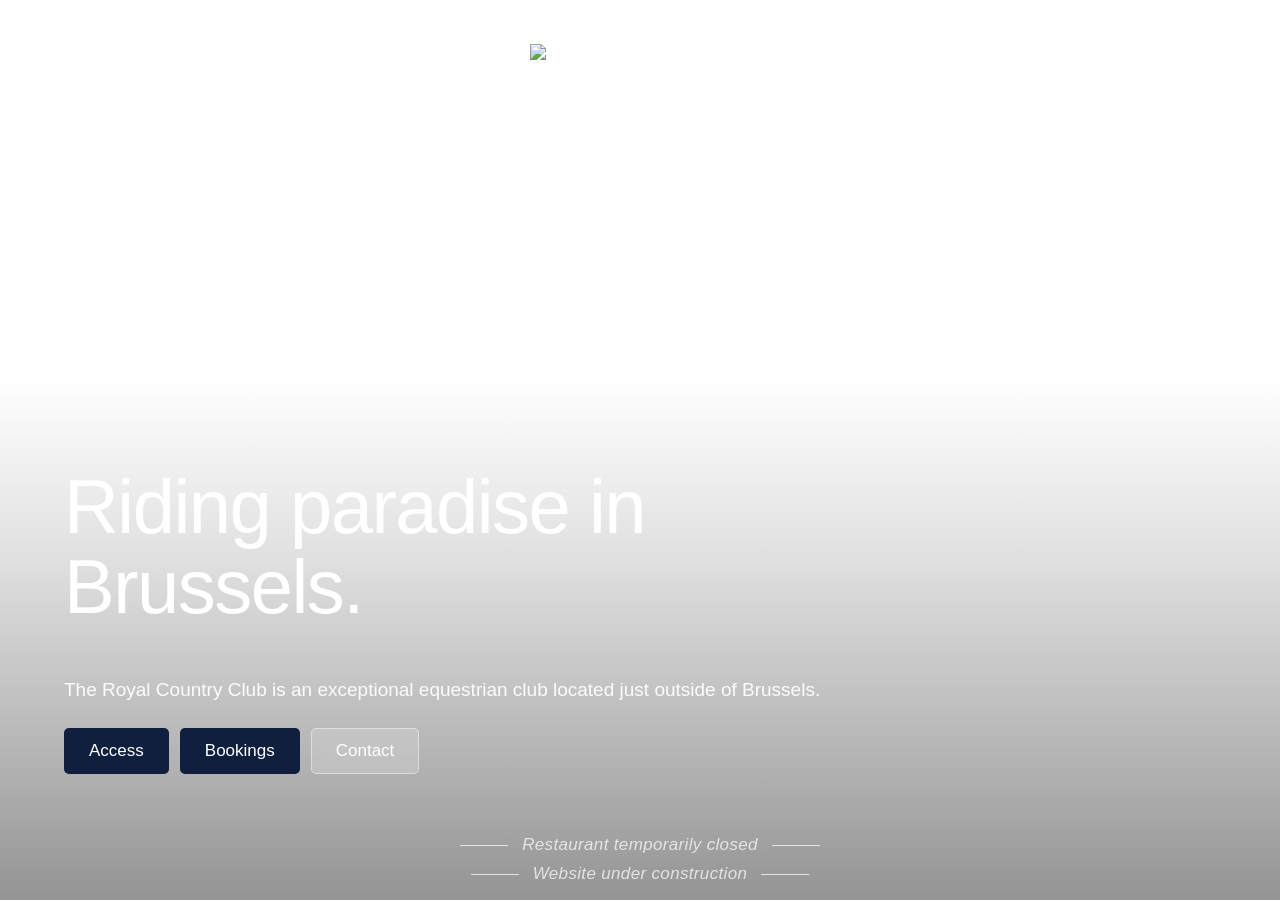
==== index.html @ 637230ac "Add link to bookings" ====
<!DOCTYPE html>
<html lang="en">
  <head>
    <meta charset="utf-8" />
    <meta name="viewport" content="width=device-width, initial-scale=1" />
    <title>Royal Country Riding Club | Equestrian Club in Brussels</title>
    <link rel="icon" href="favicon.png" type="image/png" />
    <link rel="stylesheet" href="styles.css?v=14" />
  </head>
  <body>
    <header class="hero">
      <div class="hero__overlay" aria-hidden="true"></div>
      <img
        class="hero__logo"
        src="logo_transparent.png"
        alt="Royal Country Riding Club"
        width="1284"
        height="816"
      />
      <div class="hero__inner">
        <h1 class="hero__title">
          Riding paradise in 
          Brussels.
        </h1>
        <div class="hero__aside">
          <p class="hero__lead">
            The Royal Country Club is an exceptional equestrian club located just
            outside of Brussels.
          </p>
          <div class="hero__actions">
            <a
              class="btn btn--primary"
              href="https://maps.app.goo.gl/N6uE9T91Db1KYwo18?g_st=iw"
              target="_blank"
              rel="noopener noreferrer"
              >Access</a>
            <a
              class="btn btn--primary"
              href="https://bookings.royalcountryclub.be"
              target="_blank"
              rel="noopener noreferrer"
              >Bookings</a>
            <a
              class="btn btn--secondary"
              href="mailto:info@royalcountryclub.be"
              >Contact</a>
          </div>
        </div>
      </div>
      <div class="hero__notices">
        <p class="hero__notice">Restaurant temporarily closed</p>
        <p class="hero__notice">Website under construction</p>
      </div>
    </header>
  </body>
</html>
---- styles.css ----
*,
*::before,
*::after {
  box-sizing: border-box;
}

html,
body {
  margin: 0;
  min-height: 100%;
}

body {
  color: #fff;
  background: #fff;
}

.hero {
  position: relative;
  container-type: inline-size;
  min-height: 100vh;
  min-height: 100dvh;
  display: flex;
  align-items: flex-end;
  padding: clamp(1.5rem, 4vw, 3rem) clamp(1.25rem, 5vw, 4rem)
    clamp(4rem, 14vh, 10rem);
  background-color: #fff;
  background-image: url("background.png");
  background-size: cover;
  background-position: center;
}

.hero__logo {
  position: absolute;
  top: clamp(1.25rem, 4vw, 2.75rem);
  left: 50%;
  z-index: 2;
  width: clamp(8.5rem, 22vw, 13.75rem);
  height: auto;
  display: block;
  transform: translateX(-50%);
  pointer-events: none;
}

.hero__overlay {
  position: absolute;
  inset: 0;
  z-index: 0;
  pointer-events: none;
  background: linear-gradient(
    to top,
    rgba(0, 0, 0, 0.42) 0%,
    rgba(0, 0, 0, 0.12) 38%,
    transparent 58%
  );
}

.hero__notices {
  position: absolute;
  bottom: clamp(0.65rem, 2vh, 1rem);
  left: 50%;
  z-index: 2;
  transform: translateX(-50%);
  display: flex;
  flex-direction: column;
  align-items: center;
  gap: clamp(0.35rem, 1vh, 0.625rem);
  max-width: calc(100% - 2rem);
  pointer-events: none;
}

.hero__notice {
  margin: 0;
  display: inline-flex;
  align-items: center;
  gap: clamp(0.4rem, 1.25cqi, 0.875rem);
  font-family: "Helvetica Neue", Helvetica, Arial, sans-serif;
  font-size: clamp(0.5rem, 0.38rem + 2.55cqi, 1.0625rem);
  font-weight: 400;
  font-style: italic;
  white-space: nowrap;
  letter-spacing: 0.02em;
  color: rgba(255, 255, 255, 0.72);
}

.hero__notice::before,
.hero__notice::after {
  content: "";
  flex: 0 0 auto;
  width: clamp(0.65rem, 4.5cqi, 3rem);
  height: 1px;
  background: currentColor;
}

.hero__inner {
  position: relative;
  z-index: 1;
  width: 100%;
  max-width: 1400px;
  margin: 0 auto;
  display: flex;
  flex-wrap: wrap;
  align-items: flex-end;
  justify-content: space-between;
  gap: clamp(1.5rem, 4vw, 3rem);
}

.hero__title {
  margin: 0 0 clamp(0.5rem, 1.5vh, 1.125rem) clamp(2rem, 10vw, 7rem);
  max-width: 14ch;
  font-family: "Helvetica Neue", Helvetica, Arial, sans-serif;
  font-weight: 500;
  font-size: clamp(2.5rem, 6.5vw, 4.75rem);
  line-height: 1.05;
  letter-spacing: -0.02em;
}

.hero__aside {
  display: flex;
  flex-direction: column;
  align-items: flex-start;
  gap: 1.5rem;
  max-width: min(100%, 420px);
  margin-left: auto;
  margin-right: 8rem;
}

.hero__lead {
  margin: 0;
  font-family: "Helvetica Neue", Helvetica, Arial, sans-serif;
  font-weight: 400;
  font-size: clamp(1.1rem, 2vw, 1.1875rem);
  line-height: 1.55;
  opacity: 0.95;
}

.hero__actions {
  display: flex;
  flex-wrap: wrap;
  gap: 0.6875rem;
}

.btn {
  display: inline-flex;
  align-items: center;
  justify-content: center;
  padding: 0.75rem 1.5rem;
  font-family: "Helvetica Neue", Helvetica, Arial, sans-serif;
  font-weight: 500;
  font-size: 1.0625rem;
  text-decoration: none;
  border-radius: 5px;
  border: 1px solid transparent;
  transition: transform 0.2s ease;
}

.btn:active {
  transform: scale(0.98);
}

.btn--primary {
  color: #fff;
  background-color: #0f1f3d;
}

.btn--secondary {
  color: #fff;
  background: rgba(255, 255, 255, 0.18);
  border-color: rgba(255, 255, 255, 0.45);
  -webkit-backdrop-filter: blur(12px);
  backdrop-filter: blur(12px);
}

@media (max-width: 768px) {
  .hero {
    padding-bottom: clamp(4rem, 18vh, 6rem);
    background-position: 62% center;
  }

  .hero__title {
    font-size: clamp(2.85rem, 9vw, 3.45rem);
  }

  .hero__lead {
    font-size: clamp(1.2rem, 4.5vw, 1.3rem);
  }

  .hero__logo {
    top: clamp(2.25rem, 8vw, 4.5rem);
    width: clamp(10.75rem, 58vw, 13.75rem);
  }
}

@media (max-width: 1400px) {
  .hero__inner {
    flex-direction: column;
    align-items: stretch;
  }

  .hero__title {
    margin-left: 0;
    margin-bottom: 0;
  }

  .hero__aside {
    margin-left: 0;
    margin-right: 0;
    max-width: none;
  }
}
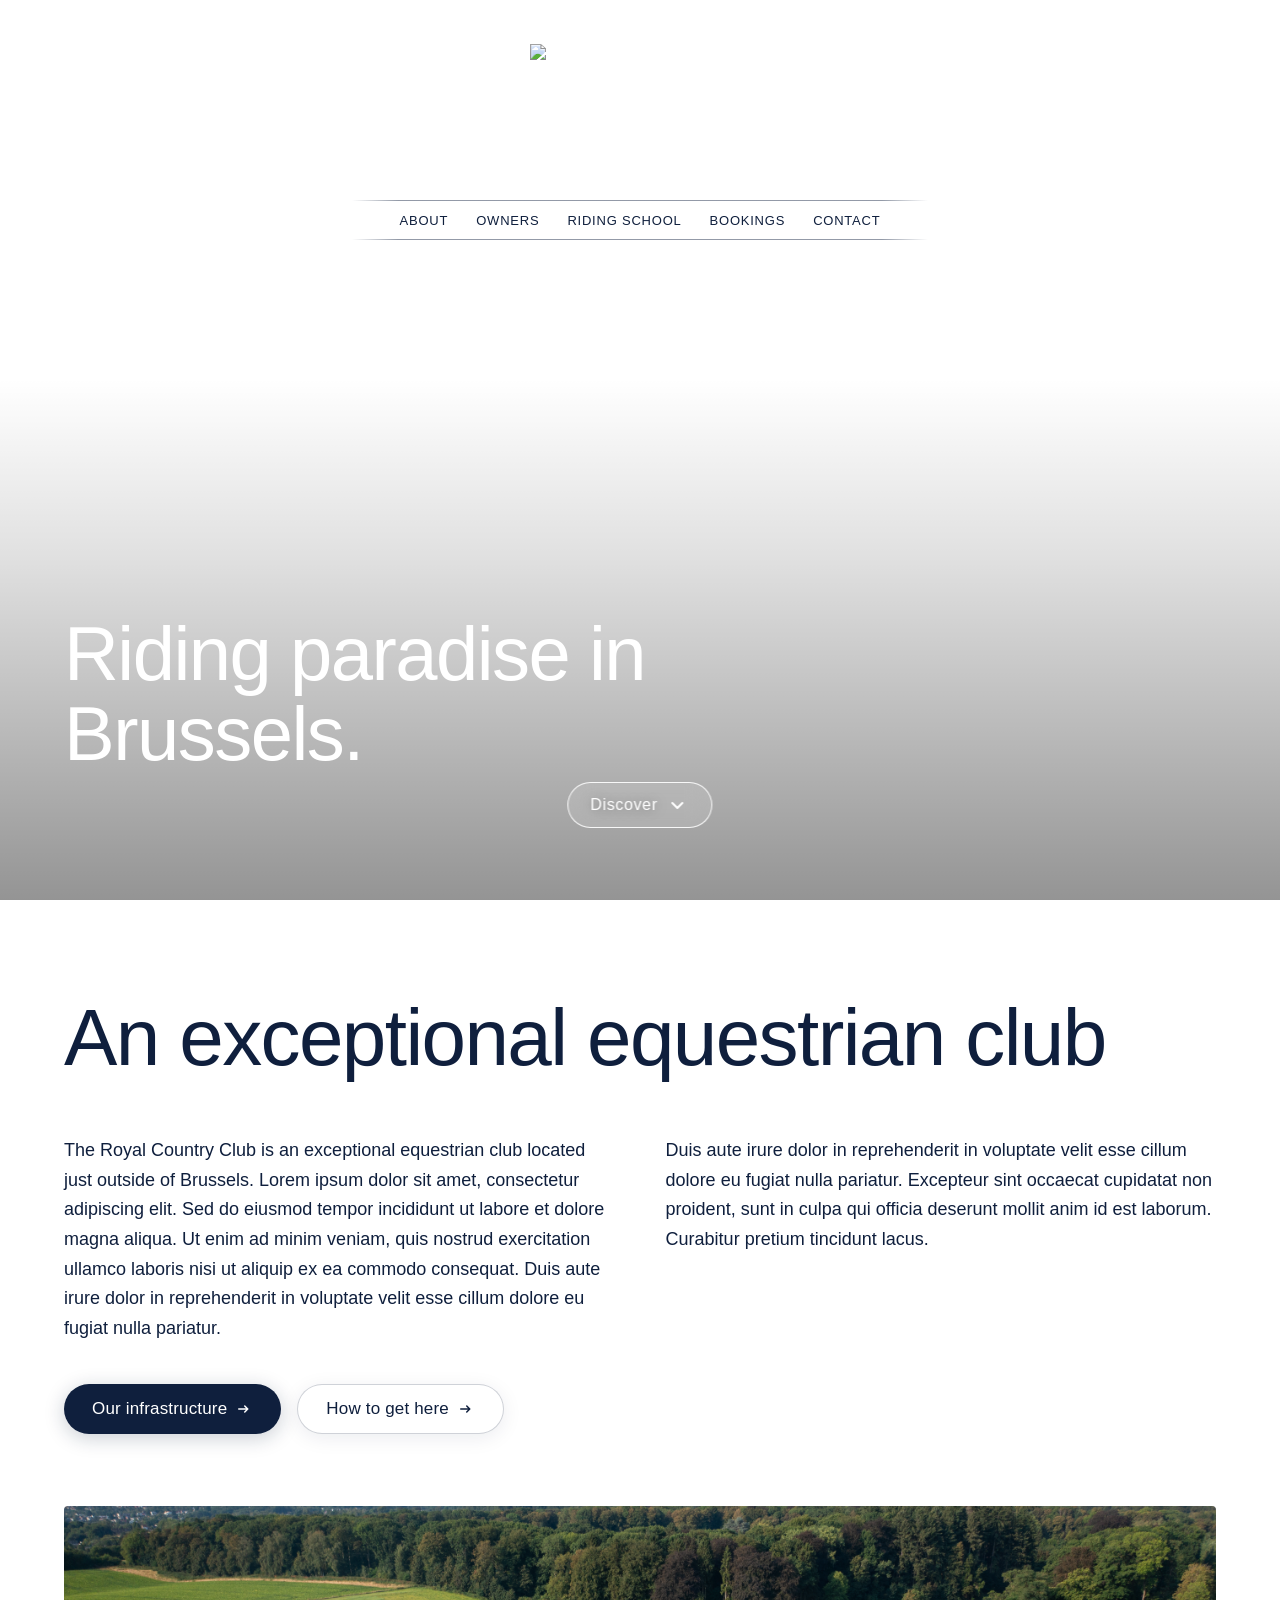
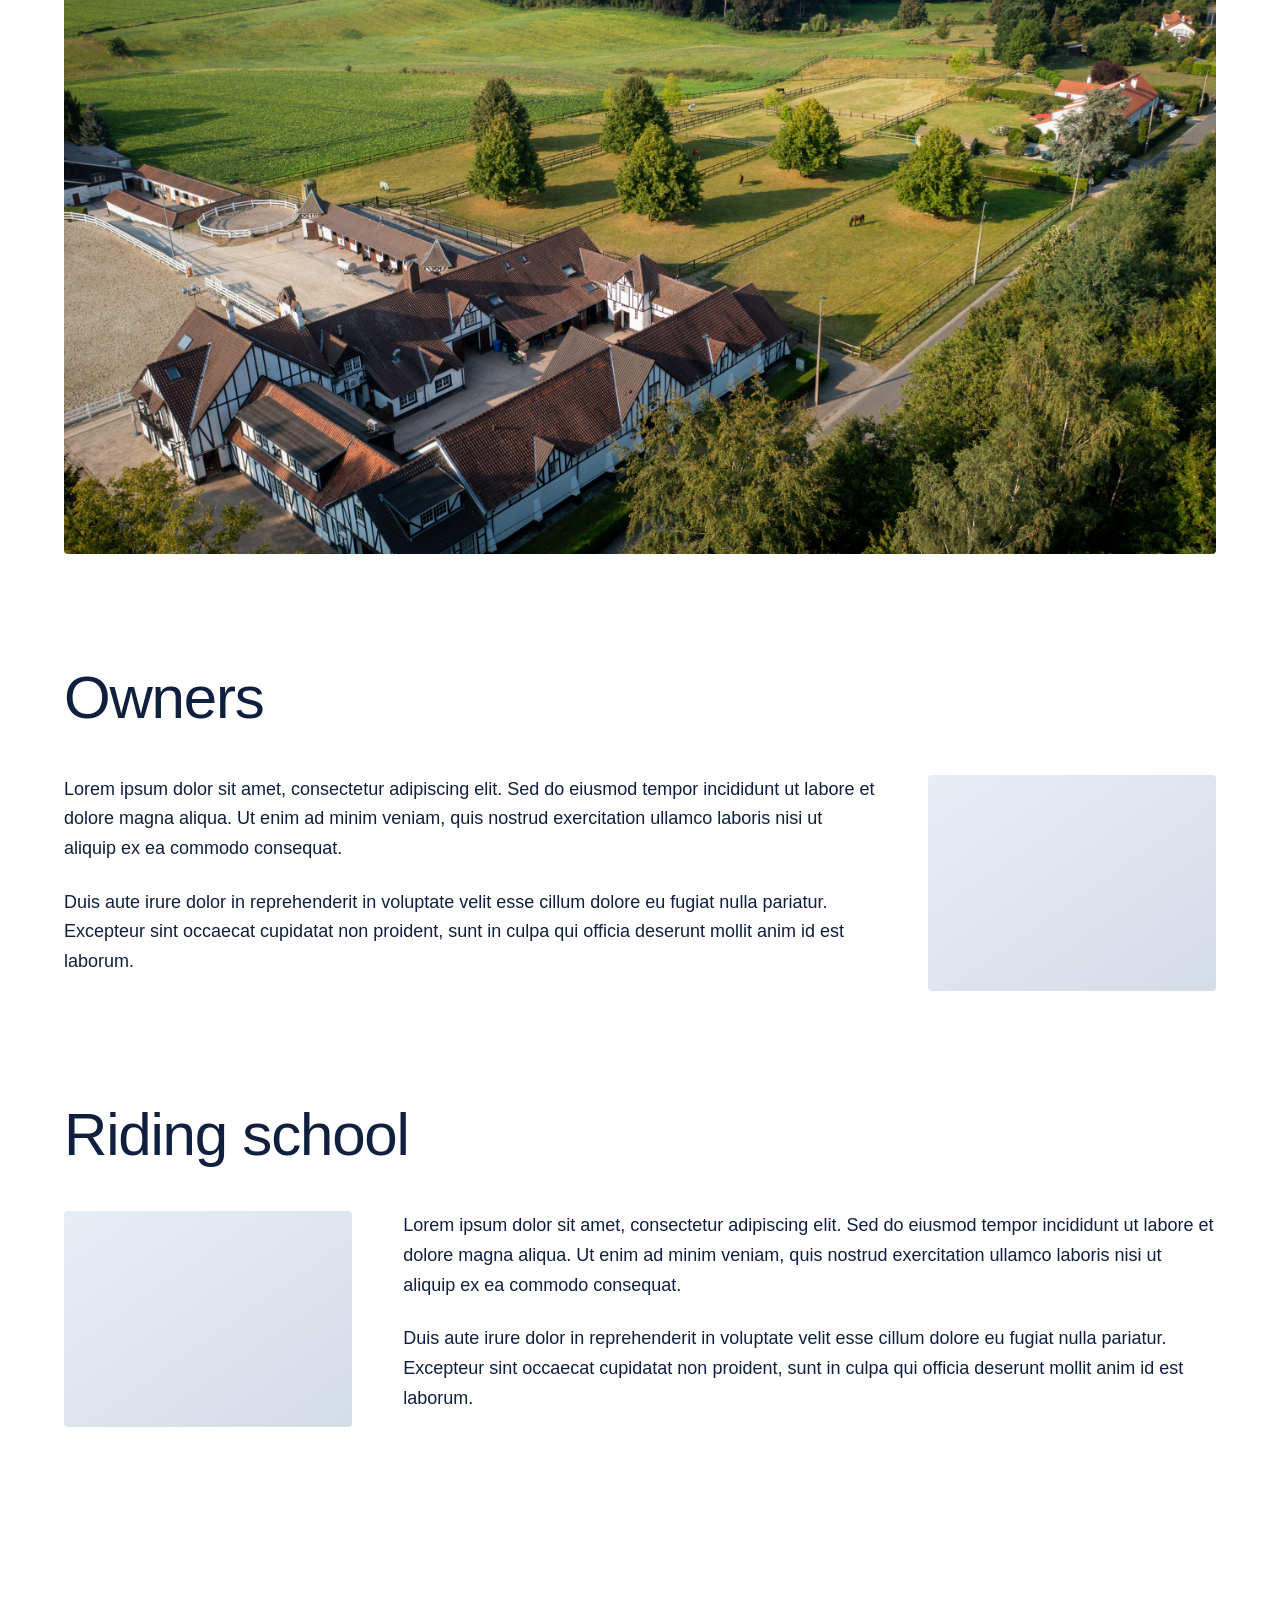
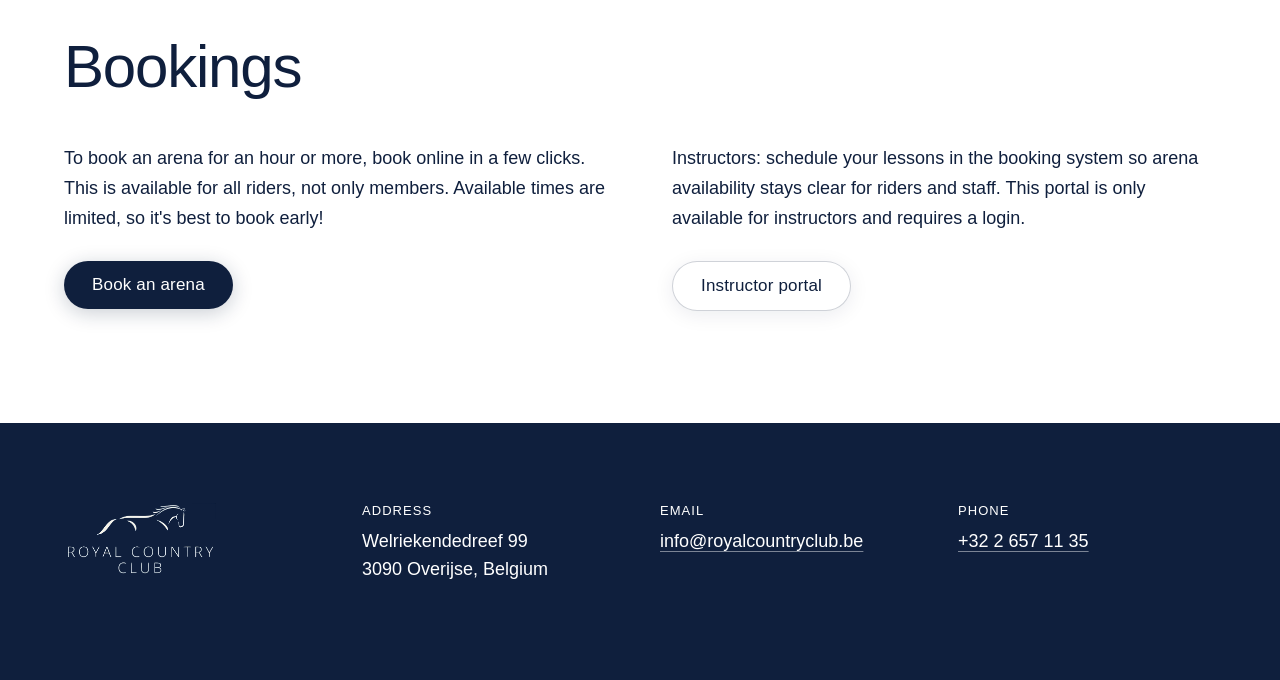
==== commit c407a767: "Work in progress" ====
--- a/index.html
+++ b/index.html
@@ -5,23 +5,37 @@
     <meta name="viewport" content="width=device-width, initial-scale=1" />
     <title>Royal Country Riding Club | Equestrian Club in Brussels</title>
     <link rel="icon" href="favicon.png" type="image/png" />
-    <link rel="stylesheet" href="styles.css?v=14" />
+    <link rel="stylesheet" href="styles.css?v=28" />
   </head>
   <body>
     <header class="hero">
       <div class="hero__overlay" aria-hidden="true"></div>
-      <img
-        class="hero__logo"
-        src="logo_transparent.png"
-        alt="Royal Country Riding Club"
-        width="1284"
-        height="816"
-      />
+      <div class="hero__brand">
+        <img
+          class="hero__logo"
+          src="logo_transparent.png"
+          alt="Royal Country Riding Club"
+          width="1284"
+          height="816"
+        />
+        <nav class="hero__nav" aria-label="Main">
+          <ul class="hero__nav-list">
+            <li><a href="#about">About</a></li>
+            <li><a href="#owners">Owners</a></li>
+            <li><a href="#riding-school">Riding school</a></li>
+            <li><a href="#bookings">Bookings</a></li>
+            <li>
+              <a href="#contact">Contact</a>
+            </li>
+          </ul>
+        </nav>
+      </div>
       <div class="hero__inner">
         <h1 class="hero__title">
           Riding paradise in 
           Brussels.
         </h1>
+        <!--
         <div class="hero__aside">
           <p class="hero__lead">
             The Royal Country Club is an exceptional equestrian club located just
@@ -34,23 +48,223 @@
               target="_blank"
               rel="noopener noreferrer"
               >Access</a>
-            <a
-              class="btn btn--primary"
-              href="https://bookings.royalcountryclub.be"
-              target="_blank"
-              rel="noopener noreferrer"
-              >Bookings</a>
-            <a
-              class="btn btn--secondary"
-              href="mailto:info@royalcountryclub.be"
-              >Contact</a>
-          </div>
-        </div>
+          </div>
+        </div>
+        -->
       </div>
-      <div class="hero__notices">
-        <p class="hero__notice">Restaurant temporarily closed</p>
-        <p class="hero__notice">Website under construction</p>
+      <a href="#about" class="hero__cta"
+        ><span class="hero__cta-label">Discover</span
+        ><span class="hero__cta-icon" aria-hidden="true"
+          ><svg
+            xmlns="http://www.w3.org/2000/svg"
+            viewBox="0 0 24 24"
+            fill="none"
+            aria-hidden="true"
+          >
+            <path
+              d="M7 10l5 5 5-5"
+              stroke="currentColor"
+              stroke-width="2"
+              stroke-linecap="round"
+              stroke-linejoin="round"
+            /></svg></span
+      ></a>
+    </header>
+    <main>
+      <section class="welcome" id="about">
+      <div class="welcome__inner">
+        <h2 class="welcome__title">An exceptional equestrian club</h2>
+        <div class="welcome__columns">
+          <p class="welcome__text">
+            The Royal Country Club is an exceptional equestrian club located just
+            outside of Brussels. Lorem ipsum dolor sit amet, consectetur
+            adipiscing elit. Sed do eiusmod tempor incididunt ut labore et dolore
+            magna aliqua. Ut enim ad minim veniam, quis nostrud exercitation
+            ullamco laboris nisi ut aliquip ex ea commodo consequat. Duis aute
+            irure dolor in reprehenderit in voluptate velit esse cillum dolore
+            eu fugiat nulla pariatur.
+          </p>
+          <p class="welcome__text">
+            Duis aute irure dolor in reprehenderit in voluptate velit esse
+            cillum dolore eu fugiat nulla pariatur. Excepteur sint occaecat
+            cupidatat non proident, sunt in culpa qui officia deserunt mollit
+            anim id est laborum. Curabitur pretium tincidunt lacus.
+          </p>
+        </div>
+        <div class="welcome__actions">
+          <a class="welcome__cta" href="#"
+            ><span class="welcome__cta-label">Our infrastructure</span
+            ><span class="welcome__cta-icon" aria-hidden="true"
+              ><svg
+                xmlns="http://www.w3.org/2000/svg"
+                viewBox="0 0 24 24"
+                fill="none"
+                aria-hidden="true"
+              >
+                <path
+                  d="M5 12h10M13 8l4 4-4 4"
+                  stroke="currentColor"
+                  stroke-width="2"
+                  stroke-linecap="round"
+                  stroke-linejoin="round"
+                /></svg></span
+            ></a>
+          <a
+            class="welcome__cta welcome__cta--outline"
+            href="https://maps.app.goo.gl/N6uE9T91Db1KYwo18?g_st=iw"
+            target="_blank"
+            rel="noopener noreferrer"
+            ><span class="welcome__cta-label">How to get here</span
+            ><span class="welcome__cta-icon" aria-hidden="true"
+              ><svg
+                xmlns="http://www.w3.org/2000/svg"
+                viewBox="0 0 24 24"
+                fill="none"
+                aria-hidden="true"
+              >
+                <path
+                  d="M5 12h10M13 8l4 4-4 4"
+                  stroke="currentColor"
+                  stroke-width="2"
+                  stroke-linecap="round"
+                  stroke-linejoin="round"
+                /></svg></span
+            ></a>
+        </div>
+        <img
+          class="welcome__photo"
+          src="photos/drone_ensemble.jpg"
+          alt="Aerial view of the Royal Country Riding Club facilities"
+          width="1920"
+          height="1080"
+        />
       </div>
-    </header>
+      </section>
+      <section class="content-section" id="owners">
+        <div class="content-section__inner">
+          <h2 class="content-section__title">Owners</h2>
+          <div class="content-section__split">
+            <div class="content-section__body">
+              <p class="content-section__text">
+                Lorem ipsum dolor sit amet, consectetur adipiscing elit. Sed do
+                eiusmod tempor incididunt ut labore et dolore magna aliqua. Ut
+                enim ad minim veniam, quis nostrud exercitation ullamco laboris
+                nisi ut aliquip ex ea commodo consequat.
+              </p>
+              <p class="content-section__text">
+                Duis aute irure dolor in reprehenderit in voluptate velit esse
+                cillum dolore eu fugiat nulla pariatur. Excepteur sint occaecat
+                cupidatat non proident, sunt in culpa qui officia deserunt mollit
+                anim id est laborum.
+              </p>
+            </div>
+            <div class="content-section__photo" aria-hidden="true"></div>
+          </div>
+        </div>
+      </section>
+      <section class="content-section" id="riding-school">
+        <div class="content-section__inner">
+          <h2 class="content-section__title">Riding school</h2>
+          <div class="content-section__split content-section__split--reverse">
+            <div class="content-section__photo" aria-hidden="true"></div>
+            <div class="content-section__body">
+              <p class="content-section__text">
+                Lorem ipsum dolor sit amet, consectetur adipiscing elit. Sed do
+                eiusmod tempor incididunt ut labore et dolore magna aliqua. Ut
+                enim ad minim veniam, quis nostrud exercitation ullamco laboris
+                nisi ut aliquip ex ea commodo consequat.
+              </p>
+              <p class="content-section__text">
+                Duis aute irure dolor in reprehenderit in voluptate velit esse
+                cillum dolore eu fugiat nulla pariatur. Excepteur sint occaecat
+                cupidatat non proident, sunt in culpa qui officia deserunt mollit
+                anim id est laborum.
+              </p>
+            </div>
+          </div>
+        </div>
+      </section>
+      <section class="bookings" id="bookings">
+        <div class="bookings__inner">
+          <h2 class="bookings__title">Bookings</h2>
+          <div class="bookings__columns">
+            <div class="bookings__column">
+              <p class="bookings__text">
+                To book an arena for an hour or more, book online in a few clicks. This is available for all riders, not only members. Available times are limited, so it's best to book early!
+              </p>
+              <a
+                class="bookings__cta"
+                href="https://bookings.royalcountryclub.be/arena.html"
+                target="_blank"
+                rel="noopener noreferrer"
+                >Book an arena</a>
+            </div>
+            <div class="bookings__column">
+              <p class="bookings__text">
+                Instructors: schedule your lessons in the booking system so
+                arena availability stays clear for riders and staff. This portal is only available for instructors and requires a login.
+              </p>
+              <a
+                class="bookings__cta bookings__cta--outline"
+                href="https://bookings.royalcountryclub.be/lessons.html"
+                target="_blank"
+                rel="noopener noreferrer"
+                >Instructor portal</a>
+            </div>
+          </div>
+        </div>
+      </section>
+      <section class="contact" id="contact">
+        <div class="contact__inner">
+          <div class="contact__grid">
+            <div class="contact__item contact__item--brand">
+              <img
+                class="contact__logo"
+                src="logo_transparent_white.png"
+                alt="Royal Country Riding Club"
+                width="1284"
+                height="816"
+              />
+            </div>
+            <div class="contact__item">
+              <h3 class="contact__label">Address</h3>
+              <p class="contact__value">
+                Welriekendedreef 99<br />
+                3090 Overijse, Belgium
+              </p>
+            </div>
+            <div class="contact__item">
+              <h3 class="contact__label">Email</h3>
+              <p class="contact__value">
+                <a href="mailto:info@royalcountryclub.be"
+                  >info@royalcountryclub.be</a>
+              </p>
+            </div>
+            <div class="contact__item">
+              <h3 class="contact__label">Phone</h3>
+              <p class="contact__value">
+                <a href="tel:+3226571135">+32 2 657 11 35</a>
+              </p>
+            </div>
+          </div>
+        </div>
+      </section>
+    </main>
+    <script>
+      document.querySelectorAll('a[href^="#"]').forEach((link) => {
+        link.addEventListener("click", (event) => {
+          const id = link.getAttribute("href");
+          if (!id || id === "#") return;
+          const target = document.querySelector(id);
+          if (!target) return;
+          event.preventDefault();
+          const smooth = !window.matchMedia(
+            "(prefers-reduced-motion: reduce)"
+          ).matches;
+          target.scrollIntoView({ behavior: smooth ? "smooth" : "auto" });
+          history.pushState(null, "", id);
+        });
+      });
+    </script>
   </body>
 </html>
--- a/styles.css
+++ b/styles.css
@@ -2,6 +2,12 @@
 *::before,
 *::after {
   box-sizing: border-box;
+}
+
+@media (prefers-reduced-motion: no-preference) {
+  html {
+    scroll-behavior: smooth;
+  }
 }
 
 html,
@@ -30,16 +36,73 @@
   background-position: center;
 }
 
-.hero__logo {
+.hero__brand {
   position: absolute;
   top: clamp(1.25rem, 4vw, 2.75rem);
   left: 50%;
   z-index: 2;
+  display: flex;
+  flex-direction: column;
+  align-items: center;
+  gap: clamp(0.65rem, 1.75vw, 1rem);
+  max-width: calc(100% - 2rem);
+  transform: translateX(-50%);
+}
+
+.hero__logo {
   width: clamp(8.5rem, 22vw, 13.75rem);
   height: auto;
   display: block;
-  transform: translateX(-50%);
   pointer-events: none;
+}
+
+.hero__nav {
+  display: flex;
+  flex-direction: column;
+  align-items: stretch;
+  gap: clamp(0.45rem, 1.25vw, 0.625rem);
+  width: max-content;
+  max-width: 100%;
+}
+
+.hero__nav::before,
+.hero__nav::after {
+  content: "";
+  align-self: center;
+  width: min(36rem, calc(100vw - 2.5rem));
+  height: 1px;
+  background: linear-gradient(
+    to right,
+    transparent 0%,
+    rgba(15, 31, 61, 0.45) 8%,
+    rgba(15, 31, 61, 0.45) 92%,
+    transparent 100%
+  );
+}
+
+.hero__nav-list {
+  margin: 0;
+  padding: 0;
+  list-style: none;
+  display: flex;
+  flex-wrap: wrap;
+  justify-content: center;
+  gap: clamp(0.75rem, 2.5vw, 1.75rem);
+}
+
+.hero__nav-list a {
+  font-family: "Helvetica Neue", Helvetica, Arial, sans-serif;
+  font-size: clamp(0.6875rem, 0.62rem + 0.35vw, 0.8125rem);
+  font-weight: 400;
+  letter-spacing: 0.06em;
+  text-transform: uppercase;
+  text-decoration: none;
+  color: #0f1f3d;
+  transition: opacity 0.2s ease;
+}
+
+.hero__nav-list a:hover {
+  opacity: 0.72;
 }
 
 .hero__overlay {
@@ -55,41 +118,45 @@
   );
 }
 
-.hero__notices {
+.hero__cta {
   position: absolute;
-  bottom: clamp(0.65rem, 2vh, 1rem);
+  z-index: 2;
   left: 50%;
-  z-index: 2;
+  bottom: clamp(2rem, 8vh, 4.5rem);
   transform: translateX(-50%);
-  display: flex;
-  flex-direction: column;
-  align-items: center;
-  gap: clamp(0.35rem, 1vh, 0.625rem);
-  max-width: calc(100% - 2rem);
-  pointer-events: none;
-}
-
-.hero__notice {
-  margin: 0;
   display: inline-flex;
   align-items: center;
-  gap: clamp(0.4rem, 1.25cqi, 0.875rem);
-  font-family: "Helvetica Neue", Helvetica, Arial, sans-serif;
-  font-size: clamp(0.5rem, 0.38rem + 2.55cqi, 1.0625rem);
-  font-weight: 400;
-  font-style: italic;
-  white-space: nowrap;
-  letter-spacing: 0.02em;
-  color: rgba(255, 255, 255, 0.72);
-}
-
-.hero__notice::before,
-.hero__notice::after {
-  content: "";
-  flex: 0 0 auto;
-  width: clamp(0.65rem, 4.5cqi, 3rem);
-  height: 1px;
-  background: currentColor;
+  gap: 0.5rem;
+  padding: 0.625rem 1.375rem;
+  font-family: "Helvetica Neue", Helvetica, Arial, sans-serif;
+  font-weight: 500;
+  font-size: clamp(0.9375rem, 1.4vw, 1rem);
+  letter-spacing: 0.04em;
+  text-decoration: none;
+  color: #fff;
+  background-color: rgba(255, 255, 255, 0.12);
+  border: 1px solid rgba(255, 255, 255, 0.9);
+  -webkit-backdrop-filter: blur(12px);
+  backdrop-filter: blur(12px);
+  border-radius: 999px;
+  box-shadow: none;
+  text-shadow: 0 1px 12px rgba(0, 0, 0, 0.35);
+}
+
+.hero__cta-label {
+  line-height: 1;
+}
+
+.hero__cta-icon {
+  display: flex;
+  align-items: center;
+  flex-shrink: 0;
+}
+
+.hero__cta-icon svg {
+  display: block;
+  width: 1.5rem;
+  height: 1.5rem;
 }
 
 .hero__inner {
@@ -185,9 +252,19 @@
     font-size: clamp(1.2rem, 4.5vw, 1.3rem);
   }
 
+  .hero__brand {
+    top: clamp(2.25rem, 8vw, 4.5rem);
+  }
+
   .hero__logo {
-    top: clamp(2.25rem, 8vw, 4.5rem);
     width: clamp(10.75rem, 58vw, 13.75rem);
+  }
+
+  .hero__nav-list {
+    flex-direction: column;
+    align-items: center;
+    flex-wrap: nowrap;
+    gap: clamp(0.5rem, 2vh, 0.75rem);
   }
 }
 
@@ -208,3 +285,292 @@
     max-width: none;
   }
 }
+
+.welcome {
+  color: #0f1f3d;
+  background: #fff;
+}
+
+.welcome__inner {
+  width: 100%;
+  max-width: 1400px;
+  margin: 0 auto;
+  padding: clamp(3rem, 8vw, 6rem) clamp(1.25rem, 5vw, 4rem)
+    clamp(3.5rem, 9vw, 7rem);
+}
+
+.welcome__title {
+  margin: 0 0 clamp(2rem, 5vw, 3.5rem);
+  font-family: "Helvetica Neue", Helvetica, Arial, sans-serif;
+  font-weight: 500;
+  font-size: clamp(2.75rem, 7vw, 5rem);
+  line-height: 1.05;
+  letter-spacing: -0.02em;
+}
+
+.welcome__columns {
+  display: grid;
+  grid-template-columns: repeat(2, minmax(0, 1fr));
+  gap: clamp(1.5rem, 4vw, 3.5rem);
+  margin-bottom: clamp(1.75rem, 4vw, 2.5rem);
+}
+
+.welcome__actions {
+  display: flex;
+  flex-wrap: wrap;
+  gap: clamp(0.75rem, 2vw, 1rem);
+  margin-bottom: clamp(2.5rem, 6vw, 4.5rem);
+}
+
+.welcome__cta {
+  display: inline-flex;
+  align-items: center;
+  gap: 0.5rem;
+  padding: 0.875rem 1.75rem;
+  font-family: "Helvetica Neue", Helvetica, Arial, sans-serif;
+  font-weight: 500;
+  font-size: clamp(1rem, 1.5vw, 1.0625rem);
+  letter-spacing: 0.01em;
+  text-decoration: none;
+  color: #fff;
+  background-color: #0f1f3d;
+  border-radius: 999px;
+  box-shadow: 0 4px 20px rgba(15, 31, 61, 0.22);
+}
+
+.welcome__cta-icon {
+  display: flex;
+  align-items: center;
+  flex-shrink: 0;
+}
+
+.welcome__cta-icon svg {
+  width: 1.125rem;
+  height: 1.125rem;
+}
+
+.welcome__cta--outline {
+  color: #0f1f3d;
+  background-color: #fff;
+  border: 1px solid rgba(15, 31, 61, 0.2);
+  box-shadow: 0 4px 20px rgba(15, 31, 61, 0.08);
+}
+
+.welcome__text {
+  margin: 0;
+  font-family: "Helvetica Neue", Helvetica, Arial, sans-serif;
+  font-weight: 400;
+  font-size: clamp(1rem, 1.6vw, 1.125rem);
+  line-height: 1.65;
+}
+
+.welcome__photo {
+  display: block;
+  width: 100%;
+  height: auto;
+  aspect-ratio: 16 / 9;
+  object-fit: cover;
+  border-radius: 4px;
+}
+
+@media (max-width: 768px) {
+  .welcome__columns {
+    grid-template-columns: 1fr;
+  }
+}
+
+.content-section {
+  color: #0f1f3d;
+  background: #fff;
+}
+
+.content-section__inner {
+  width: 100%;
+  max-width: 1400px;
+  margin: 0 auto;
+  padding: 0 clamp(1.25rem, 5vw, 4rem) clamp(3.5rem, 9vw, 7rem);
+}
+
+.content-section__title {
+  margin: 0 0 clamp(1.75rem, 4vw, 2.75rem);
+  font-family: "Helvetica Neue", Helvetica, Arial, sans-serif;
+  font-weight: 500;
+  font-size: clamp(2.25rem, 5.5vw, 3.75rem);
+  line-height: 1.08;
+  letter-spacing: -0.02em;
+}
+
+.content-section__split {
+  display: grid;
+  grid-template-columns: minmax(0, 1fr) clamp(11rem, 26vw, 18rem);
+  gap: clamp(1.75rem, 4vw, 3.5rem);
+  align-items: start;
+}
+
+.content-section__split--reverse {
+  grid-template-columns: clamp(11rem, 26vw, 18rem) minmax(0, 1fr);
+}
+
+.content-section__body {
+  display: flex;
+  flex-direction: column;
+  gap: clamp(1rem, 2.5vw, 1.5rem);
+}
+
+.content-section__text {
+  margin: 0;
+  font-family: "Helvetica Neue", Helvetica, Arial, sans-serif;
+  font-weight: 400;
+  font-size: clamp(1rem, 1.6vw, 1.125rem);
+  line-height: 1.65;
+}
+
+.content-section__photo {
+  width: 100%;
+  aspect-ratio: 4 / 3;
+  border-radius: 4px;
+  background: linear-gradient(145deg, #e8edf4 0%, #d4dce8 100%);
+}
+
+@media (max-width: 768px) {
+  .content-section__split,
+  .content-section__split--reverse {
+    grid-template-columns: 1fr;
+  }
+}
+
+.bookings {
+  color: #0f1f3d;
+  background: #fff;
+}
+
+.bookings__inner {
+  width: 100%;
+  max-width: 1400px;
+  margin: 0 auto;
+  padding: clamp(3rem, 8vw, 6rem) clamp(1.25rem, 5vw, 4rem)
+    clamp(3.5rem, 9vw, 7rem);
+}
+
+.bookings__title {
+  margin: 0 0 clamp(1.75rem, 4vw, 2.75rem);
+  font-family: "Helvetica Neue", Helvetica, Arial, sans-serif;
+  font-weight: 500;
+  font-size: clamp(2.25rem, 5.5vw, 3.75rem);
+  line-height: 1.08;
+  letter-spacing: -0.02em;
+}
+
+.bookings__columns {
+  display: grid;
+  grid-template-columns: repeat(2, minmax(0, 1fr));
+  gap: clamp(2rem, 5vw, 4rem);
+  align-items: start;
+}
+
+.bookings__column {
+  display: flex;
+  flex-direction: column;
+  align-items: flex-start;
+  gap: clamp(1.25rem, 3vw, 1.75rem);
+}
+
+.bookings__text {
+  margin: 0;
+  font-family: "Helvetica Neue", Helvetica, Arial, sans-serif;
+  font-weight: 400;
+  font-size: clamp(1rem, 1.6vw, 1.125rem);
+  line-height: 1.65;
+}
+
+.bookings__cta {
+  display: inline-flex;
+  align-items: center;
+  justify-content: center;
+  padding: 0.875rem 1.75rem;
+  font-family: "Helvetica Neue", Helvetica, Arial, sans-serif;
+  font-weight: 500;
+  font-size: clamp(1rem, 1.5vw, 1.0625rem);
+  letter-spacing: 0.01em;
+  text-decoration: none;
+  color: #fff;
+  background-color: #0f1f3d;
+  border-radius: 999px;
+  box-shadow: 0 4px 20px rgba(15, 31, 61, 0.22);
+}
+
+.bookings__cta--outline {
+  color: #0f1f3d;
+  background-color: #fff;
+  border: 1px solid rgba(15, 31, 61, 0.2);
+  box-shadow: 0 4px 20px rgba(15, 31, 61, 0.08);
+}
+
+@media (max-width: 768px) {
+  .bookings__columns {
+    grid-template-columns: 1fr;
+  }
+}
+
+.contact {
+  color: #fff;
+  background: #0f1f3d;
+  border-top: none;
+}
+
+.contact__inner {
+  width: 100%;
+  max-width: 1400px;
+  margin: 0 auto;
+  padding: clamp(3rem, 8vw, 5rem) clamp(1.25rem, 5vw, 4rem)
+    clamp(3.5rem, 9vw, 6rem);
+}
+
+.contact__grid {
+  display: grid;
+  grid-template-columns: repeat(4, minmax(0, 1fr));
+  gap: clamp(1.5rem, 4vw, 2.5rem);
+  align-items: start;
+}
+
+.contact__item--brand {
+  display: flex;
+  align-items: flex-start;
+  justify-content: flex-start;
+}
+
+.contact__logo {
+  width: min(100%, clamp(6.5rem, 12vw, 9.5rem));
+  height: auto;
+  display: block;
+}
+
+.contact__label {
+  margin: 0 0 0.625rem;
+  font-family: "Helvetica Neue", Helvetica, Arial, sans-serif;
+  font-weight: 500;
+  font-size: clamp(0.6875rem, 0.62rem + 0.35vw, 0.8125rem);
+  letter-spacing: 0.08em;
+  text-transform: uppercase;
+}
+
+.contact__value {
+  margin: 0;
+  font-family: "Helvetica Neue", Helvetica, Arial, sans-serif;
+  font-weight: 400;
+  font-size: clamp(1rem, 1.6vw, 1.125rem);
+  line-height: 1.55;
+}
+
+.contact__value a {
+  color: inherit;
+  text-decoration: underline;
+  text-decoration-color: rgba(255, 255, 255, 0.45);
+  text-underline-offset: 0.2em;
+}
+
+@media (max-width: 900px) {
+  .contact__grid {
+    grid-template-columns: 1fr;
+  }
+}
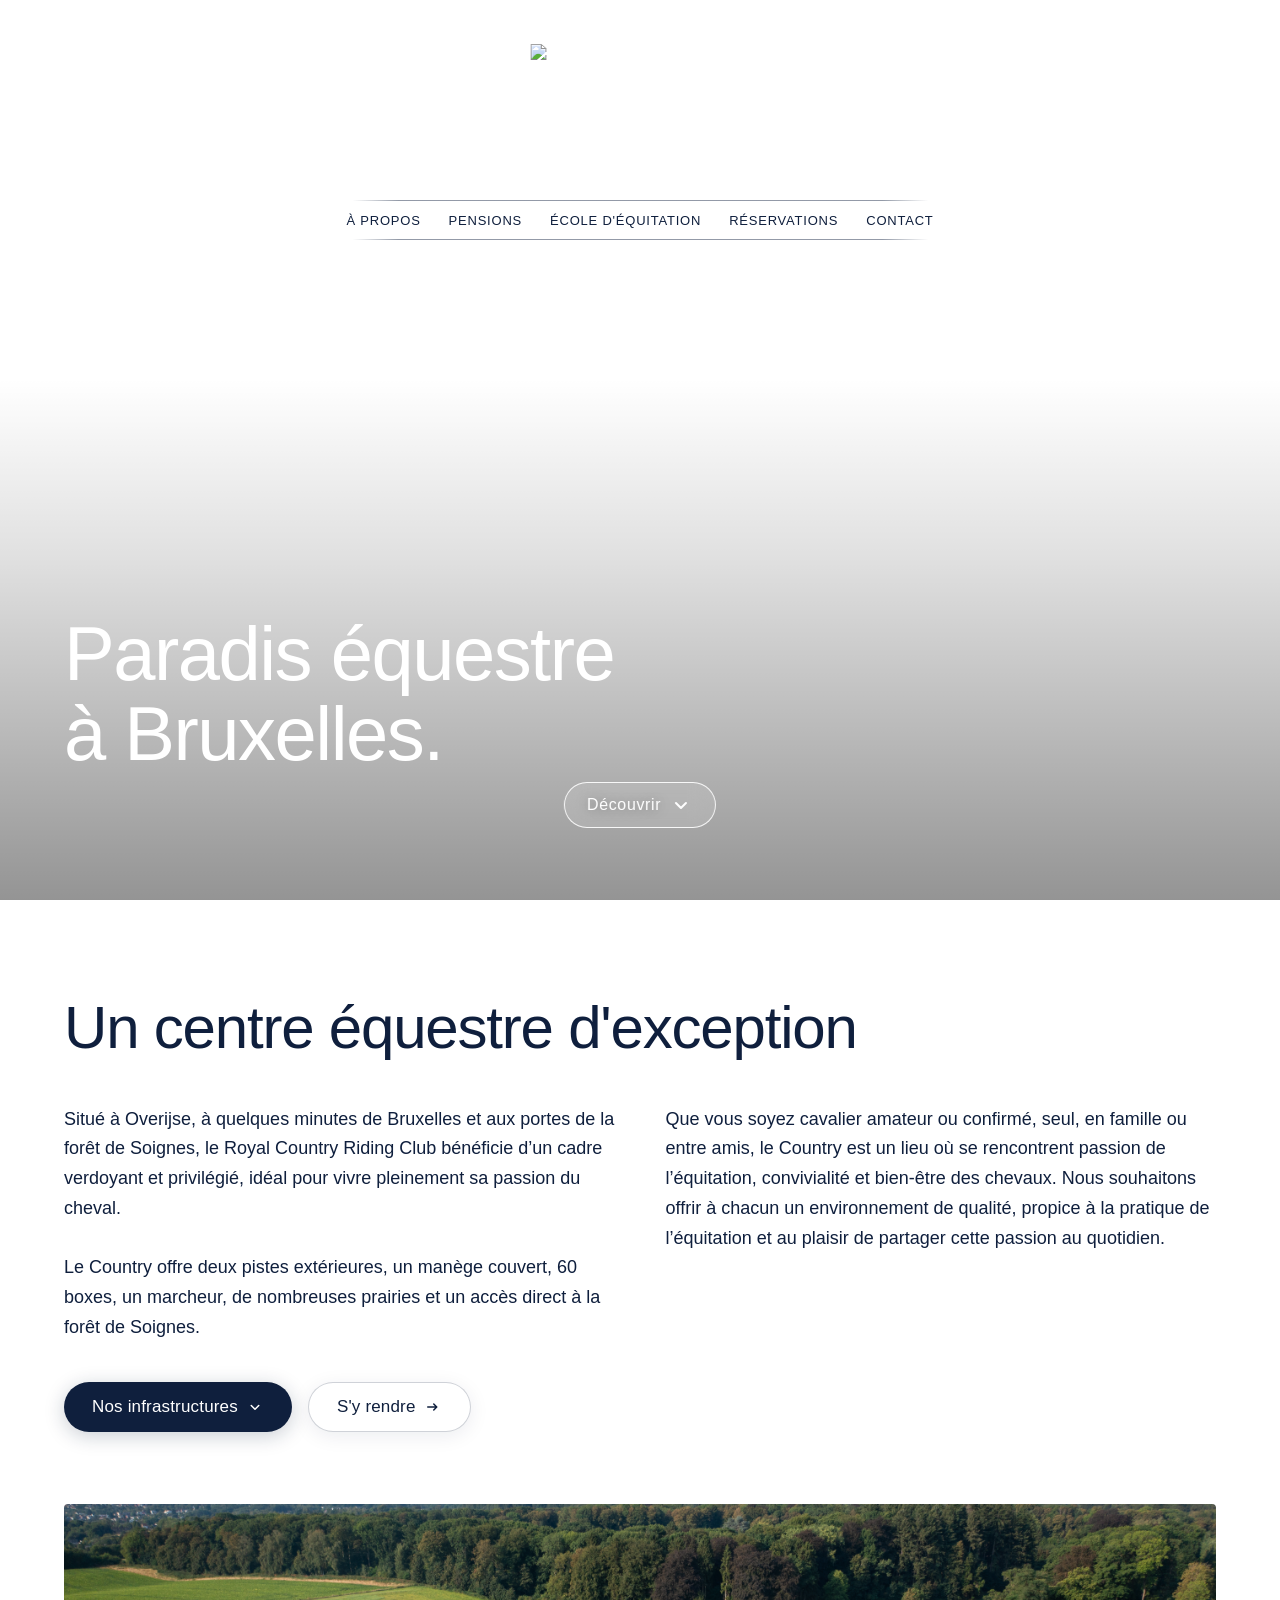
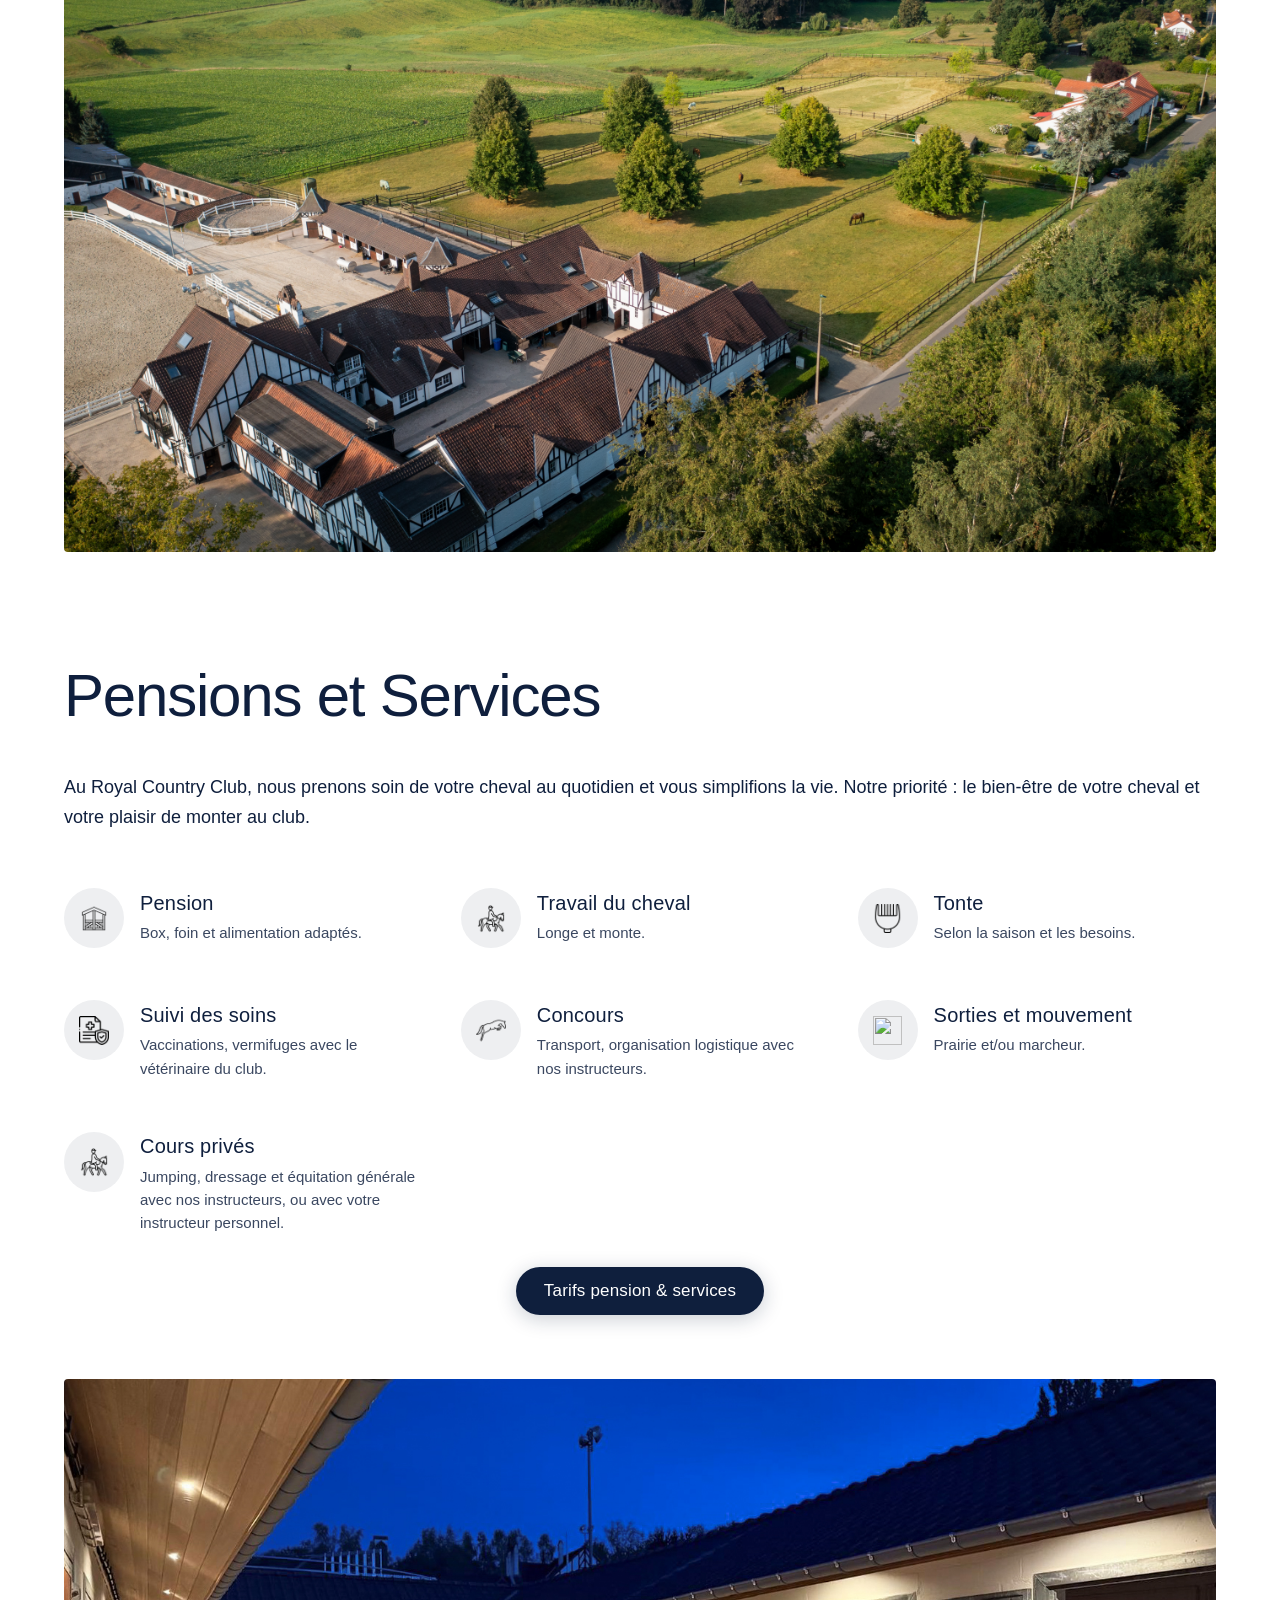
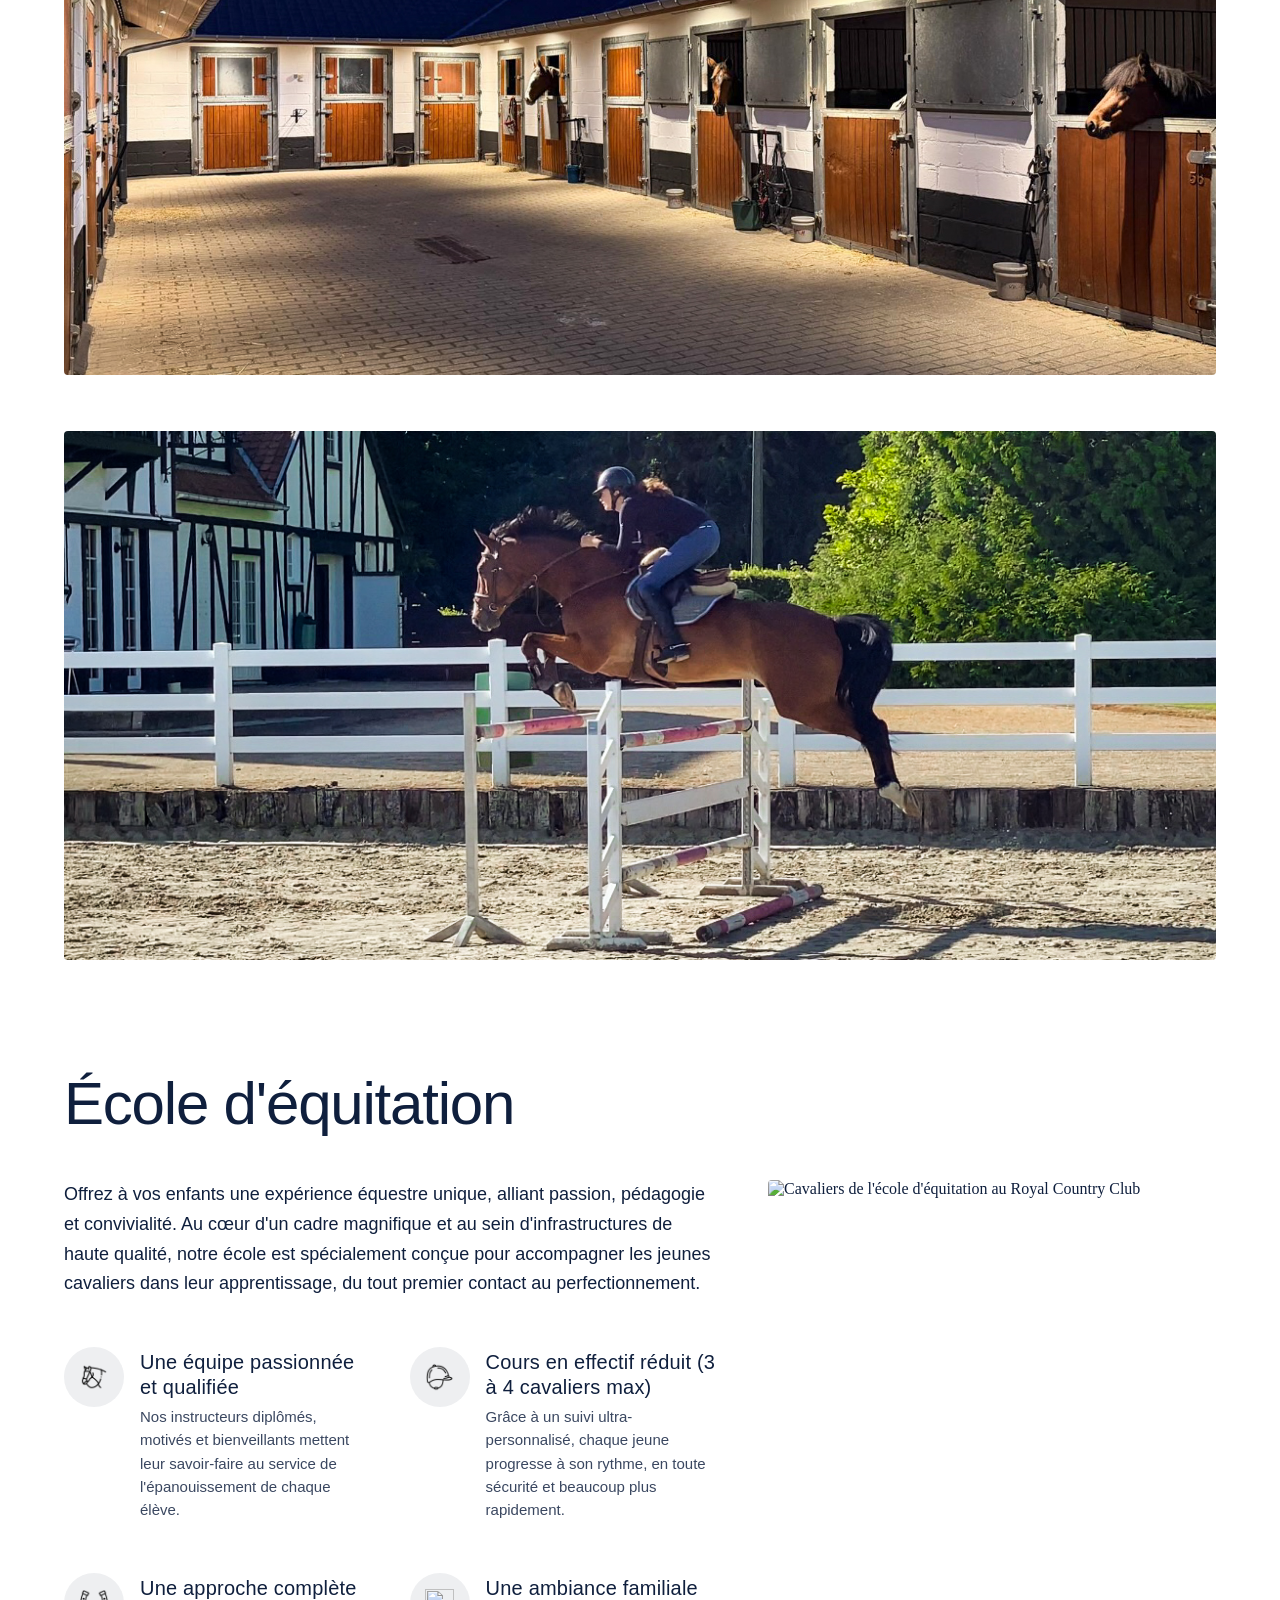
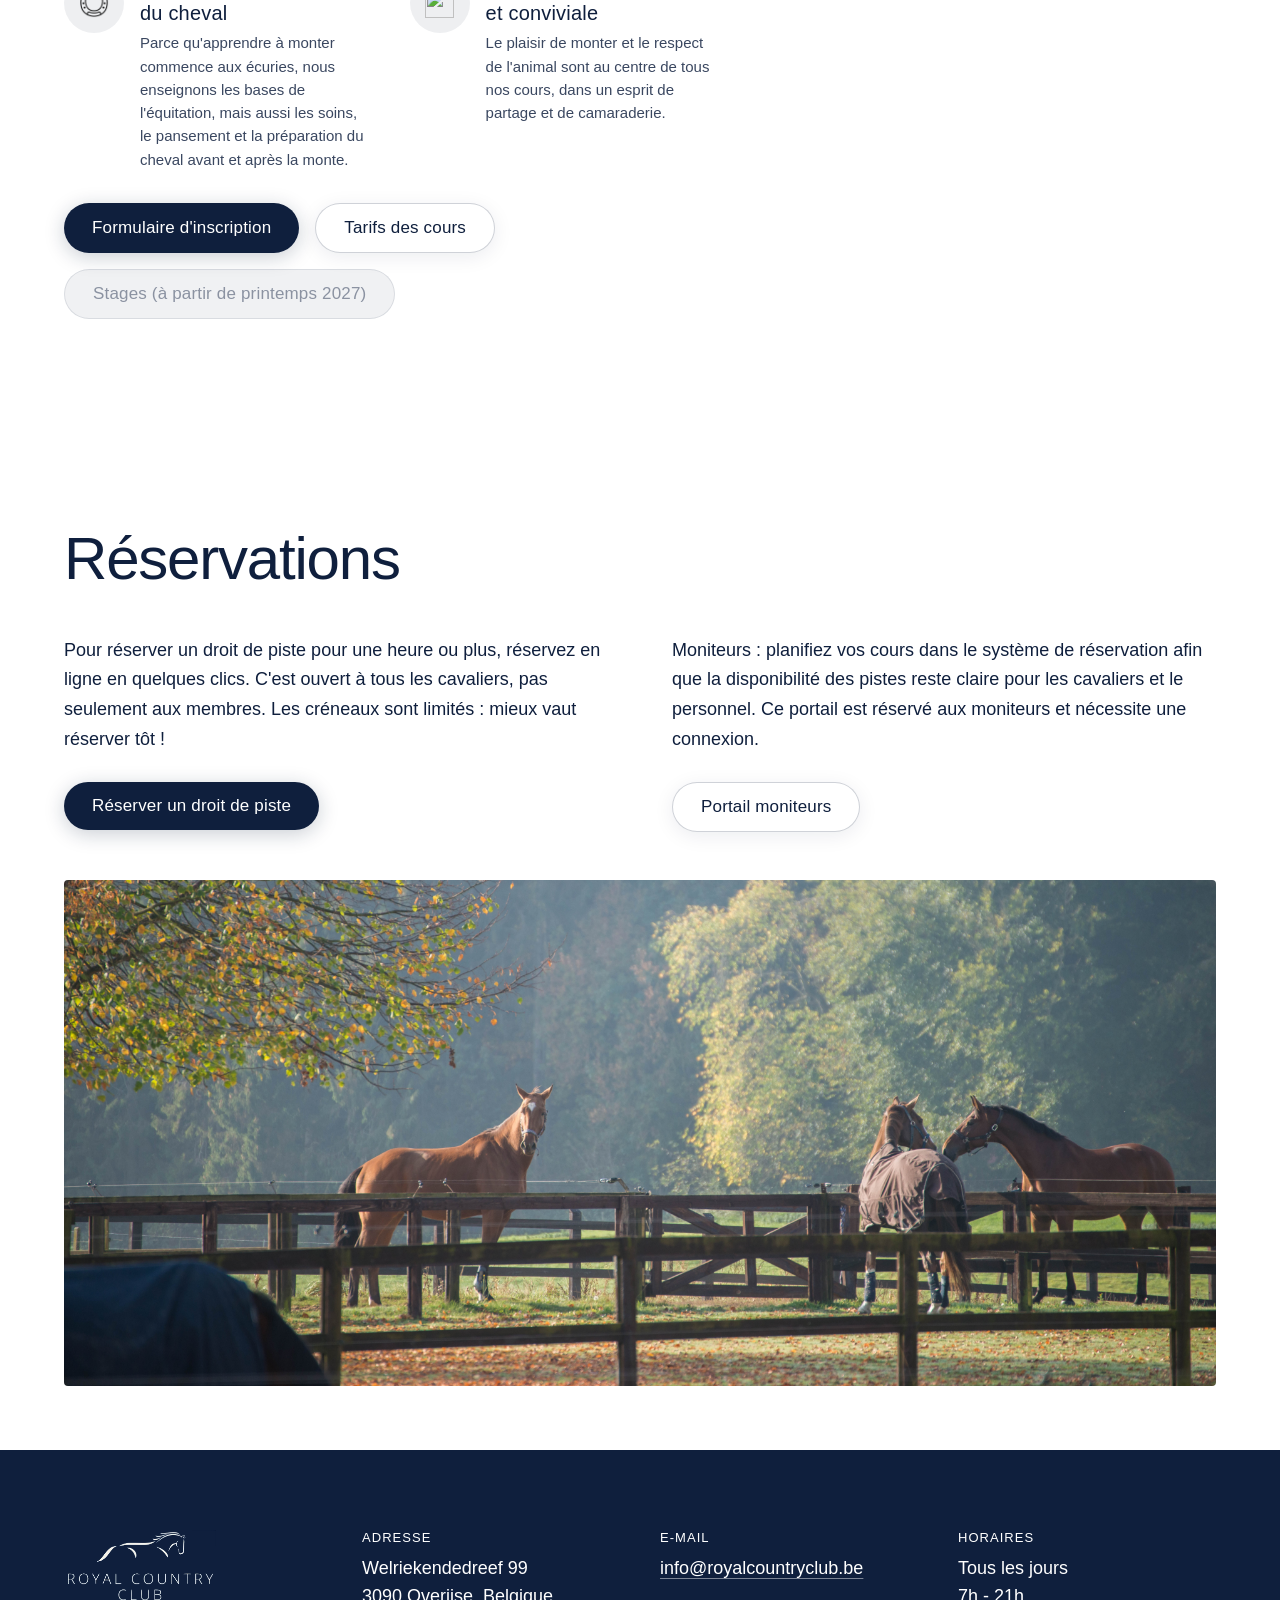
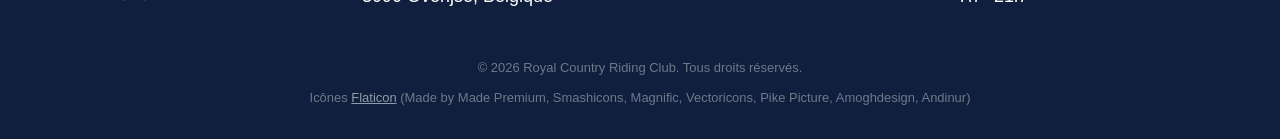
==== commit 5dfa8694: "ready to go FR" ====
--- a/index.html
+++ b/index.html
@@ -1,11 +1,11 @@
 <!DOCTYPE html>
-<html lang="en">
+<html lang="fr">
   <head>
     <meta charset="utf-8" />
     <meta name="viewport" content="width=device-width, initial-scale=1" />
-    <title>Royal Country Riding Club | Equestrian Club in Brussels</title>
+    <title>Royal Country Riding Club | Club équestre à Bruxelles</title>
     <link rel="icon" href="favicon.png" type="image/png" />
-    <link rel="stylesheet" href="styles.css?v=28" />
+    <link rel="stylesheet" href="styles.css?v=72" />
   </head>
   <body>
     <header class="hero">
@@ -18,12 +18,12 @@
           width="1284"
           height="816"
         />
-        <nav class="hero__nav" aria-label="Main">
+        <nav class="hero__nav" aria-label="Navigation principale">
           <ul class="hero__nav-list">
-            <li><a href="#about">About</a></li>
-            <li><a href="#owners">Owners</a></li>
-            <li><a href="#riding-school">Riding school</a></li>
-            <li><a href="#bookings">Bookings</a></li>
+            <li><a href="#about">À propos</a></li>
+            <li><a href="#pensions">Pensions</a></li>
+            <li><a href="#riding-school">École d'équitation</a></li>
+            <li><a href="#bookings">Réservations</a></li>
             <li>
               <a href="#contact">Contact</a>
             </li>
@@ -32,14 +32,14 @@
       </div>
       <div class="hero__inner">
         <h1 class="hero__title">
-          Riding paradise in 
-          Brussels.
+          Paradis équestre à 
+          Bruxelles.
         </h1>
         <!--
         <div class="hero__aside">
           <p class="hero__lead">
-            The Royal Country Club is an exceptional equestrian club located just
-            outside of Brussels.
+            Le Royal Country Club est un club équestre exceptionnel situé juste
+            à l'extérieur de Bruxelles.
           </p>
           <div class="hero__actions">
             <a
@@ -47,13 +47,13 @@
               href="https://maps.app.goo.gl/N6uE9T91Db1KYwo18?g_st=iw"
               target="_blank"
               rel="noopener noreferrer"
-              >Access</a>
+              >Accès</a>
           </div>
         </div>
         -->
       </div>
       <a href="#about" class="hero__cta"
-        ><span class="hero__cta-label">Discover</span
+        ><span class="hero__cta-label">Découvrir</span
         ><span class="hero__cta-icon" aria-hidden="true"
           ><svg
             xmlns="http://www.w3.org/2000/svg"
@@ -73,27 +73,54 @@
     <main>
       <section class="welcome" id="about">
       <div class="welcome__inner">
-        <h2 class="welcome__title">An exceptional equestrian club</h2>
+        <h2 class="welcome__title">Un centre équestre d'exception</h2>
         <div class="welcome__columns">
+          <div class="welcome__column">
+            <p class="welcome__text">
+              Situé à Overijse, à quelques minutes de Bruxelles et aux portes de la forêt de Soignes, le Royal Country
+              Riding Club bénéficie d’un cadre verdoyant et privilégié, idéal pour vivre pleinement sa passion du cheval. 
+              
+              <br><br>Le Country offre deux pistes extérieures, un manège couvert, 60 boxes, un marcheur, de nombreuses prairies et un accès direct à la forêt de Soignes.
+              
+              
+            </p>
+          </div>
           <p class="welcome__text">
-            The Royal Country Club is an exceptional equestrian club located just
-            outside of Brussels. Lorem ipsum dolor sit amet, consectetur
-            adipiscing elit. Sed do eiusmod tempor incididunt ut labore et dolore
-            magna aliqua. Ut enim ad minim veniam, quis nostrud exercitation
-            ullamco laboris nisi ut aliquip ex ea commodo consequat. Duis aute
-            irure dolor in reprehenderit in voluptate velit esse cillum dolore
-            eu fugiat nulla pariatur.
+            Que vous soyez cavalier amateur ou confirmé, seul, en famille ou entre amis, le Country est un lieu où se rencontrent passion de l’équitation, convivialité et bien-être des chevaux. Nous souhaitons offrir à chacun un environnement de qualité, propice
+            à la pratique de l’équitation et au plaisir de partager cette passion
+            au quotidien.
           </p>
-          <p class="welcome__text">
-            Duis aute irure dolor in reprehenderit in voluptate velit esse
-            cillum dolore eu fugiat nulla pariatur. Excepteur sint occaecat
-            cupidatat non proident, sunt in culpa qui officia deserunt mollit
-            anim id est laborum. Curabitur pretium tincidunt lacus.
-          </p>
         </div>
         <div class="welcome__actions">
-          <a class="welcome__cta" href="#"
-            ><span class="welcome__cta-label">Our infrastructure</span
+          <button
+            type="button"
+            class="welcome__cta welcome__infrastructures-trigger"
+            aria-expanded="false"
+            aria-controls="welcome-infrastructures-panel"
+          >
+            <span class="welcome__cta-label">Nos infrastructures</span
+            ><span class="welcome__cta-icon" aria-hidden="true"
+              ><svg
+                xmlns="http://www.w3.org/2000/svg"
+                viewBox="0 0 24 24"
+                fill="none"
+                aria-hidden="true"
+              >
+                <path
+                  d="M7 10l5 5 5-5"
+                  stroke="currentColor"
+                  stroke-width="2"
+                  stroke-linecap="round"
+                  stroke-linejoin="round"
+                /></svg
+            ></span>
+          </button>
+          <a
+            class="welcome__cta welcome__cta--outline"
+            href="https://maps.app.goo.gl/N6uE9T91Db1KYwo18?g_st=iw"
+            target="_blank"
+            rel="noopener noreferrer"
+            ><span class="welcome__cta-label">S'y rendre</span
             ><span class="welcome__cta-icon" aria-hidden="true"
               ><svg
                 xmlns="http://www.w3.org/2000/svg"
@@ -109,111 +136,388 @@
                   stroke-linejoin="round"
                 /></svg></span
             ></a>
-          <a
-            class="welcome__cta welcome__cta--outline"
-            href="https://maps.app.goo.gl/N6uE9T91Db1KYwo18?g_st=iw"
-            target="_blank"
-            rel="noopener noreferrer"
-            ><span class="welcome__cta-label">How to get here</span
-            ><span class="welcome__cta-icon" aria-hidden="true"
-              ><svg
-                xmlns="http://www.w3.org/2000/svg"
-                viewBox="0 0 24 24"
-                fill="none"
-                aria-hidden="true"
-              >
-                <path
-                  d="M5 12h10M13 8l4 4-4 4"
-                  stroke="currentColor"
-                  stroke-width="2"
-                  stroke-linecap="round"
-                  stroke-linejoin="round"
-                /></svg></span
-            ></a>
+        </div>
+        <div
+          class="welcome__infrastructures-panel"
+          id="welcome-infrastructures-panel"
+          aria-hidden="true"
+        >
+          <div class="welcome__infrastructures-panel-inner">
+            <h3 class="welcome__infrastructures-heading">
+              Un club qui se renouvelle, une passion qui nous rassemble
+            </h3>
+            <p class="welcome__text">
+              Aujourd’hui, le club dispose de belles infrastructures récemment
+              rénovées pour accueillir chevaux et cavaliers dans les meilleures
+              conditions&nbsp;:
+            </p>
+            <ul class="welcome__infrastructures-list">
+              <li>
+                <strong>Un manège couvert</strong> entièrement rénové de 22 ×
+                45 mètres
+              </li>
+              <li>
+                <strong>Deux pistes extérieures</strong> de 65 × 75 mètres et
+                de 25 × 45 mètres
+              </li>
+              <li>
+                <strong>60 boxes</strong> confortables, dont une partie a été
+                totalement refaite
+              </li>
+              <li>
+                <strong>Un marcheur</strong> neuf, pour favoriser le mouvement
+                et le bien-être des chevaux
+              </li>
+              <li>
+                <strong>Des paddocks d’hiver</strong>, pour permettre aux
+                chevaux de profiter de sorties pendant la saison froide
+              </li>
+              <li>
+                <strong>De nombreuses prairies</strong>, pour offrir aux
+                chevaux des espaces de détente en plein air
+              </li>
+              <li>
+                <strong>Des espaces de détente et des équipements adaptés</strong>
+                à la vie quotidienne du club
+              </li>
+              <li>
+                <strong>Un accès direct à la forêt de Soignes</strong>, avec
+                des dizaines de kilomètres de chemins de promenade réservés aux
+                chevaux et aux cavaliers
+              </li>
+            </ul>
+          </div>
         </div>
         <img
           class="welcome__photo"
           src="photos/drone_ensemble.jpg"
-          alt="Aerial view of the Royal Country Riding Club facilities"
+          alt="Vue aérienne des installations du Royal Country Riding Club"
           width="1920"
           height="1080"
         />
       </div>
       </section>
-      <section class="content-section" id="owners">
+      <section class="content-section" id="pensions">
         <div class="content-section__inner">
-          <h2 class="content-section__title">Owners</h2>
-          <div class="content-section__split">
-            <div class="content-section__body">
-              <p class="content-section__text">
-                Lorem ipsum dolor sit amet, consectetur adipiscing elit. Sed do
-                eiusmod tempor incididunt ut labore et dolore magna aliqua. Ut
-                enim ad minim veniam, quis nostrud exercitation ullamco laboris
-                nisi ut aliquip ex ea commodo consequat.
-              </p>
-              <p class="content-section__text">
-                Duis aute irure dolor in reprehenderit in voluptate velit esse
-                cillum dolore eu fugiat nulla pariatur. Excepteur sint occaecat
-                cupidatat non proident, sunt in culpa qui officia deserunt mollit
-                anim id est laborum.
-              </p>
-            </div>
-            <div class="content-section__photo" aria-hidden="true"></div>
+          <h2 class="content-section__title">Pensions et Services</h2>
+          <div class="content-section__body">
+            <p class="content-section__text">
+              Au Royal Country Club, nous prenons soin de votre cheval au
+              quotidien et vous simplifions la vie. Notre priorité : le bien-être de votre cheval et votre plaisir de
+              monter au club.
+            </p>
+            <ul class="feature-grid feature-grid--three">
+              <li class="feature-grid__item">
+                <div class="feature-grid__icon" aria-hidden="true">
+                  <img
+                    src="icons/pension-stable.png"
+                    alt=""
+                    width="26"
+                    height="26"
+                  />
+                </div>
+                <div class="feature-grid__body">
+                  <h3 class="feature-grid__title">Pension</h3>
+                  <p class="feature-grid__text">
+                    Box, foin et alimentation adaptés.
+                  </p>
+                </div>
+              </li>
+              <li class="feature-grid__item">
+                <div class="feature-grid__icon" aria-hidden="true">
+                  <img
+                    src="icons/cours-prives-horse-rider.png"
+                    alt=""
+                    width="26"
+                    height="26"
+                  />
+                </div>
+                <div class="feature-grid__body">
+                  <h3 class="feature-grid__title">Travail du cheval</h3>
+                  <p class="feature-grid__text">Longe et monte.</p>
+                </div>
+              </li>
+              <li class="feature-grid__item">
+                <div class="feature-grid__icon" aria-hidden="true">
+                  <img
+                    src="icons/tonte-clippers.png"
+                    alt=""
+                    width="26"
+                    height="26"
+                  />
+                </div>
+                <div class="feature-grid__body">
+                  <h3 class="feature-grid__title">Tonte</h3>
+                  <p class="feature-grid__text">
+                    Selon la saison et les besoins.
+                  </p>
+                </div>
+              </li>
+              <li class="feature-grid__item">
+                <div class="feature-grid__icon" aria-hidden="true">
+                  <img
+                    src="icons/soins-health-insurance.png"
+                    alt=""
+                    width="26"
+                    height="26"
+                  />
+                </div>
+                <div class="feature-grid__body">
+                  <h3 class="feature-grid__title">Suivi des soins</h3>
+                  <p class="feature-grid__text">
+                    Vaccinations, vermifuges avec le vétérinaire du club.
+                  </p>
+                </div>
+              </li>
+              <li class="feature-grid__item">
+                <div class="feature-grid__icon" aria-hidden="true">
+                  <img
+                    src="icons/concours-jumping-horse.png"
+                    alt=""
+                    width="26"
+                    height="26"
+                  />
+                </div>
+                <div class="feature-grid__body">
+                  <h3 class="feature-grid__title">Concours</h3>
+                  <p class="feature-grid__text">
+                    Transport, organisation logistique avec nos instructeurs.
+                  </p>
+                </div>
+              </li>
+              <li class="feature-grid__item">
+                <div class="feature-grid__icon" aria-hidden="true">
+                  <img
+                    src="icons/sorties-tree.png"
+                    alt=""
+                    width="26"
+                    height="26"
+                  />
+                </div>
+                <div class="feature-grid__body">
+                  <h3 class="feature-grid__title">Sorties et mouvement</h3>
+                  <p class="feature-grid__text">Prairie et/ou marcheur.</p>
+                </div>
+              </li>
+              <li class="feature-grid__item">
+                <div class="feature-grid__icon" aria-hidden="true">
+                  <img
+                    src="icons/cours-prives-horse-rider.png"
+                    alt=""
+                    width="26"
+                    height="26"
+                  />
+                </div>
+                <div class="feature-grid__body">
+                  <h3 class="feature-grid__title">Cours privés</h3>
+                  <p class="feature-grid__text">
+                    Jumping, dressage et équitation générale avec nos
+                    instructeurs, ou avec votre instructeur personnel.
+                  </p>
+                </div>
+              </li>
+            </ul>
+            <div class="content-section__actions">
+              <a
+                class="welcome__cta"
+                href="tarifs.pdf"
+                target="_blank"
+                rel="noopener noreferrer"
+                >Tarifs pension &amp; services</a>
+            </div>
+            <img
+              class="welcome__photo pensions__lead-photo"
+              src="photos/boxes.jpg"
+              alt="Boxes du Royal Country Riding Club"
+              width="1561"
+              height="808"
+              loading="lazy"
+            />
+          </div>
+          <div class="pensions__photos">
+            <img
+              class="welcome__photo pensions__photo"
+              src="photos/jump.jpg"
+              alt="Cavalier lors d'un concours au Royal Country Club"
+              width="1179"
+              height="541"
+              loading="lazy"
+            />
           </div>
         </div>
       </section>
       <section class="content-section" id="riding-school">
         <div class="content-section__inner">
-          <h2 class="content-section__title">Riding school</h2>
-          <div class="content-section__split content-section__split--reverse">
-            <div class="content-section__photo" aria-hidden="true"></div>
-            <div class="content-section__body">
-              <p class="content-section__text">
-                Lorem ipsum dolor sit amet, consectetur adipiscing elit. Sed do
-                eiusmod tempor incididunt ut labore et dolore magna aliqua. Ut
-                enim ad minim veniam, quis nostrud exercitation ullamco laboris
-                nisi ut aliquip ex ea commodo consequat.
-              </p>
-              <p class="content-section__text">
-                Duis aute irure dolor in reprehenderit in voluptate velit esse
-                cillum dolore eu fugiat nulla pariatur. Excepteur sint occaecat
-                cupidatat non proident, sunt in culpa qui officia deserunt mollit
-                anim id est laborum.
-              </p>
-            </div>
+          <h2 class="content-section__title">École d'équitation</h2>
+          <div class="riding-school__layout">
+            <div class="riding-school__content" lang="fr">
+              <div class="content-section__body">
+                <p class="content-section__text">
+                  Offrez à vos enfants une expérience équestre unique, alliant
+                  passion, pédagogie et convivialité. Au cœur d'un cadre
+                  magnifique et au sein d'infrastructures de haute qualité, notre
+                  école est spécialement conçue pour accompagner les jeunes
+                  cavaliers dans leur apprentissage, du tout premier contact au
+                  perfectionnement.
+                </p>
+              </div>
+              <div class="content-section__detail">
+            <ul class="feature-grid feature-grid--two">
+              <li class="feature-grid__item">
+                <div class="feature-grid__icon" aria-hidden="true">
+                  <img
+                    src="icons/ecole-animal.png"
+                    alt=""
+                    width="26"
+                    height="26"
+                  />
+                </div>
+                <div class="feature-grid__body">
+                  <h3 class="feature-grid__title">
+                    Une équipe passionnée et qualifiée
+                  </h3>
+                  <p class="feature-grid__text">
+                    Nos instructeurs diplômés, motivés et bienveillants mettent
+                    leur savoir-faire au service de l'épanouissement de chaque
+                    élève.
+                  </p>
+                </div>
+              </li>
+              <li class="feature-grid__item">
+                <div class="feature-grid__icon" aria-hidden="true">
+                  <img
+                    src="icons/ecole-helmet.png"
+                    alt=""
+                    width="26"
+                    height="26"
+                  />
+                </div>
+                <div class="feature-grid__body">
+                  <h3 class="feature-grid__title">
+                    Cours en effectif réduit (3 à 4 cavaliers max)
+                  </h3>
+                  <p class="feature-grid__text">
+                    Grâce à un suivi ultra-personnalisé, chaque jeune progresse à
+                    son rythme, en toute sécurité et beaucoup plus rapidement.
+                  </p>
+                </div>
+              </li>
+              <li class="feature-grid__item">
+                <div class="feature-grid__icon" aria-hidden="true">
+                  <img
+                    src="icons/ecole-horseshoe.png"
+                    alt=""
+                    width="26"
+                    height="26"
+                  />
+                </div>
+                <div class="feature-grid__body">
+                  <h3 class="feature-grid__title">
+                    Une approche complète du cheval
+                  </h3>
+                  <p class="feature-grid__text">
+                    Parce qu'apprendre à monter commence aux écuries, nous
+                    enseignons les bases de l'équitation, mais aussi les soins, le
+                    pansement et la préparation du cheval avant et après la monte.
+                  </p>
+                </div>
+              </li>
+              <li class="feature-grid__item">
+                <div class="feature-grid__icon" aria-hidden="true">
+                  <img
+                    src="icons/ecole-happiness.png"
+                    alt=""
+                    width="26"
+                    height="26"
+                  />
+                </div>
+                <div class="feature-grid__body">
+                  <h3 class="feature-grid__title">
+                    Une ambiance familiale et conviviale
+                  </h3>
+                  <p class="feature-grid__text">
+                    Le plaisir de monter et le respect de l'animal sont au centre
+                    de tous nos cours, dans un esprit de partage et de camaraderie.
+                  </p>
+                </div>
+              </li>
+            </ul>
+            <div class="content-section__actions">
+              <a
+                class="welcome__cta"
+                href="inscriptions_cours.pdf"
+                target="_blank"
+                rel="noopener noreferrer"
+                >Formulaire d'inscription</a>
+              <a
+                class="welcome__cta welcome__cta--outline"
+                href="tarifs_cours.pdf"
+                target="_blank"
+                rel="noopener noreferrer"
+                >Tarifs des cours</a>
+              <span class="welcome__cta welcome__cta--disabled"
+                >Stages (à partir de printemps 2027)</span>
+            </div>
+              </div>
+            </div>
+            <img
+              class="riding-school__photo"
+              src="photos/riding.jpg"
+              alt="Cavaliers de l'école d'équitation au Royal Country Club"
+              width="2099"
+              height="3191"
+              loading="lazy"
+            />
           </div>
         </div>
       </section>
       <section class="bookings" id="bookings">
         <div class="bookings__inner">
-          <h2 class="bookings__title">Bookings</h2>
+          <h2 class="bookings__title">Réservations</h2>
           <div class="bookings__columns">
             <div class="bookings__column">
               <p class="bookings__text">
-                To book an arena for an hour or more, book online in a few clicks. This is available for all riders, not only members. Available times are limited, so it's best to book early!
+                Pour réserver un droit de piste pour une heure ou plus,
+                réservez en ligne en quelques clics. C'est ouvert à tous les
+                cavaliers, pas seulement aux membres. Les créneaux sont limités
+                : mieux vaut réserver tôt !
               </p>
               <a
                 class="bookings__cta"
                 href="https://bookings.royalcountryclub.be/arena.html"
                 target="_blank"
                 rel="noopener noreferrer"
-                >Book an arena</a>
+                >Réserver un droit de piste</a>
             </div>
             <div class="bookings__column">
               <p class="bookings__text">
-                Instructors: schedule your lessons in the booking system so
-                arena availability stays clear for riders and staff. This portal is only available for instructors and requires a login.
+                Moniteurs : planifiez vos cours dans le système de réservation
+                afin que la disponibilité des pistes reste claire pour les
+                cavaliers et le personnel. Ce portail est réservé aux moniteurs
+                et nécessite une connexion.
               </p>
               <a
                 class="bookings__cta bookings__cta--outline"
                 href="https://bookings.royalcountryclub.be/lessons.html"
                 target="_blank"
                 rel="noopener noreferrer"
-                >Instructor portal</a>
+                >Portail moniteurs</a>
             </div>
           </div>
         </div>
       </section>
+      <div class="page-end-photo">
+        <div class="page-end-photo__inner">
+          <img
+            class="welcome__photo pensions__photo"
+            src="photos/prairies.jpeg"
+            alt="Chevaux aux prairies du Royal Country Club"
+            width="7360"
+            height="4912"
+            loading="lazy"
+          />
+        </div>
+      </div>
       <section class="contact" id="contact">
         <div class="contact__inner">
           <div class="contact__grid">
@@ -227,26 +531,41 @@
               />
             </div>
             <div class="contact__item">
-              <h3 class="contact__label">Address</h3>
+              <h3 class="contact__label">Adresse</h3>
               <p class="contact__value">
                 Welriekendedreef 99<br />
-                3090 Overijse, Belgium
+                3090 Overijse, Belgique
               </p>
             </div>
             <div class="contact__item">
-              <h3 class="contact__label">Email</h3>
+              <h3 class="contact__label">E-mail</h3>
               <p class="contact__value">
                 <a href="mailto:info@royalcountryclub.be"
                   >info@royalcountryclub.be</a>
               </p>
             </div>
             <div class="contact__item">
-              <h3 class="contact__label">Phone</h3>
+              <h3 class="contact__label">Horaires</h3>
               <p class="contact__value">
-                <a href="tel:+3226571135">+32 2 657 11 35</a>
+                Tous les jours<br />
+                7h - 21h
               </p>
             </div>
           </div>
+          <p class="contact__copyright">
+            © 2026 Royal Country Riding Club. Tous droits réservés.
+          </p>
+          <p class="contact__attribution">
+            Icônes
+            <a
+              href="https://www.flaticon.com/"
+              target="_blank"
+              rel="noopener noreferrer"
+              >Flaticon</a
+            >
+            (Made by Made Premium, Smashicons, Magnific, Vectoricons, Pike
+            Picture, Amoghdesign, Andinur)
+          </p>
         </div>
       </section>
     </main>
@@ -265,6 +584,19 @@
           history.pushState(null, "", id);
         });
       });
+
+      const infraTrigger = document.querySelector(
+        ".welcome__infrastructures-trigger"
+      );
+      const infraPanel = document.getElementById("welcome-infrastructures-panel");
+      if (infraTrigger && infraPanel) {
+        infraTrigger.addEventListener("click", () => {
+          const open = infraPanel.classList.toggle("is-open");
+          infraTrigger.setAttribute("aria-expanded", String(open));
+          infraPanel.setAttribute("aria-hidden", String(!open));
+          infraTrigger.classList.toggle("is-open", open);
+        });
+      }
     </script>
   </body>
 </html>
--- a/styles.css
+++ b/styles.css
@@ -240,8 +240,21 @@
 
 @media (max-width: 768px) {
   .hero {
-    padding-bottom: clamp(4rem, 18vh, 6rem);
+    flex-direction: column;
+    justify-content: flex-end;
+    align-items: stretch;
+    gap: clamp(1.25rem, 4vh, 1.75rem);
+    padding-bottom: clamp(2rem, 6vh, 3rem);
     background-position: 62% center;
+  }
+
+  .hero__cta {
+    position: relative;
+    left: auto;
+    bottom: auto;
+    transform: none;
+    align-self: center;
+    flex-shrink: 0;
   }
 
   .hero__title {
@@ -300,11 +313,11 @@
 }
 
 .welcome__title {
-  margin: 0 0 clamp(2rem, 5vw, 3.5rem);
-  font-family: "Helvetica Neue", Helvetica, Arial, sans-serif;
-  font-weight: 500;
-  font-size: clamp(2.75rem, 7vw, 5rem);
-  line-height: 1.05;
+  margin: 0 0 clamp(1.75rem, 4vw, 2.75rem);
+  font-family: "Helvetica Neue", Helvetica, Arial, sans-serif;
+  font-weight: 500;
+  font-size: clamp(2.25rem, 5.5vw, 3.75rem);
+  line-height: 1.08;
   letter-spacing: -0.02em;
 }
 
@@ -315,6 +328,12 @@
   margin-bottom: clamp(1.75rem, 4vw, 2.5rem);
 }
 
+.welcome__column {
+  display: flex;
+  flex-direction: column;
+  gap: clamp(1rem, 2.5vw, 1.35rem);
+}
+
 .welcome__actions {
   display: flex;
   flex-wrap: wrap;
@@ -326,6 +345,476 @@
   display: inline-flex;
   align-items: center;
   gap: 0.5rem;
+  padding: 0.875rem 1.75rem;
+  font-family: "Helvetica Neue", Helvetica, Arial, sans-serif;
+  font-weight: 500;
+  font-size: clamp(1rem, 1.5vw, 1.0625rem);
+  letter-spacing: 0.01em;
+  text-decoration: none;
+  color: #fff;
+  background-color: #0f1f3d;
+  border: none;
+  border-radius: 999px;
+  box-shadow: 0 4px 20px rgba(15, 31, 61, 0.22);
+  cursor: pointer;
+}
+
+button.welcome__cta {
+  appearance: none;
+}
+
+.welcome__cta-icon {
+  display: flex;
+  align-items: center;
+  flex-shrink: 0;
+  transition: transform 0.35s ease;
+}
+
+.welcome__infrastructures-trigger.is-open .welcome__cta-icon {
+  transform: rotate(180deg);
+}
+
+.welcome__infrastructures-panel {
+  display: grid;
+  grid-template-rows: 0fr;
+  opacity: 0;
+  margin-top: 0;
+  margin-bottom: 0;
+  transition:
+    grid-template-rows 0.55s ease,
+    opacity 0.45s ease,
+    margin 0.55s ease;
+}
+
+.welcome__infrastructures-panel.is-open {
+  grid-template-rows: 1fr;
+  opacity: 1;
+  margin-top: clamp(0.25rem, 1vw, 0.5rem);
+  margin-bottom: clamp(2.5rem, 6vw, 4.5rem);
+}
+
+.welcome__infrastructures-panel-inner {
+  overflow: hidden;
+  min-height: 0;
+}
+
+.welcome__infrastructures-heading {
+  margin: 0 0 clamp(1rem, 2.5vw, 1.35rem);
+  font-family: "Helvetica Neue", Helvetica, Arial, sans-serif;
+  font-weight: 500;
+  font-size: clamp(1.25rem, 2.2vw, 1.5rem);
+  line-height: 1.3;
+  letter-spacing: -0.01em;
+}
+
+.welcome__infrastructures-list {
+  margin: clamp(1rem, 2.5vw, 1.35rem) 0 0;
+  padding-left: 1.25rem;
+  font-family: "Helvetica Neue", Helvetica, Arial, sans-serif;
+  font-weight: 400;
+  font-size: clamp(1rem, 1.6vw, 1.125rem);
+  line-height: 1.65;
+}
+
+.welcome__infrastructures-list li + li {
+  margin-top: 0.5rem;
+}
+
+.welcome__infrastructures-list strong {
+  font-weight: 500;
+}
+
+@media (prefers-reduced-motion: reduce) {
+  .welcome__infrastructures-panel {
+    transition: none;
+  }
+
+  .welcome__infrastructures-panel:not(.is-open) {
+    display: none;
+  }
+
+  .welcome__cta-icon {
+    transition: none;
+  }
+}
+
+.welcome__cta-icon svg {
+  width: 1.125rem;
+  height: 1.125rem;
+}
+
+.welcome__cta--outline {
+  color: #0f1f3d;
+  background-color: #fff;
+  border: 1px solid rgba(15, 31, 61, 0.2);
+  box-shadow: 0 4px 20px rgba(15, 31, 61, 0.08);
+}
+
+.welcome__cta--disabled {
+  color: rgba(15, 31, 61, 0.45);
+  background-color: rgba(15, 31, 61, 0.06);
+  border: 1px solid rgba(15, 31, 61, 0.1);
+  box-shadow: none;
+  cursor: default;
+  pointer-events: none;
+}
+
+.welcome__text {
+  margin: 0;
+  font-family: "Helvetica Neue", Helvetica, Arial, sans-serif;
+  font-weight: 400;
+  font-size: clamp(1rem, 1.6vw, 1.125rem);
+  line-height: 1.65;
+}
+
+.welcome__photo {
+  display: block;
+  width: 100%;
+  height: auto;
+  aspect-ratio: 16 / 9;
+  object-fit: cover;
+  border-radius: 4px;
+}
+
+@media (max-width: 768px) {
+  .welcome__columns {
+    grid-template-columns: 1fr;
+  }
+}
+
+.content-section {
+  color: #0f1f3d;
+  background: #fff;
+}
+
+.content-section__inner {
+  width: 100%;
+  max-width: 1400px;
+  margin: 0 auto;
+  padding: 0 clamp(1.25rem, 5vw, 4rem) clamp(3.5rem, 9vw, 7rem);
+}
+
+.content-section__title {
+  margin: 0 0 clamp(1.75rem, 4vw, 2.75rem);
+  font-family: "Helvetica Neue", Helvetica, Arial, sans-serif;
+  font-weight: 500;
+  font-size: clamp(2.25rem, 5.5vw, 3.75rem);
+  line-height: 1.08;
+  letter-spacing: -0.02em;
+}
+
+.content-section__split {
+  display: grid;
+  grid-template-columns: minmax(0, 1fr) clamp(11rem, 26vw, 18rem);
+  gap: clamp(1.75rem, 4vw, 3.5rem);
+  align-items: start;
+}
+
+.content-section__split--reverse {
+  grid-template-columns: clamp(11rem, 26vw, 18rem) minmax(0, 1fr);
+}
+
+.content-section__body {
+  display: flex;
+  flex-direction: column;
+  gap: clamp(1rem, 2.5vw, 1.5rem);
+}
+
+.content-section__text {
+  margin: 0;
+  font-family: "Helvetica Neue", Helvetica, Arial, sans-serif;
+  font-weight: 400;
+  font-size: clamp(1rem, 1.6vw, 1.125rem);
+  line-height: 1.65;
+}
+
+.content-section__list {
+  margin: 0;
+  padding-left: 1.25rem;
+  font-family: "Helvetica Neue", Helvetica, Arial, sans-serif;
+  font-weight: 400;
+  font-size: clamp(1rem, 1.6vw, 1.125rem);
+  line-height: 1.65;
+}
+
+.content-section__list li + li {
+  margin-top: 0.5rem;
+}
+
+.content-section__photo {
+  width: 100%;
+  aspect-ratio: 4 / 3;
+  border-radius: 4px;
+  background: linear-gradient(145deg, #e8edf4 0%, #d4dce8 100%);
+}
+
+img.content-section__photo {
+  display: block;
+  height: auto;
+  aspect-ratio: auto;
+  object-fit: cover;
+  background: none;
+}
+
+.feature-grid {
+  list-style: none;
+  margin: clamp(1.25rem, 3vw, 2rem) 0 0;
+  padding: 0;
+  display: grid;
+  gap: clamp(2rem, 4.5vw, 3.25rem) clamp(1.25rem, 3vw, 2.5rem);
+}
+
+.feature-grid--three {
+  grid-template-columns: repeat(3, minmax(0, 1fr));
+}
+
+.feature-grid--two {
+  grid-template-columns: repeat(2, minmax(0, 1fr));
+}
+
+.feature-grid__item {
+  display: flex;
+  align-items: flex-start;
+  gap: clamp(0.75rem, 2vw, 1rem);
+  min-width: 0;
+}
+
+.feature-grid__icon {
+  flex-shrink: 0;
+  display: flex;
+  align-items: center;
+  justify-content: center;
+  width: clamp(3rem, 7vw, 3.75rem);
+  height: clamp(3rem, 7vw, 3.75rem);
+  border-radius: 50%;
+  color: #0f1f3d;
+  background: rgba(15, 31, 61, 0.07);
+}
+
+.feature-grid__icon svg,
+.feature-grid__icon img {
+  width: clamp(1.5rem, 3.35vw, 1.85rem);
+  height: clamp(1.5rem, 3.35vw, 1.85rem);
+  object-fit: contain;
+}
+
+.feature-grid__body {
+  min-width: 0;
+  padding-top: 0.15rem;
+}
+
+.feature-grid__title {
+  margin: 0;
+  font-family: "Helvetica Neue", Helvetica, Arial, sans-serif;
+  font-weight: 500;
+  font-size: clamp(1.0625rem, 1.8vw, 1.25rem);
+  line-height: 1.25;
+  color: #0f1f3d;
+  letter-spacing: 0.01em;
+}
+
+.feature-grid__text {
+  margin: 0.35rem 0 0;
+  font-family: "Helvetica Neue", Helvetica, Arial, sans-serif;
+  font-weight: 400;
+  font-size: clamp(0.8125rem, 1.35vw, 0.9375rem);
+  line-height: 1.55;
+  color: rgba(15, 31, 61, 0.82);
+}
+
+@media (max-width: 960px) {
+  .feature-grid--three {
+    grid-template-columns: repeat(2, minmax(0, 1fr));
+  }
+
+  .feature-grid__title {
+    font-size: clamp(1.125rem, 2.4vw, 1.3125rem);
+  }
+
+  .feature-grid__text {
+    font-size: clamp(0.9375rem, 2vw, 1.0625rem);
+  }
+}
+
+@media (max-width: 560px) {
+  .feature-grid--three,
+  .feature-grid--two {
+    grid-template-columns: 1fr;
+  }
+
+  .feature-grid__title {
+    font-size: 1.1875rem;
+  }
+
+  .feature-grid__text {
+    font-size: 1rem;
+  }
+}
+
+#pensions .content-section__actions {
+  justify-content: center;
+  margin-bottom: clamp(1.5rem, 4vw, 2.5rem);
+}
+
+.pensions__lead-photo {
+  display: block;
+  width: 100%;
+  max-width: 100%;
+  margin: 0;
+  aspect-ratio: auto;
+  height: auto;
+  object-fit: cover;
+  object-position: center;
+}
+
+.pensions__photos {
+  display: flex;
+  flex-direction: column;
+  gap: clamp(1rem, 2.5vw, 1.5rem);
+  margin-top: clamp(2rem, 5vw, 3.5rem);
+}
+
+.pensions__photo {
+  aspect-ratio: auto;
+  height: auto;
+  object-fit: unset;
+}
+
+.page-end-photo {
+  color: #0f1f3d;
+  background: #fff;
+}
+
+.page-end-photo__inner {
+  width: 100%;
+  max-width: 1400px;
+  margin: 0 auto;
+  padding: 0 clamp(1.25rem, 5vw, 4rem) clamp(2.5rem, 6vw, 4rem);
+}
+
+.riding-school__layout {
+  display: grid;
+  grid-template-columns: minmax(0, 1fr) clamp(16rem, 38vw, 28rem);
+  gap: clamp(1.75rem, 4vw, 3.5rem);
+  align-items: start;
+}
+
+.riding-school__content {
+  display: flex;
+  flex-direction: column;
+  min-width: 0;
+}
+
+#riding-school .content-section__detail {
+  margin-top: clamp(0.75rem, 2vw, 1rem);
+}
+
+.riding-school__photo {
+  display: block;
+  width: 100%;
+  height: auto;
+  border-radius: 4px;
+}
+
+@media (max-width: 900px) {
+  .riding-school__layout {
+    grid-template-columns: 1fr;
+  }
+
+  .riding-school__photo {
+    order: -1;
+  }
+}
+
+.content-section__detail {
+  display: flex;
+  flex-direction: column;
+  gap: clamp(1rem, 2.5vw, 1.5rem);
+  margin-top: clamp(1.75rem, 4vw, 2.5rem);
+}
+
+.content-section__subheading {
+  margin: 0;
+  font-family: "Helvetica Neue", Helvetica, Arial, sans-serif;
+  font-weight: 500;
+  font-size: clamp(1.25rem, 2.2vw, 1.5rem);
+  line-height: 1.3;
+  letter-spacing: -0.01em;
+}
+
+.content-section__text a {
+  color: inherit;
+  text-decoration: underline;
+  text-decoration-color: rgba(15, 31, 61, 0.35);
+  text-underline-offset: 0.2em;
+}
+
+.content-section__actions {
+  display: flex;
+  flex-wrap: wrap;
+  gap: clamp(0.75rem, 2vw, 1rem);
+  margin-top: clamp(0.25rem, 1vw, 0.5rem);
+}
+
+@media (max-width: 768px) {
+  .content-section__split,
+  .content-section__split--reverse {
+    grid-template-columns: 1fr;
+  }
+}
+
+.bookings {
+  color: #0f1f3d;
+  background: #fff;
+}
+
+.bookings__inner {
+  width: 100%;
+  max-width: 1400px;
+  margin: 0 auto;
+  padding: clamp(3rem, 8vw, 6rem) clamp(1.25rem, 5vw, 4rem)
+    clamp(3.5rem, 9vw, 7rem);
+}
+
+#bookings .bookings__inner {
+  padding-bottom: clamp(2rem, 4.5vw, 3rem);
+}
+
+.bookings__title {
+  margin: 0 0 clamp(1.75rem, 4vw, 2.75rem);
+  font-family: "Helvetica Neue", Helvetica, Arial, sans-serif;
+  font-weight: 500;
+  font-size: clamp(2.25rem, 5.5vw, 3.75rem);
+  line-height: 1.08;
+  letter-spacing: -0.02em;
+}
+
+.bookings__columns {
+  display: grid;
+  grid-template-columns: repeat(2, minmax(0, 1fr));
+  gap: clamp(2rem, 5vw, 4rem);
+  align-items: start;
+}
+
+.bookings__column {
+  display: flex;
+  flex-direction: column;
+  align-items: flex-start;
+  gap: clamp(1.25rem, 3vw, 1.75rem);
+}
+
+.bookings__text {
+  margin: 0;
+  font-family: "Helvetica Neue", Helvetica, Arial, sans-serif;
+  font-weight: 400;
+  font-size: clamp(1rem, 1.6vw, 1.125rem);
+  line-height: 1.65;
+}
+
+.bookings__cta {
+  display: inline-flex;
+  align-items: center;
+  justify-content: center;
   padding: 0.875rem 1.75rem;
   font-family: "Helvetica Neue", Helvetica, Arial, sans-serif;
   font-weight: 500;
@@ -338,167 +827,6 @@
   box-shadow: 0 4px 20px rgba(15, 31, 61, 0.22);
 }
 
-.welcome__cta-icon {
-  display: flex;
-  align-items: center;
-  flex-shrink: 0;
-}
-
-.welcome__cta-icon svg {
-  width: 1.125rem;
-  height: 1.125rem;
-}
-
-.welcome__cta--outline {
-  color: #0f1f3d;
-  background-color: #fff;
-  border: 1px solid rgba(15, 31, 61, 0.2);
-  box-shadow: 0 4px 20px rgba(15, 31, 61, 0.08);
-}
-
-.welcome__text {
-  margin: 0;
-  font-family: "Helvetica Neue", Helvetica, Arial, sans-serif;
-  font-weight: 400;
-  font-size: clamp(1rem, 1.6vw, 1.125rem);
-  line-height: 1.65;
-}
-
-.welcome__photo {
-  display: block;
-  width: 100%;
-  height: auto;
-  aspect-ratio: 16 / 9;
-  object-fit: cover;
-  border-radius: 4px;
-}
-
-@media (max-width: 768px) {
-  .welcome__columns {
-    grid-template-columns: 1fr;
-  }
-}
-
-.content-section {
-  color: #0f1f3d;
-  background: #fff;
-}
-
-.content-section__inner {
-  width: 100%;
-  max-width: 1400px;
-  margin: 0 auto;
-  padding: 0 clamp(1.25rem, 5vw, 4rem) clamp(3.5rem, 9vw, 7rem);
-}
-
-.content-section__title {
-  margin: 0 0 clamp(1.75rem, 4vw, 2.75rem);
-  font-family: "Helvetica Neue", Helvetica, Arial, sans-serif;
-  font-weight: 500;
-  font-size: clamp(2.25rem, 5.5vw, 3.75rem);
-  line-height: 1.08;
-  letter-spacing: -0.02em;
-}
-
-.content-section__split {
-  display: grid;
-  grid-template-columns: minmax(0, 1fr) clamp(11rem, 26vw, 18rem);
-  gap: clamp(1.75rem, 4vw, 3.5rem);
-  align-items: start;
-}
-
-.content-section__split--reverse {
-  grid-template-columns: clamp(11rem, 26vw, 18rem) minmax(0, 1fr);
-}
-
-.content-section__body {
-  display: flex;
-  flex-direction: column;
-  gap: clamp(1rem, 2.5vw, 1.5rem);
-}
-
-.content-section__text {
-  margin: 0;
-  font-family: "Helvetica Neue", Helvetica, Arial, sans-serif;
-  font-weight: 400;
-  font-size: clamp(1rem, 1.6vw, 1.125rem);
-  line-height: 1.65;
-}
-
-.content-section__photo {
-  width: 100%;
-  aspect-ratio: 4 / 3;
-  border-radius: 4px;
-  background: linear-gradient(145deg, #e8edf4 0%, #d4dce8 100%);
-}
-
-@media (max-width: 768px) {
-  .content-section__split,
-  .content-section__split--reverse {
-    grid-template-columns: 1fr;
-  }
-}
-
-.bookings {
-  color: #0f1f3d;
-  background: #fff;
-}
-
-.bookings__inner {
-  width: 100%;
-  max-width: 1400px;
-  margin: 0 auto;
-  padding: clamp(3rem, 8vw, 6rem) clamp(1.25rem, 5vw, 4rem)
-    clamp(3.5rem, 9vw, 7rem);
-}
-
-.bookings__title {
-  margin: 0 0 clamp(1.75rem, 4vw, 2.75rem);
-  font-family: "Helvetica Neue", Helvetica, Arial, sans-serif;
-  font-weight: 500;
-  font-size: clamp(2.25rem, 5.5vw, 3.75rem);
-  line-height: 1.08;
-  letter-spacing: -0.02em;
-}
-
-.bookings__columns {
-  display: grid;
-  grid-template-columns: repeat(2, minmax(0, 1fr));
-  gap: clamp(2rem, 5vw, 4rem);
-  align-items: start;
-}
-
-.bookings__column {
-  display: flex;
-  flex-direction: column;
-  align-items: flex-start;
-  gap: clamp(1.25rem, 3vw, 1.75rem);
-}
-
-.bookings__text {
-  margin: 0;
-  font-family: "Helvetica Neue", Helvetica, Arial, sans-serif;
-  font-weight: 400;
-  font-size: clamp(1rem, 1.6vw, 1.125rem);
-  line-height: 1.65;
-}
-
-.bookings__cta {
-  display: inline-flex;
-  align-items: center;
-  justify-content: center;
-  padding: 0.875rem 1.75rem;
-  font-family: "Helvetica Neue", Helvetica, Arial, sans-serif;
-  font-weight: 500;
-  font-size: clamp(1rem, 1.5vw, 1.0625rem);
-  letter-spacing: 0.01em;
-  text-decoration: none;
-  color: #fff;
-  background-color: #0f1f3d;
-  border-radius: 999px;
-  box-shadow: 0 4px 20px rgba(15, 31, 61, 0.22);
-}
-
 .bookings__cta--outline {
   color: #0f1f3d;
   background-color: #fff;
@@ -523,7 +851,7 @@
   max-width: 1400px;
   margin: 0 auto;
   padding: clamp(3rem, 8vw, 5rem) clamp(1.25rem, 5vw, 4rem)
-    clamp(3.5rem, 9vw, 6rem);
+    clamp(1.25rem, 3vw, 2rem);
 }
 
 .contact__grid {
@@ -569,6 +897,32 @@
   text-underline-offset: 0.2em;
 }
 
+.contact__attribution {
+  margin: 0.75rem 0 0;
+  font-family: "Helvetica Neue", Helvetica, Arial, sans-serif;
+  font-size: clamp(0.6875rem, 0.65rem + 0.2vw, 0.8125rem);
+  line-height: 1.4;
+  color: rgba(255, 255, 255, 0.4);
+  text-align: center;
+}
+
+.contact__attribution a {
+  color: rgba(255, 255, 255, 0.55);
+}
+
+.contact__attribution a:hover {
+  color: rgba(255, 255, 255, 0.75);
+}
+
+.contact__copyright {
+  margin: clamp(2rem, 5vw, 3rem) 0 0;
+  font-family: "Helvetica Neue", Helvetica, Arial, sans-serif;
+  font-size: clamp(0.6875rem, 0.65rem + 0.2vw, 0.8125rem);
+  line-height: 1.4;
+  color: rgba(255, 255, 255, 0.4);
+  text-align: center;
+}
+
 @media (max-width: 900px) {
   .contact__grid {
     grid-template-columns: 1fr;
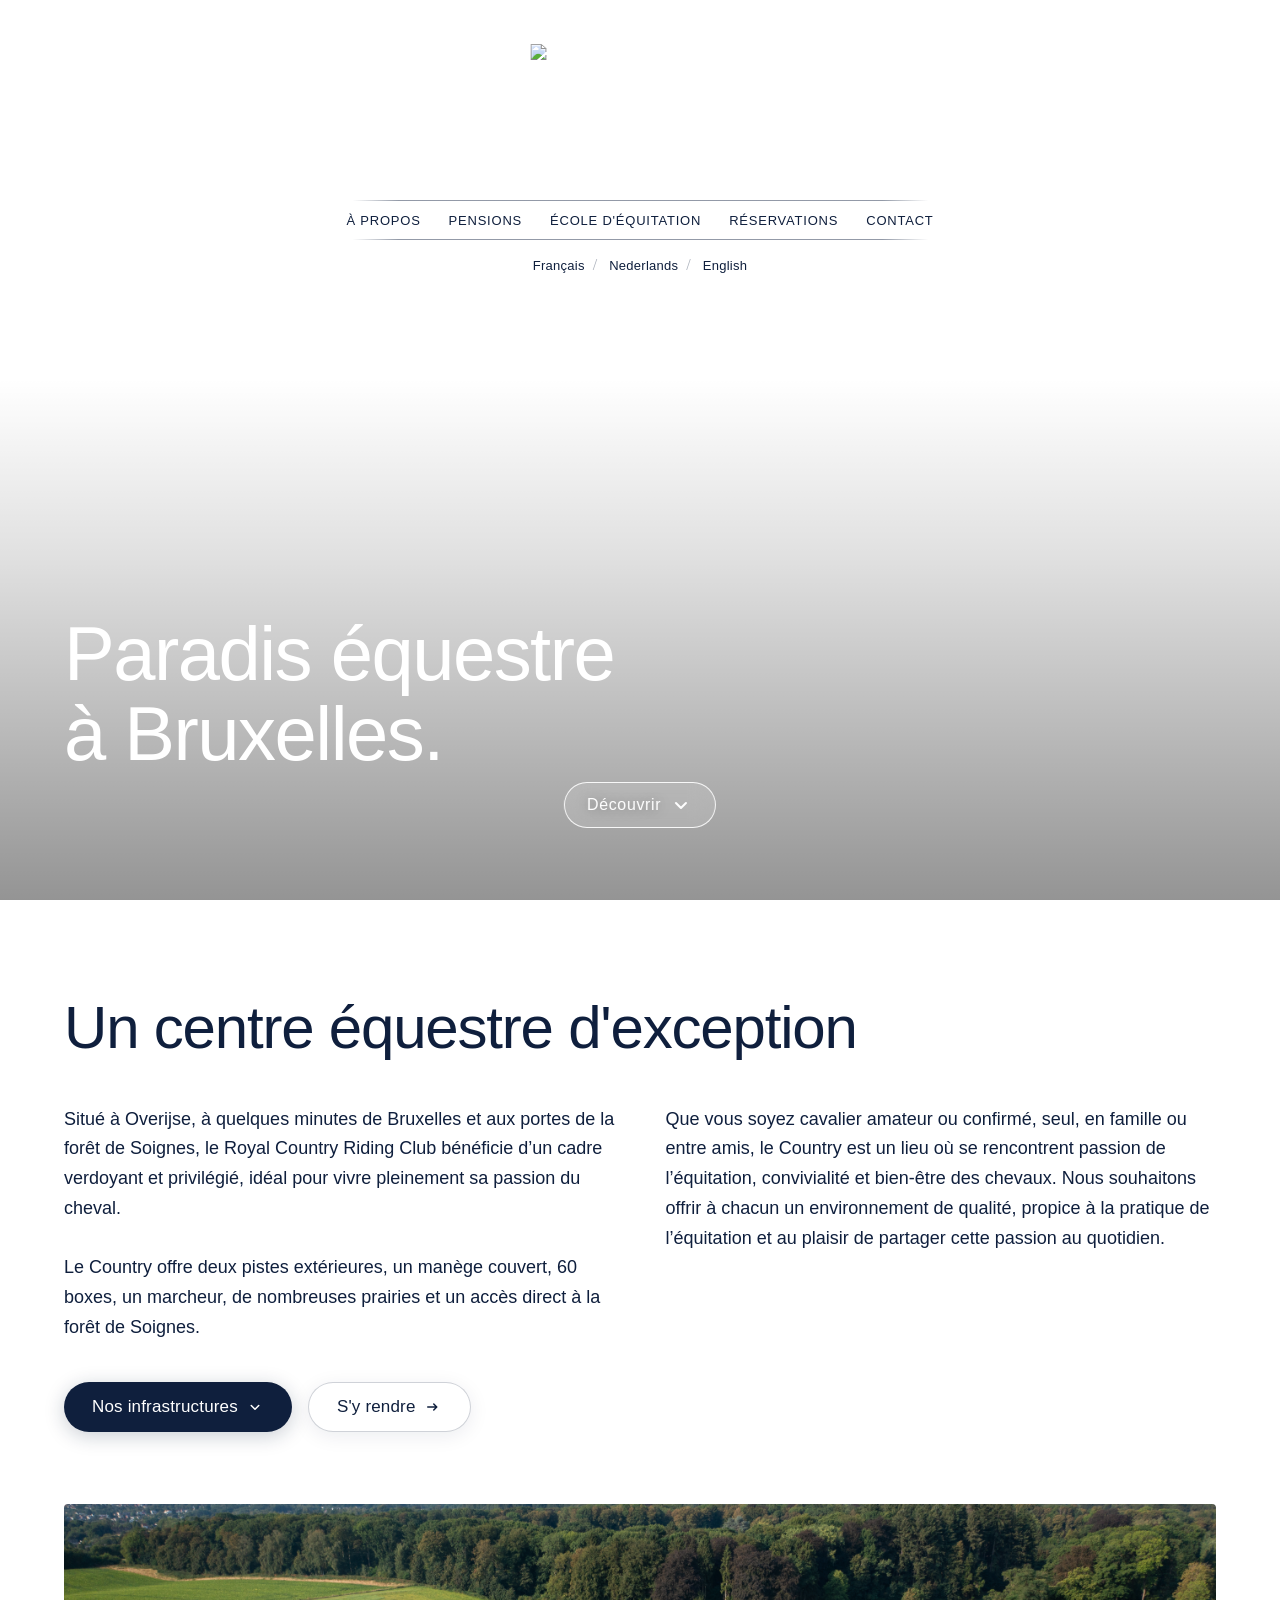
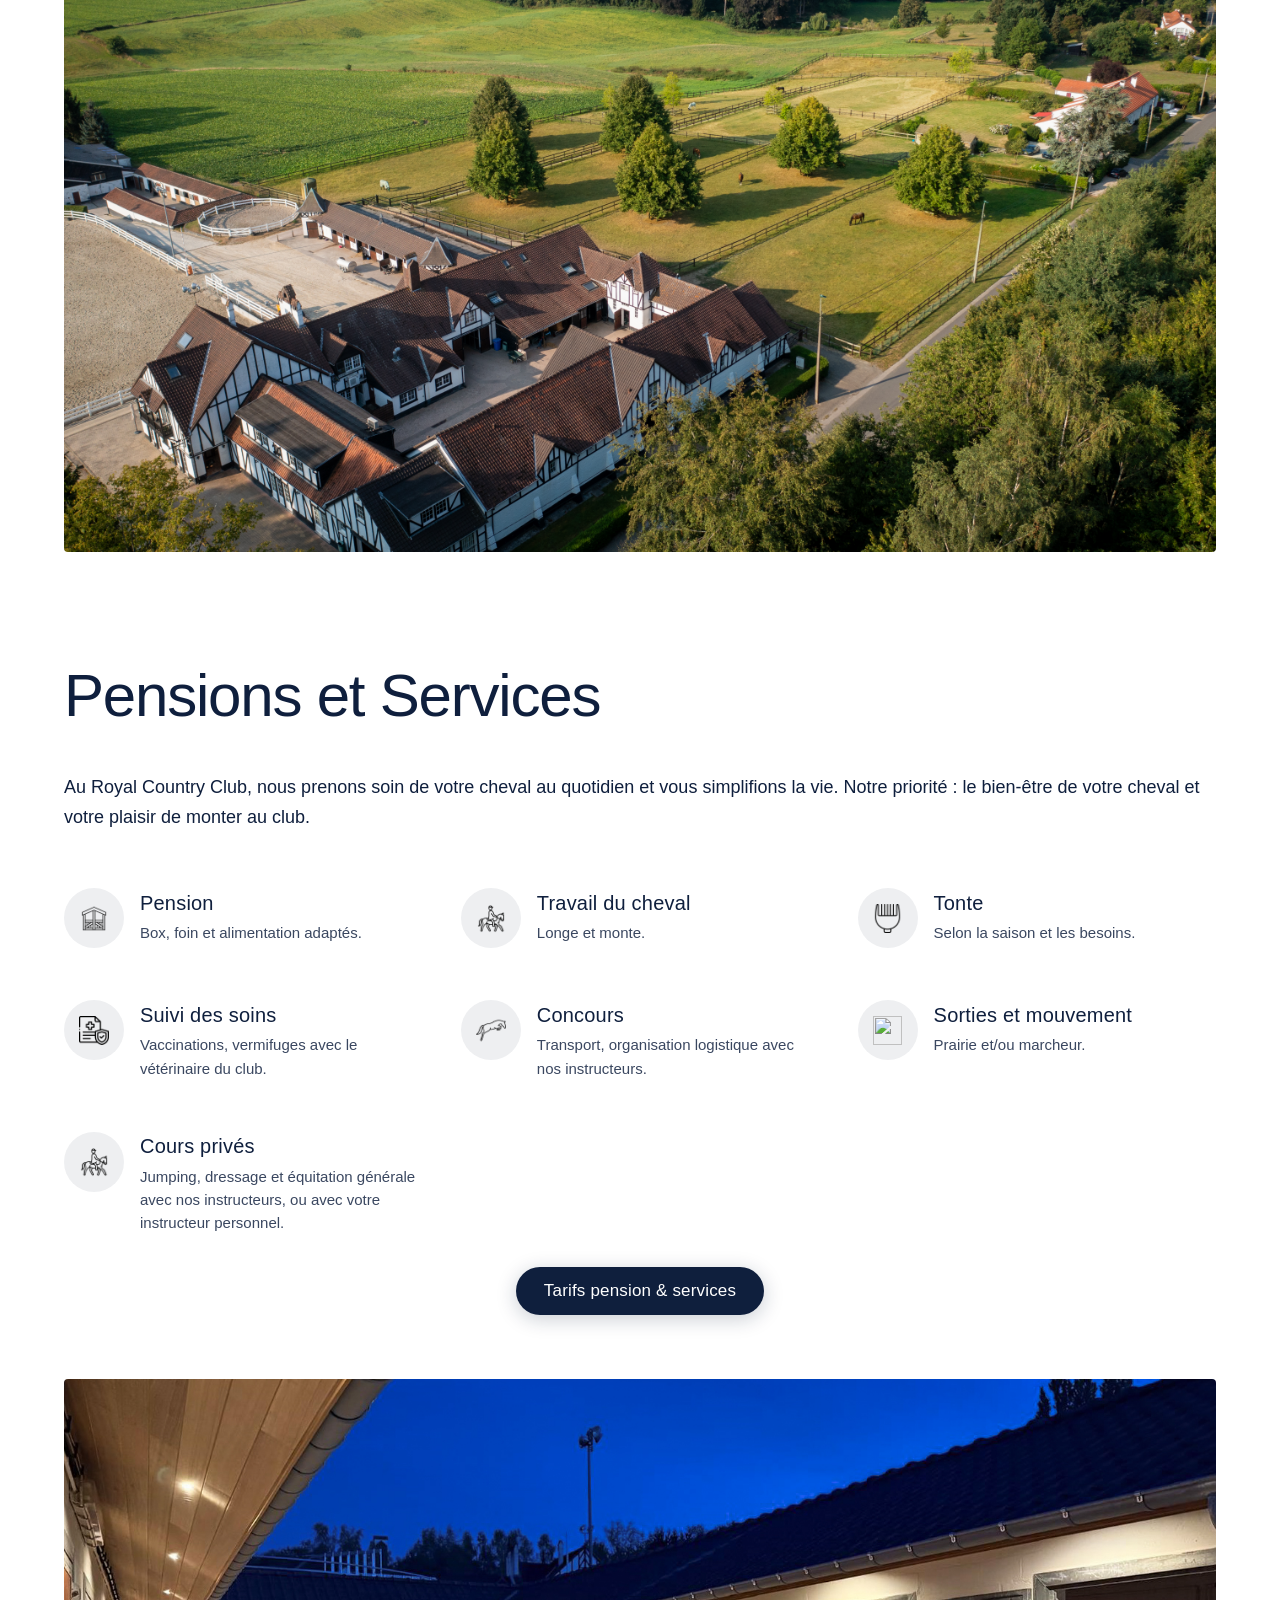
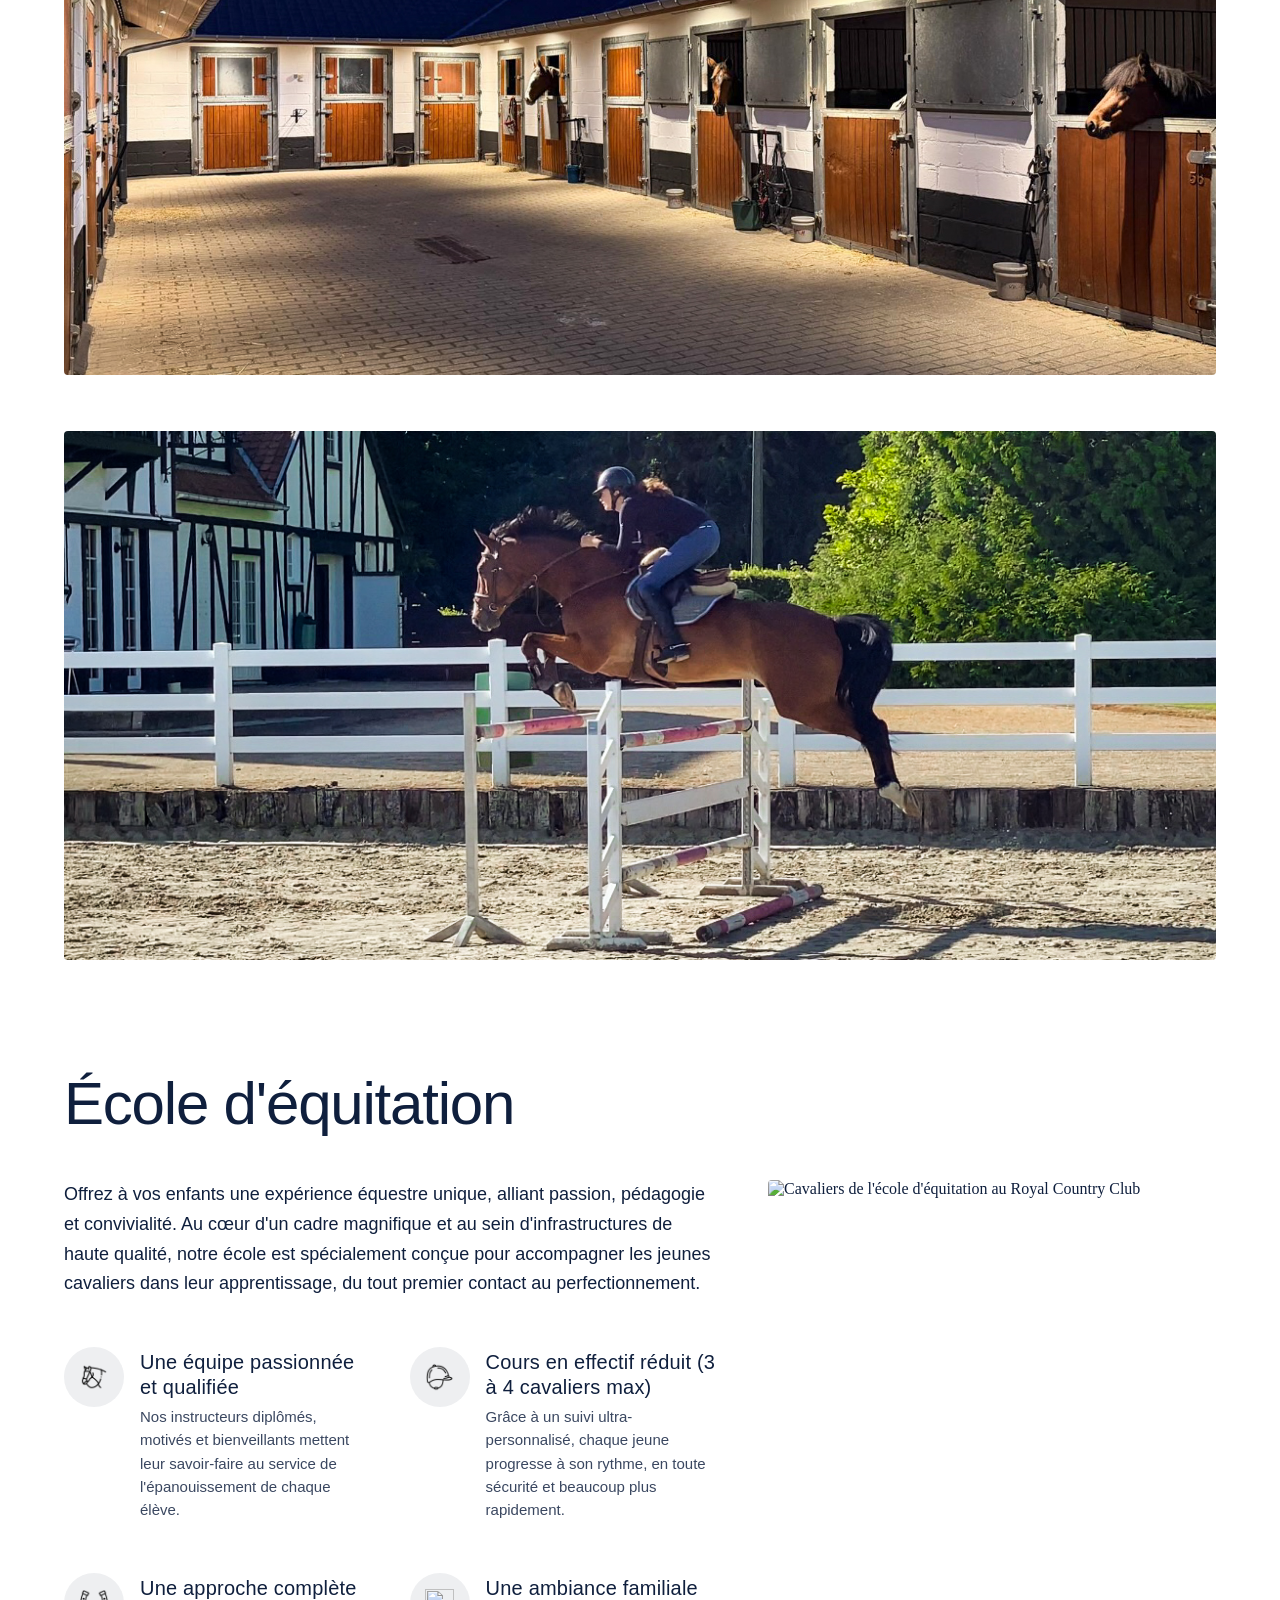
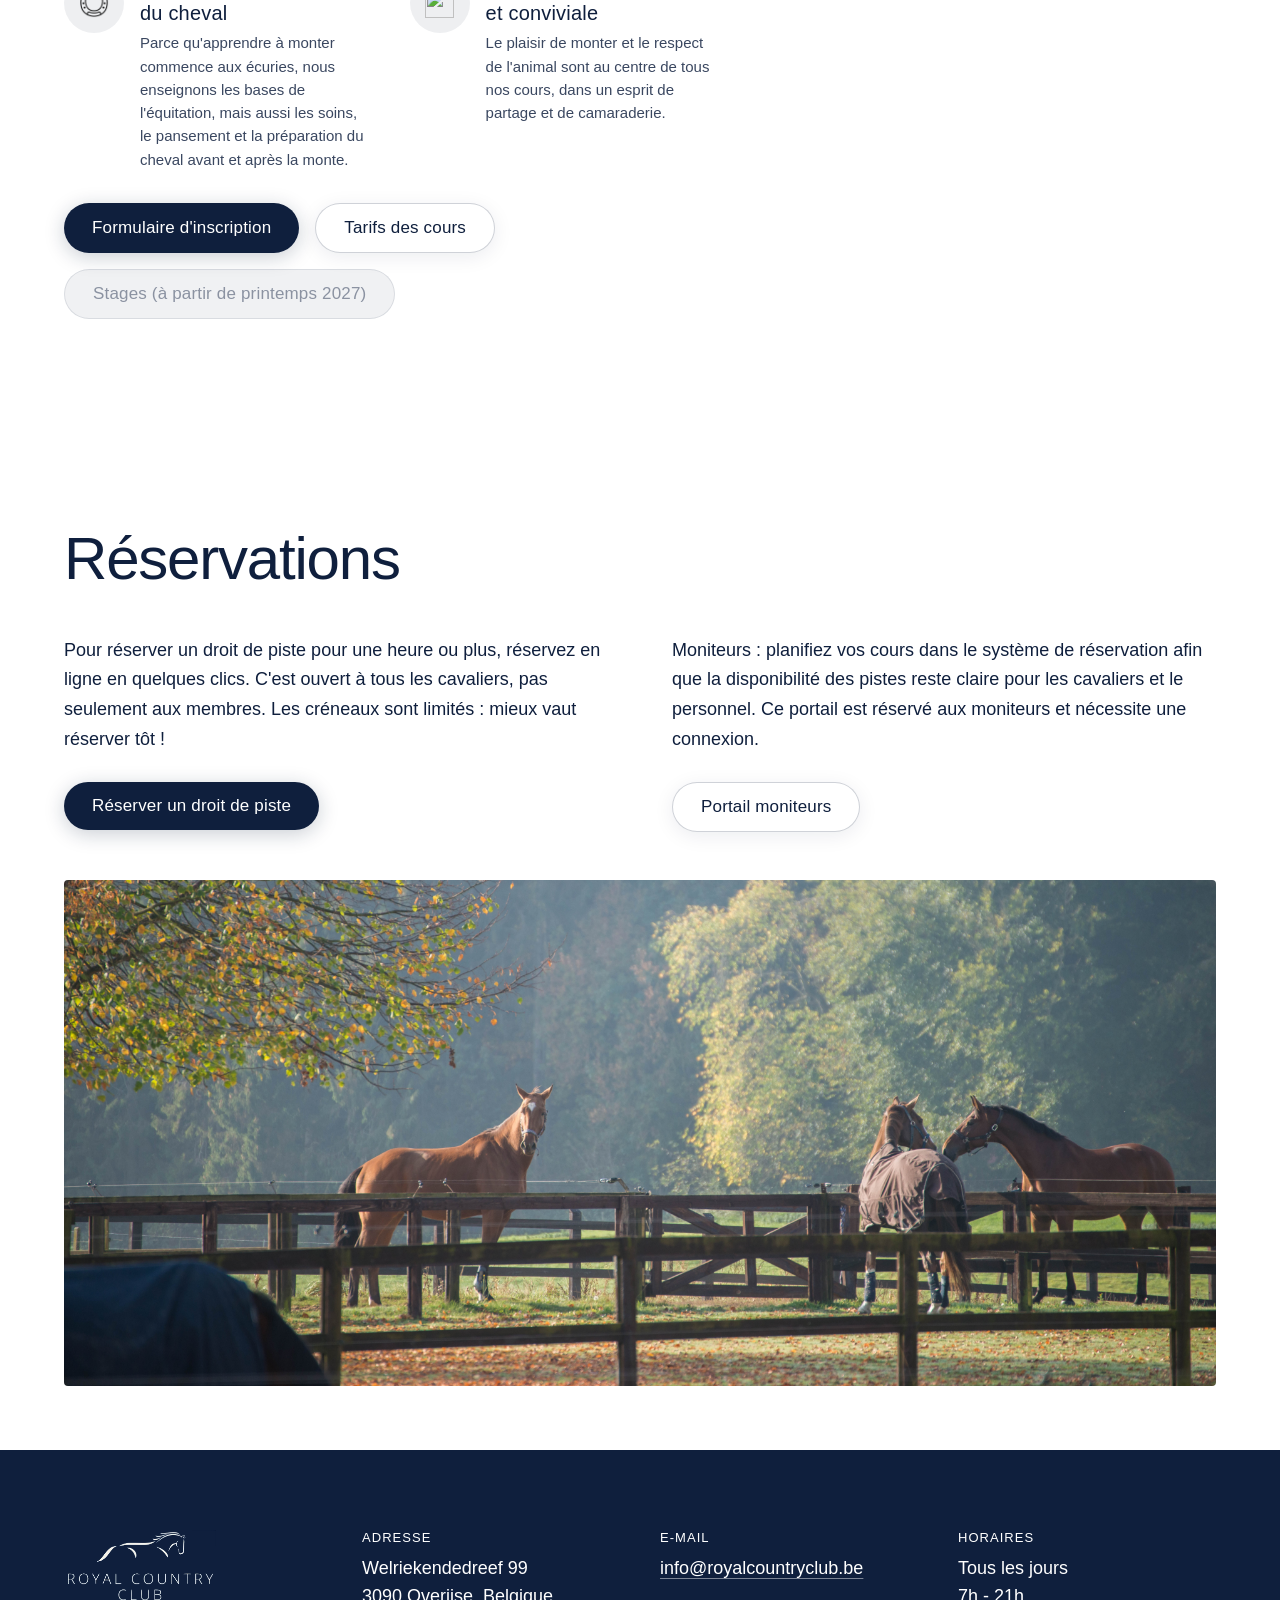
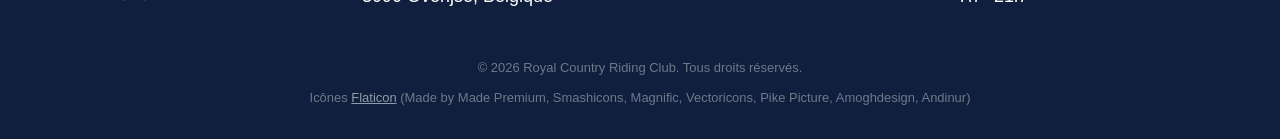
==== commit 9048306b: "Adding languages" ====
--- a/index.html
+++ b/index.html
@@ -5,7 +5,7 @@
     <meta name="viewport" content="width=device-width, initial-scale=1" />
     <title>Royal Country Riding Club | Club équestre à Bruxelles</title>
     <link rel="icon" href="favicon.png" type="image/png" />
-    <link rel="stylesheet" href="styles.css?v=72" />
+    <link rel="stylesheet" href="styles.css?v=77" />
   </head>
   <body>
     <header class="hero">
@@ -26,6 +26,36 @@
             <li><a href="#bookings">Réservations</a></li>
             <li>
               <a href="#contact">Contact</a>
+            </li>
+          </ul>
+        </nav>
+        <nav class="hero__lang" aria-label="Choix de la langue">
+          <ul class="hero__lang-list">
+            <li>
+              <span
+                class="hero__lang-link hero__lang-link--current"
+                lang="fr"
+                aria-current="page"
+                >Français</span
+              >
+            </li>
+            <li>
+              <a
+                class="hero__lang-link"
+                href="index_nl.html"
+                hreflang="nl-BE"
+                lang="nl-BE"
+                >Nederlands</a
+              >
+            </li>
+            <li>
+              <a
+                class="hero__lang-link"
+                href="index_en.html"
+                hreflang="en"
+                lang="en"
+                >English</a
+              >
             </li>
           </ul>
         </nav>
--- a/styles.css
+++ b/styles.css
@@ -105,6 +105,48 @@
   opacity: 0.72;
 }
 
+.hero__lang {
+  width: max-content;
+  max-width: 100%;
+}
+
+.hero__lang-list {
+  margin: 0;
+  padding: 0;
+  list-style: none;
+  display: flex;
+  flex-wrap: wrap;
+  justify-content: center;
+  align-items: center;
+  gap: 0.125rem 0.5rem;
+}
+
+.hero__lang-list li:not(:first-child)::before {
+  content: "/";
+  margin-right: 0.5rem;
+  color: rgba(15, 31, 61, 0.35);
+  font-weight: 300;
+}
+
+.hero__lang-link {
+  font-family: "Helvetica Neue", Helvetica, Arial, sans-serif;
+  font-size: clamp(0.6875rem, 0.62rem + 0.35vw, 0.8125rem);
+  font-weight: 400;
+  letter-spacing: 0.02em;
+  text-decoration: none;
+  color: #0f1f3d;
+  transition: opacity 0.2s ease;
+}
+
+a.hero__lang-link:hover {
+  opacity: 0.72;
+}
+
+.hero__lang-link--current {
+  font-weight: 500;
+  color: #0f1f3d;
+}
+
 .hero__overlay {
   position: absolute;
   inset: 0;
@@ -182,6 +224,10 @@
   letter-spacing: -0.02em;
 }
 
+html[lang="en"] .hero__title {
+  max-width: 16ch;
+}
+
 .hero__aside {
   display: flex;
   flex-direction: column;
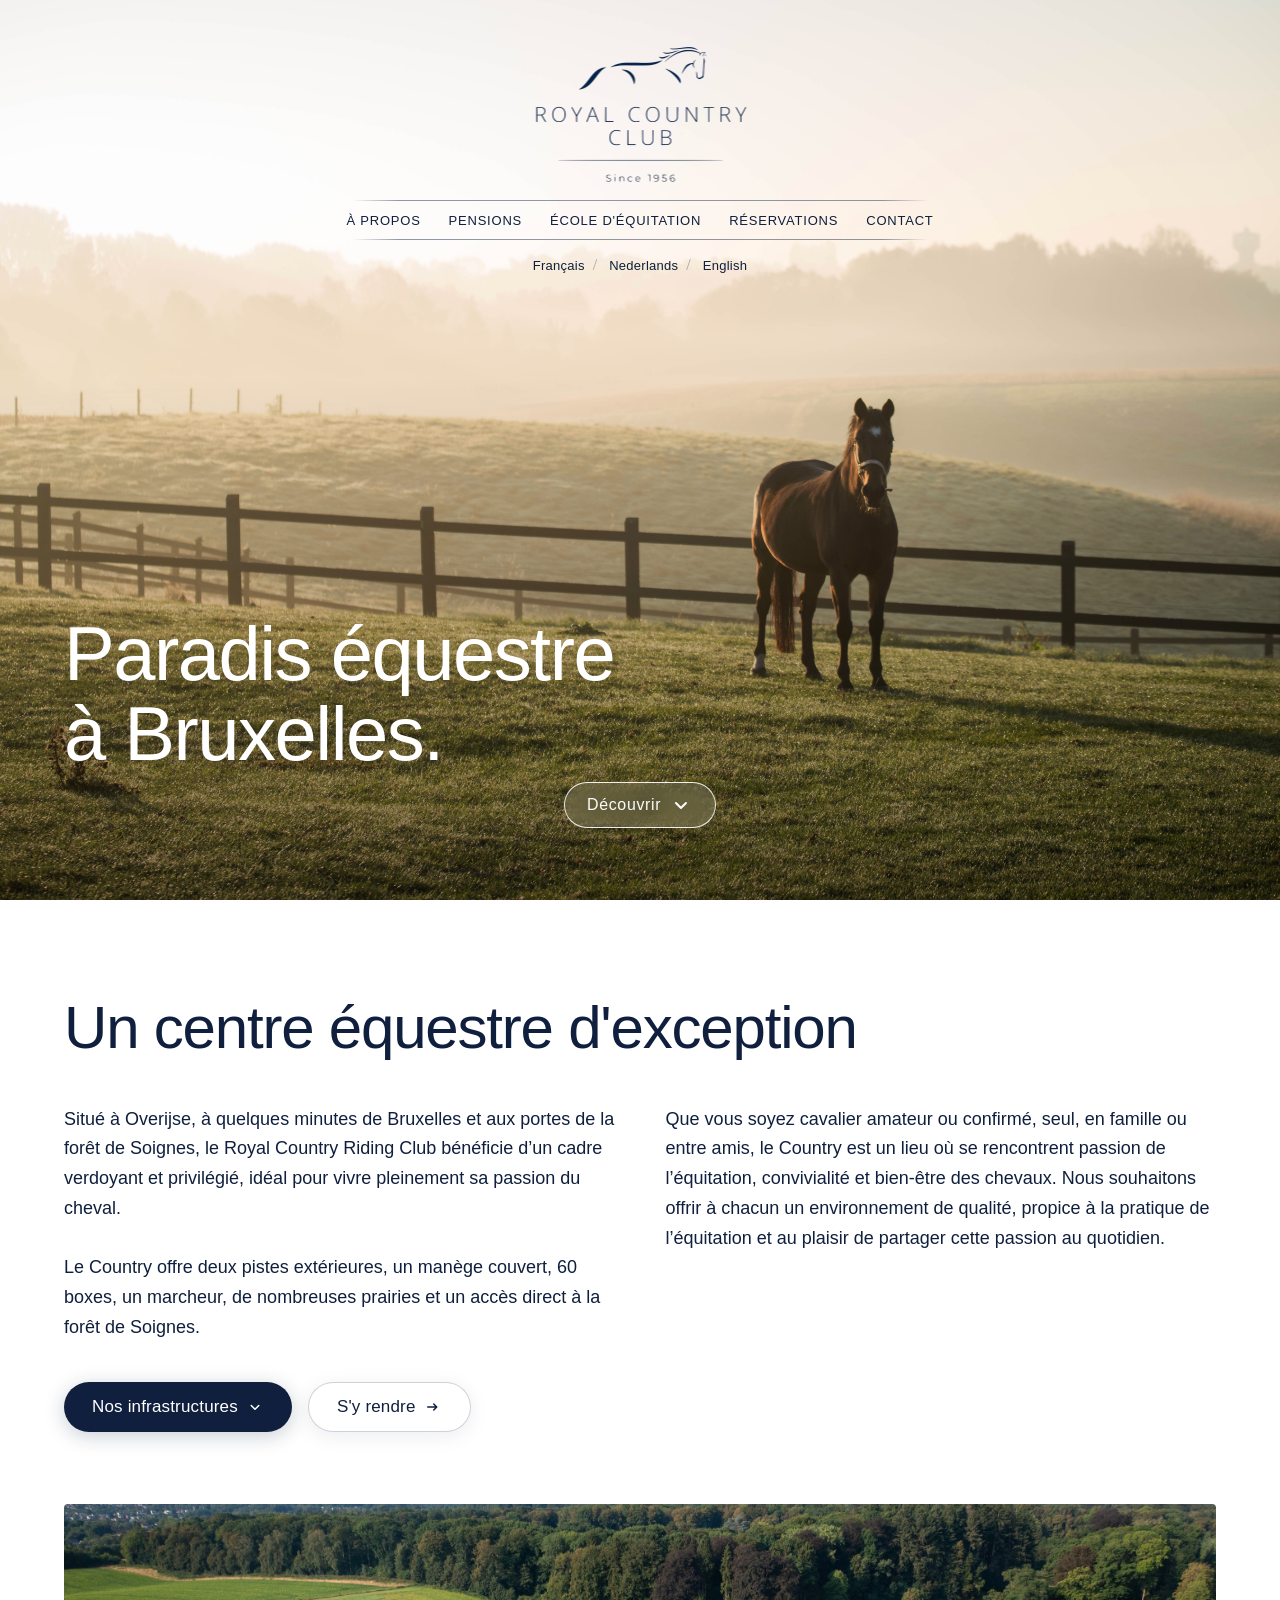
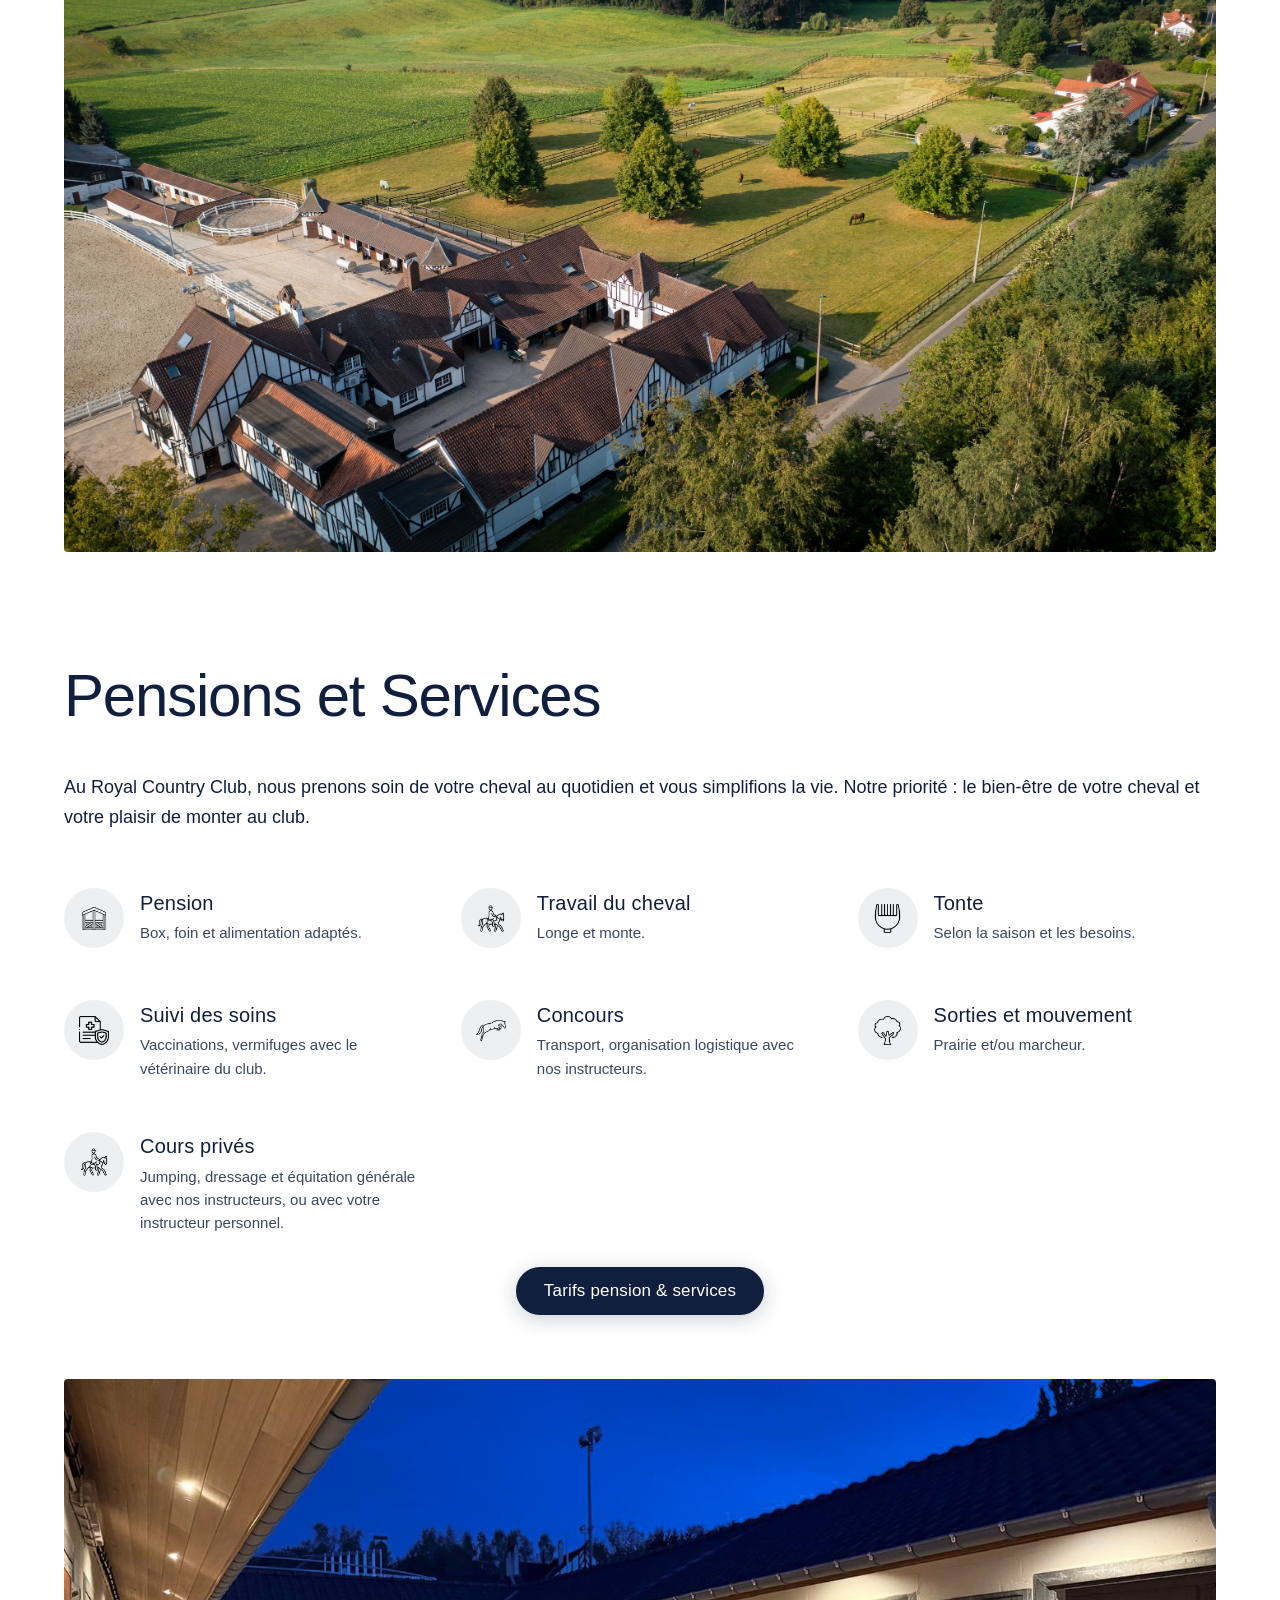
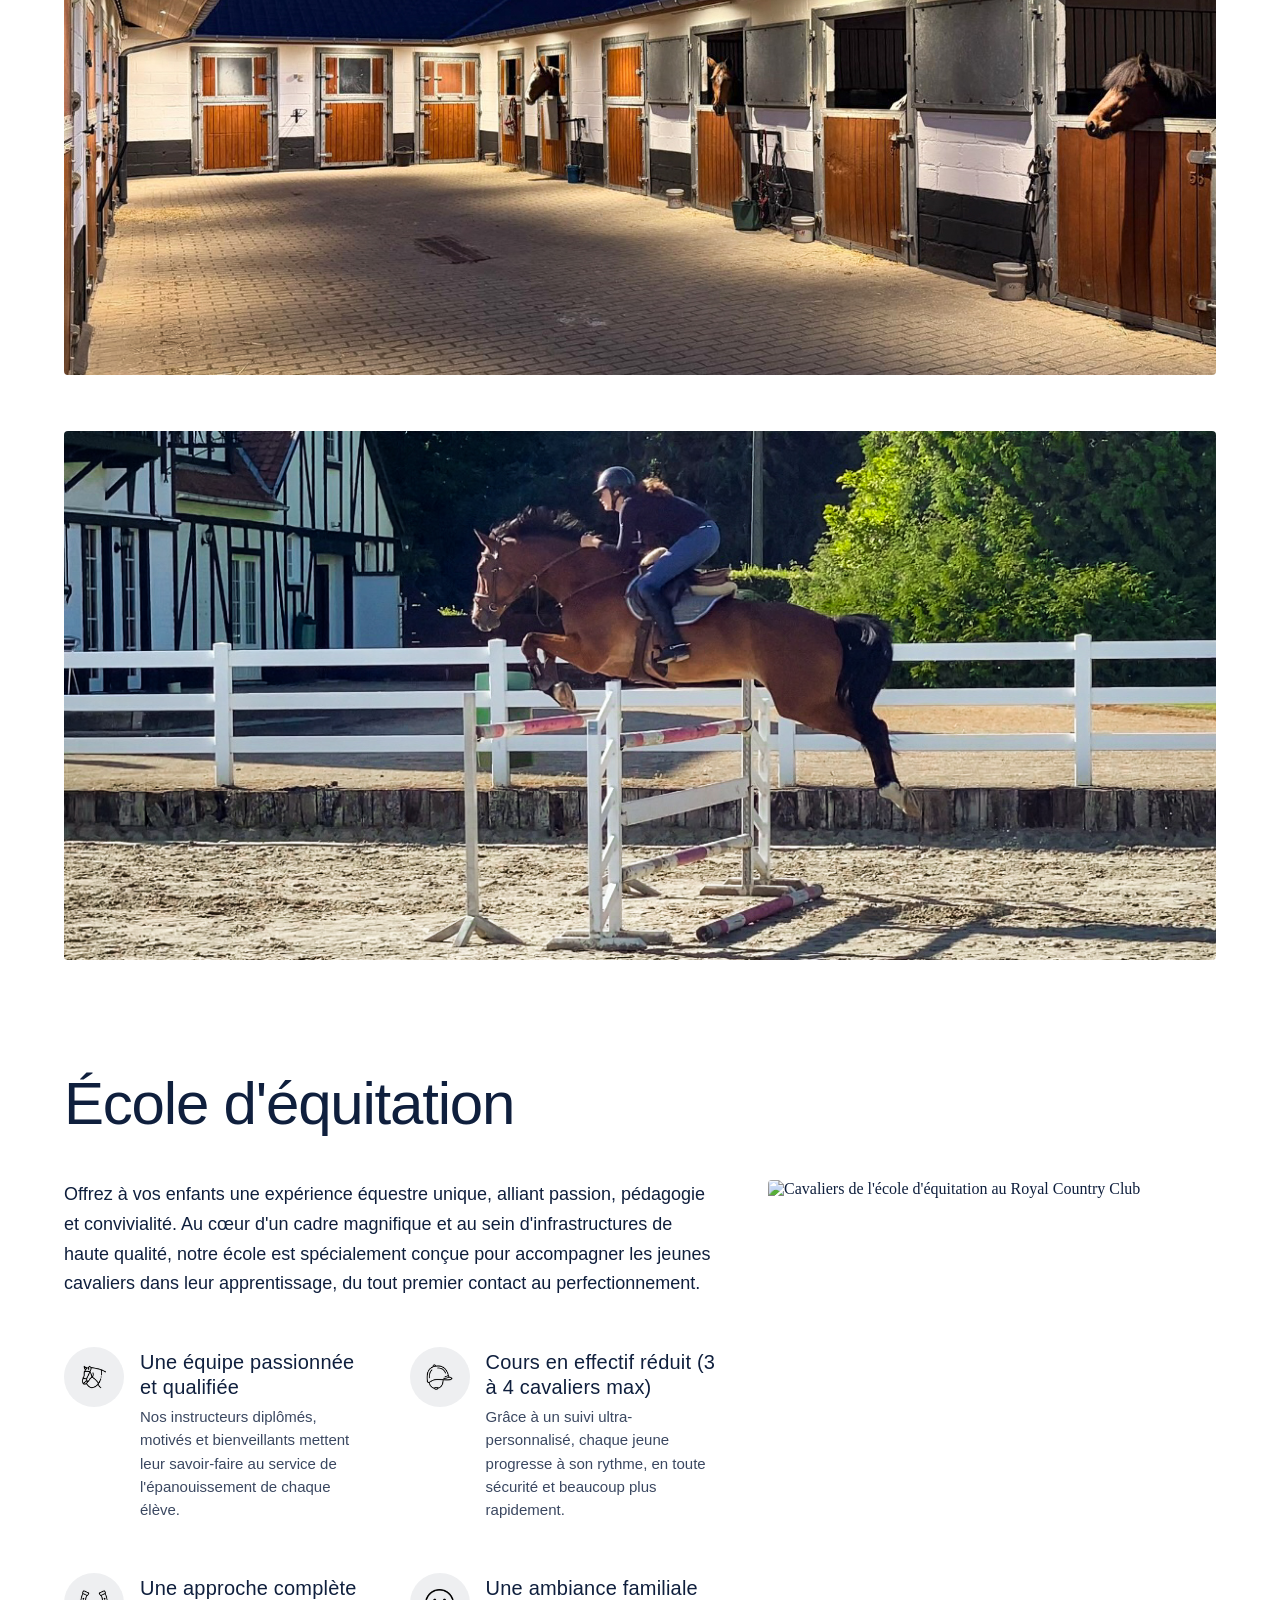
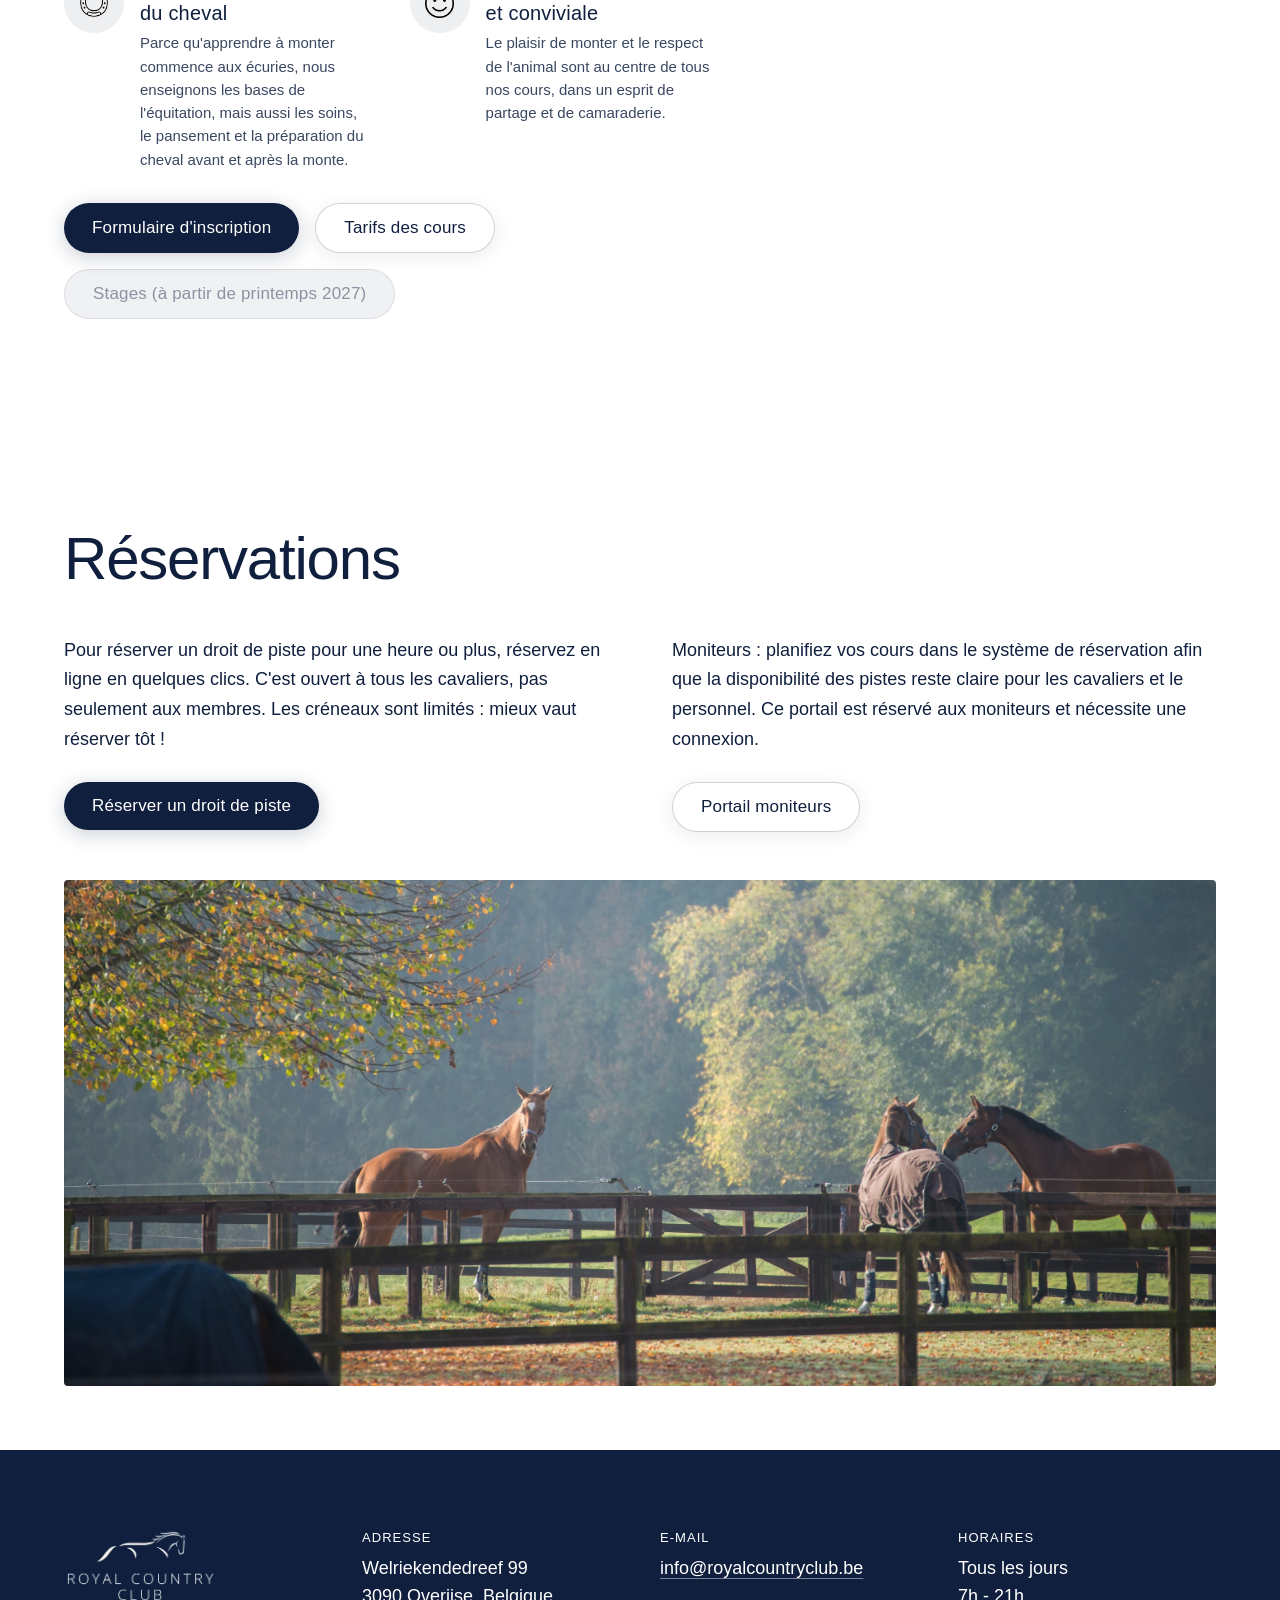
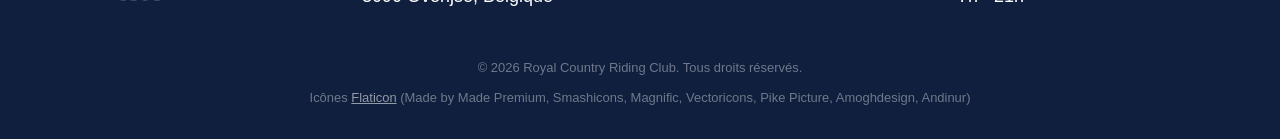
==== commit 1d50aa77: "Re-organizing" ====
--- a/index.html
+++ b/index.html
@@ -4,7 +4,7 @@
     <meta charset="utf-8" />
     <meta name="viewport" content="width=device-width, initial-scale=1" />
     <title>Royal Country Riding Club | Club équestre à Bruxelles</title>
-    <link rel="icon" href="favicon.png" type="image/png" />
+    <link rel="icon" href="images/favicon.png" type="image/png" />
     <link rel="stylesheet" href="styles.css?v=77" />
   </head>
   <body>
@@ -13,7 +13,7 @@
       <div class="hero__brand">
         <img
           class="hero__logo"
-          src="logo_transparent.png"
+          src="images/logo_transparent.png"
           alt="Royal Country Riding Club"
           width="1284"
           height="816"
@@ -220,7 +220,7 @@
         </div>
         <img
           class="welcome__photo"
-          src="photos/drone_ensemble.jpg"
+          src="images/drone_ensemble.jpg"
           alt="Vue aérienne des installations du Royal Country Riding Club"
           width="1920"
           height="1080"
@@ -240,7 +240,7 @@
               <li class="feature-grid__item">
                 <div class="feature-grid__icon" aria-hidden="true">
                   <img
-                    src="icons/pension-stable.png"
+                    src="images/icons/pension-stable.png"
                     alt=""
                     width="26"
                     height="26"
@@ -256,7 +256,7 @@
               <li class="feature-grid__item">
                 <div class="feature-grid__icon" aria-hidden="true">
                   <img
-                    src="icons/cours-prives-horse-rider.png"
+                    src="images/icons/cours-prives-horse-rider.png"
                     alt=""
                     width="26"
                     height="26"
@@ -270,7 +270,7 @@
               <li class="feature-grid__item">
                 <div class="feature-grid__icon" aria-hidden="true">
                   <img
-                    src="icons/tonte-clippers.png"
+                    src="images/icons/tonte-clippers.png"
                     alt=""
                     width="26"
                     height="26"
@@ -286,7 +286,7 @@
               <li class="feature-grid__item">
                 <div class="feature-grid__icon" aria-hidden="true">
                   <img
-                    src="icons/soins-health-insurance.png"
+                    src="images/icons/soins-health-insurance.png"
                     alt=""
                     width="26"
                     height="26"
@@ -302,7 +302,7 @@
               <li class="feature-grid__item">
                 <div class="feature-grid__icon" aria-hidden="true">
                   <img
-                    src="icons/concours-jumping-horse.png"
+                    src="images/icons/concours-jumping-horse.png"
                     alt=""
                     width="26"
                     height="26"
@@ -318,7 +318,7 @@
               <li class="feature-grid__item">
                 <div class="feature-grid__icon" aria-hidden="true">
                   <img
-                    src="icons/sorties-tree.png"
+                    src="images/icons/sorties-tree.png"
                     alt=""
                     width="26"
                     height="26"
@@ -332,7 +332,7 @@
               <li class="feature-grid__item">
                 <div class="feature-grid__icon" aria-hidden="true">
                   <img
-                    src="icons/cours-prives-horse-rider.png"
+                    src="images/icons/cours-prives-horse-rider.png"
                     alt=""
                     width="26"
                     height="26"
@@ -350,14 +350,14 @@
             <div class="content-section__actions">
               <a
                 class="welcome__cta"
-                href="tarifs.pdf"
+                href="documents/tarifs.pdf"
                 target="_blank"
                 rel="noopener noreferrer"
                 >Tarifs pension &amp; services</a>
             </div>
             <img
               class="welcome__photo pensions__lead-photo"
-              src="photos/boxes.jpg"
+              src="images/boxes.jpg"
               alt="Boxes du Royal Country Riding Club"
               width="1561"
               height="808"
@@ -367,7 +367,7 @@
           <div class="pensions__photos">
             <img
               class="welcome__photo pensions__photo"
-              src="photos/jump.jpg"
+              src="images/jump.jpg"
               alt="Cavalier lors d'un concours au Royal Country Club"
               width="1179"
               height="541"
@@ -396,7 +396,7 @@
               <li class="feature-grid__item">
                 <div class="feature-grid__icon" aria-hidden="true">
                   <img
-                    src="icons/ecole-animal.png"
+                    src="images/icons/ecole-animal.png"
                     alt=""
                     width="26"
                     height="26"
@@ -416,7 +416,7 @@
               <li class="feature-grid__item">
                 <div class="feature-grid__icon" aria-hidden="true">
                   <img
-                    src="icons/ecole-helmet.png"
+                    src="images/icons/ecole-helmet.png"
                     alt=""
                     width="26"
                     height="26"
@@ -435,7 +435,7 @@
               <li class="feature-grid__item">
                 <div class="feature-grid__icon" aria-hidden="true">
                   <img
-                    src="icons/ecole-horseshoe.png"
+                    src="images/icons/ecole-horseshoe.png"
                     alt=""
                     width="26"
                     height="26"
@@ -455,7 +455,7 @@
               <li class="feature-grid__item">
                 <div class="feature-grid__icon" aria-hidden="true">
                   <img
-                    src="icons/ecole-happiness.png"
+                    src="images/icons/ecole-happiness.png"
                     alt=""
                     width="26"
                     height="26"
@@ -475,13 +475,13 @@
             <div class="content-section__actions">
               <a
                 class="welcome__cta"
-                href="inscriptions_cours.pdf"
+                href="documents/inscriptions_cours.pdf"
                 target="_blank"
                 rel="noopener noreferrer"
                 >Formulaire d'inscription</a>
               <a
                 class="welcome__cta welcome__cta--outline"
-                href="tarifs_cours.pdf"
+                href="documents/tarifs_cours.pdf"
                 target="_blank"
                 rel="noopener noreferrer"
                 >Tarifs des cours</a>
@@ -492,7 +492,7 @@
             </div>
             <img
               class="riding-school__photo"
-              src="photos/riding.jpg"
+              src="images/riding.jpg"
               alt="Cavaliers de l'école d'équitation au Royal Country Club"
               width="2099"
               height="3191"
@@ -540,7 +540,7 @@
         <div class="page-end-photo__inner">
           <img
             class="welcome__photo pensions__photo"
-            src="photos/prairies.jpeg"
+            src="images/prairies.jpeg"
             alt="Chevaux aux prairies du Royal Country Club"
             width="7360"
             height="4912"
@@ -554,7 +554,7 @@
             <div class="contact__item contact__item--brand">
               <img
                 class="contact__logo"
-                src="logo_transparent_white.png"
+                src="images/logo_transparent_white.png"
                 alt="Royal Country Riding Club"
                 width="1284"
                 height="816"
--- a/styles.css
+++ b/styles.css
@@ -31,7 +31,7 @@
   padding: clamp(1.5rem, 4vw, 3rem) clamp(1.25rem, 5vw, 4rem)
     clamp(4rem, 14vh, 10rem);
   background-color: #fff;
-  background-image: url("background.png");
+  background-image: url("images/background.png");
   background-size: cover;
   background-position: center;
 }
@@ -704,15 +704,20 @@
 
 .pensions__lead-photo {
   display: block;
-  width: 100%;
-  max-width: 100%;
-  margin: 0;
   aspect-ratio: auto;
   height: auto;
   object-fit: cover;
   object-position: center;
 }
 
+@media (min-width: 769px) {
+  .pensions__lead-photo {
+    width: 100%;
+    max-width: 100%;
+    margin: 0;
+  }
+}
+
 .pensions__photos {
   display: flex;
   flex-direction: column;
@@ -724,6 +729,16 @@
   aspect-ratio: auto;
   height: auto;
   object-fit: unset;
+}
+
+@media (max-width: 768px) {
+  .welcome__photo {
+    width: 100vw;
+    max-width: 100vw;
+    margin-left: calc(50% - 50vw);
+    margin-right: calc(50% - 50vw);
+    border-radius: 0;
+  }
 }
 
 .page-end-photo {
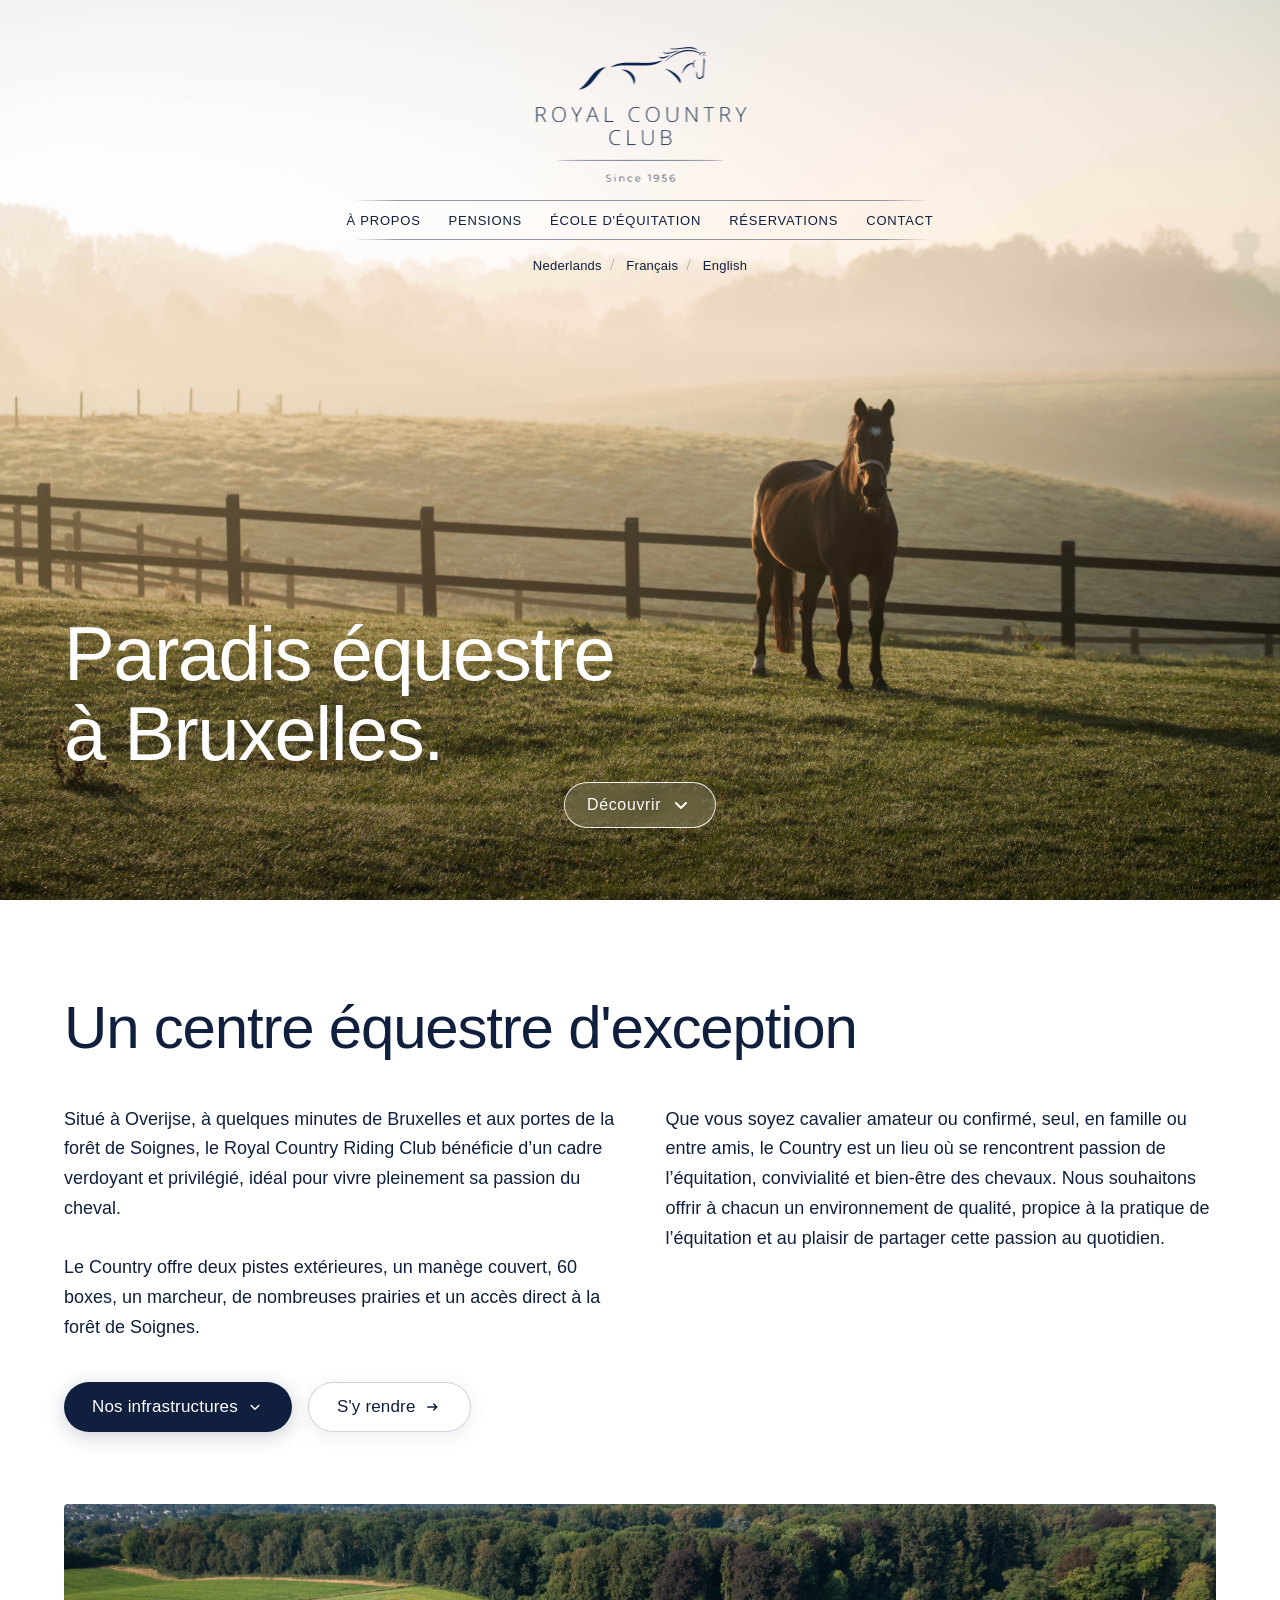
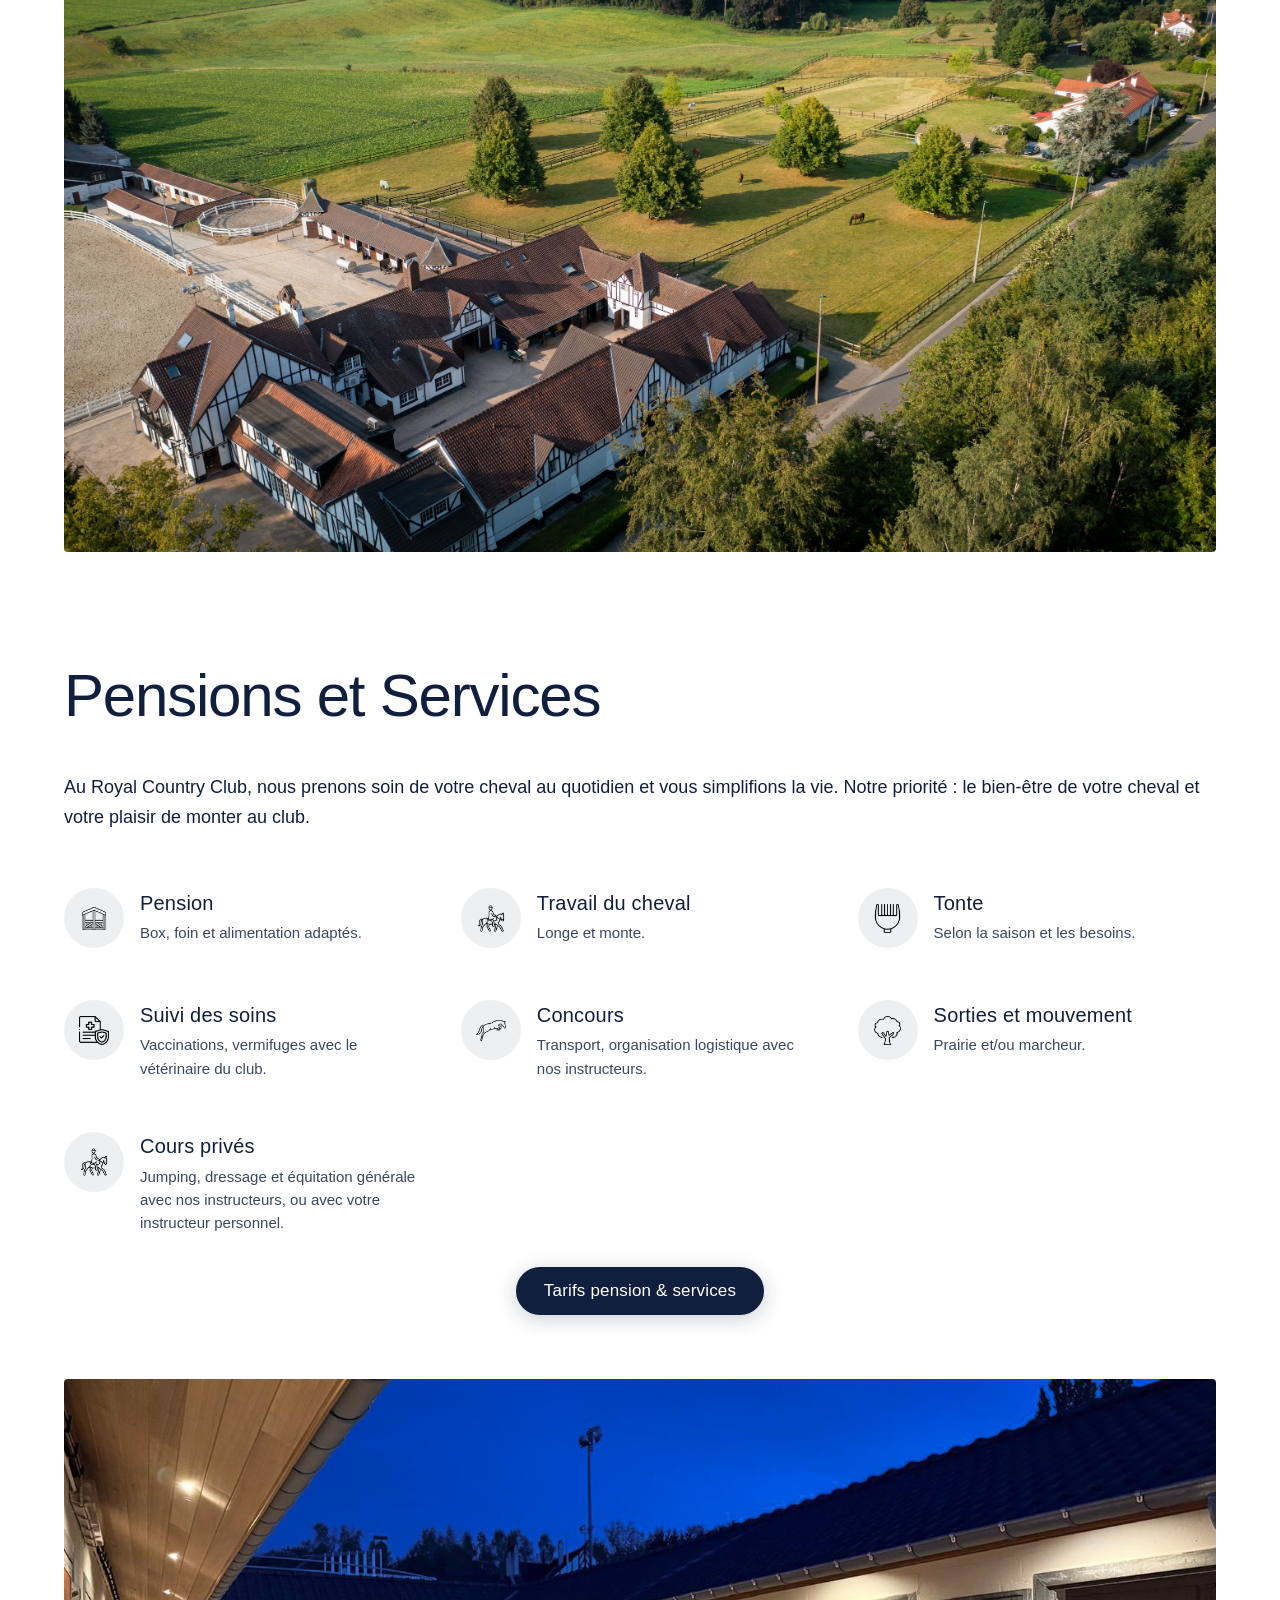
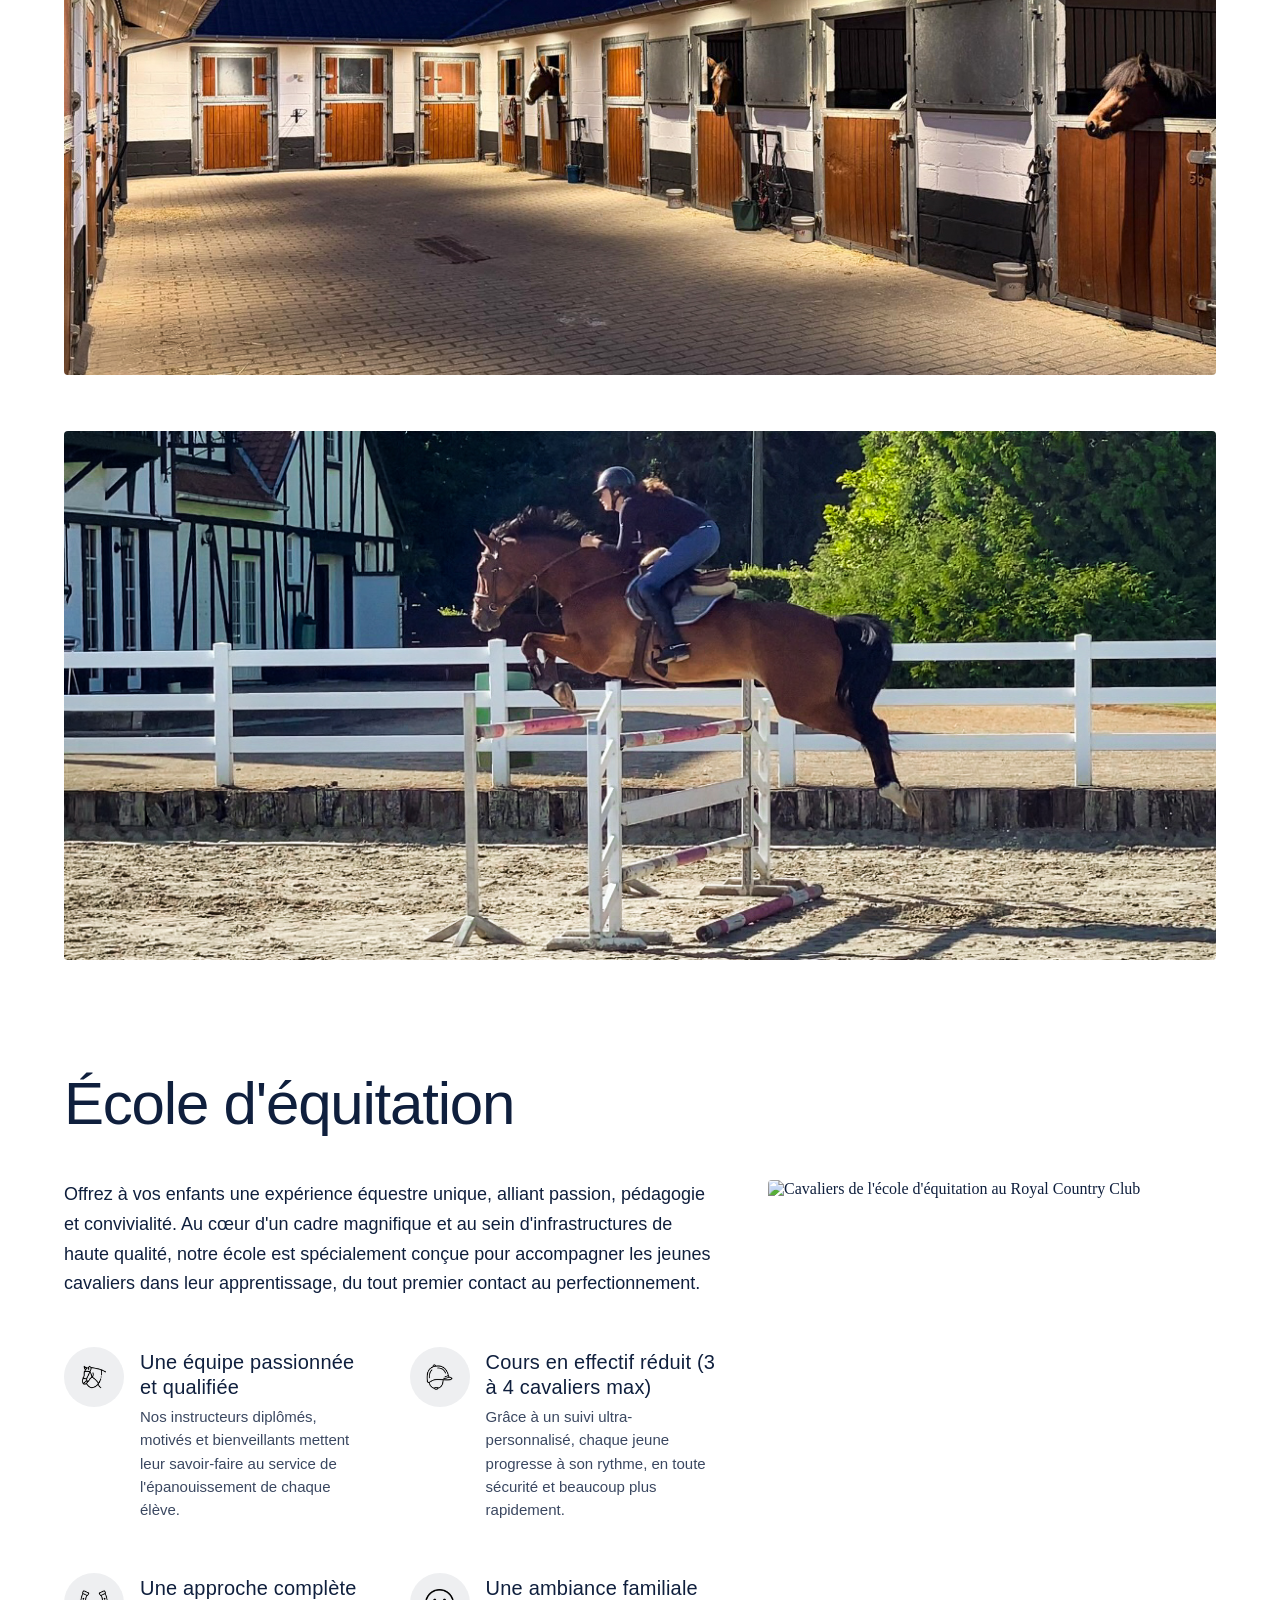
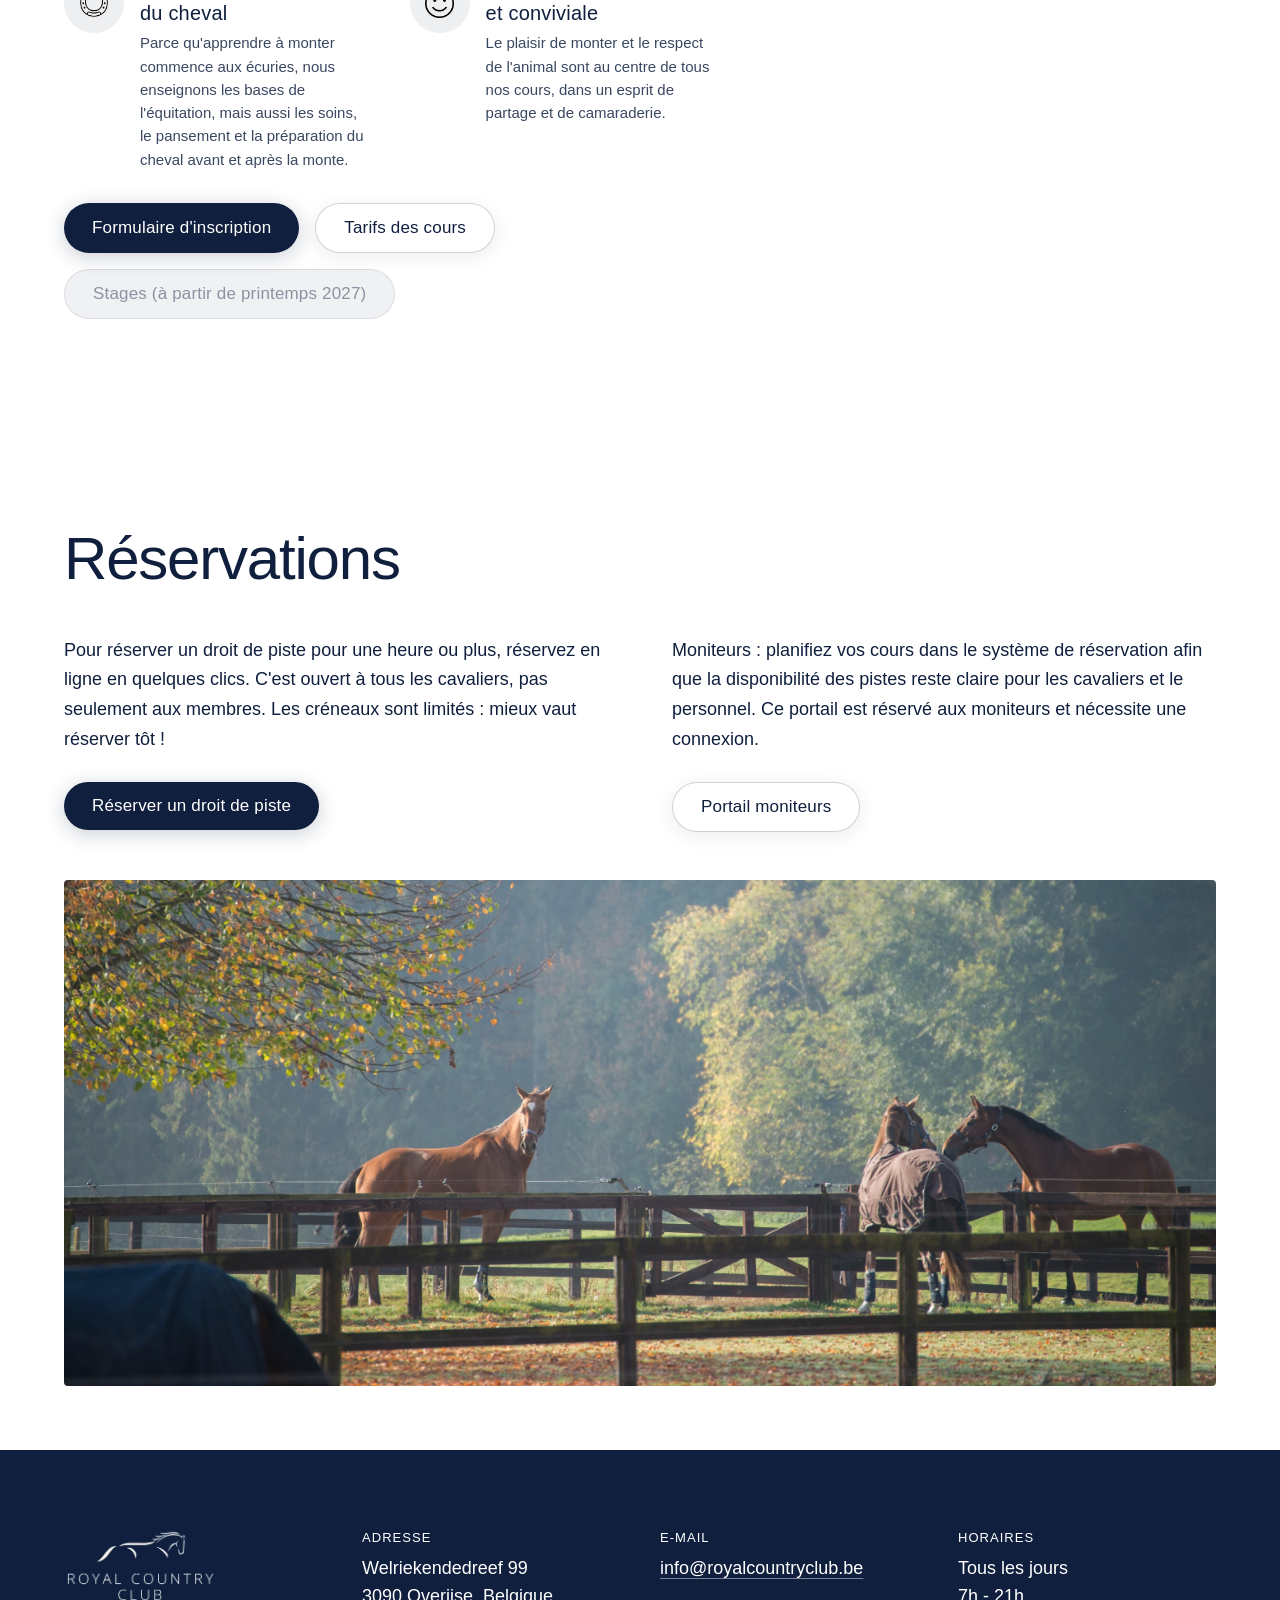
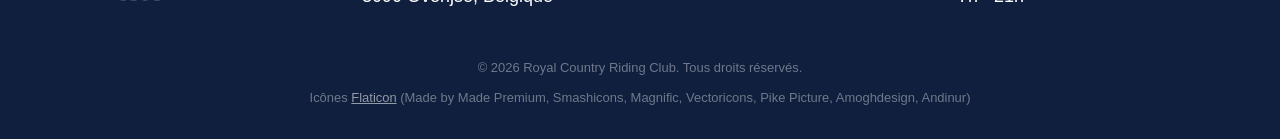
==== commit 0a0646ce: "Adjust translations" ====
--- a/index.html
+++ b/index.html
@@ -32,20 +32,20 @@
         <nav class="hero__lang" aria-label="Choix de la langue">
           <ul class="hero__lang-list">
             <li>
-              <span
-                class="hero__lang-link hero__lang-link--current"
-                lang="fr"
-                aria-current="page"
-                >Français</span
-              >
-            </li>
-            <li>
               <a
                 class="hero__lang-link"
                 href="index_nl.html"
                 hreflang="nl-BE"
                 lang="nl-BE"
                 >Nederlands</a
+              >
+            </li>
+            <li>
+              <span
+                class="hero__lang-link hero__lang-link--current"
+                lang="fr"
+                aria-current="page"
+                >Français</span
               >
             </li>
             <li>
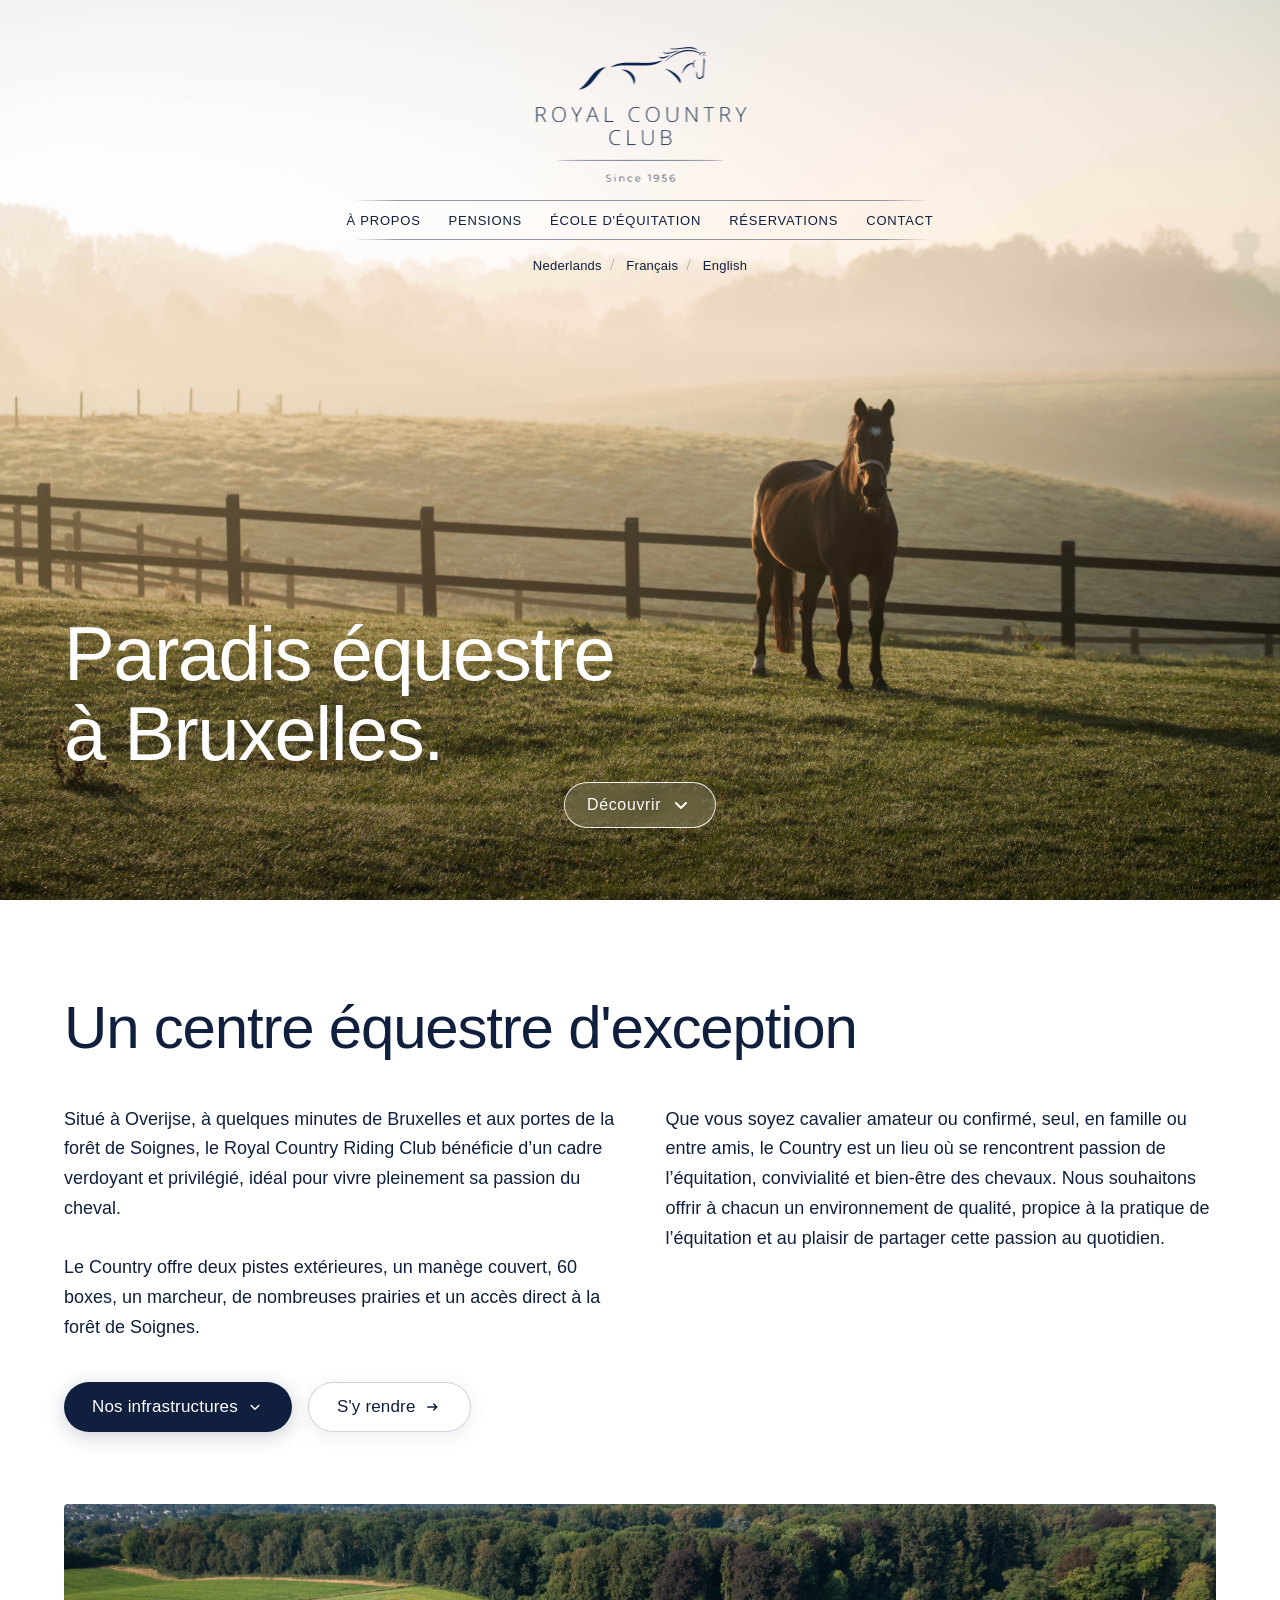
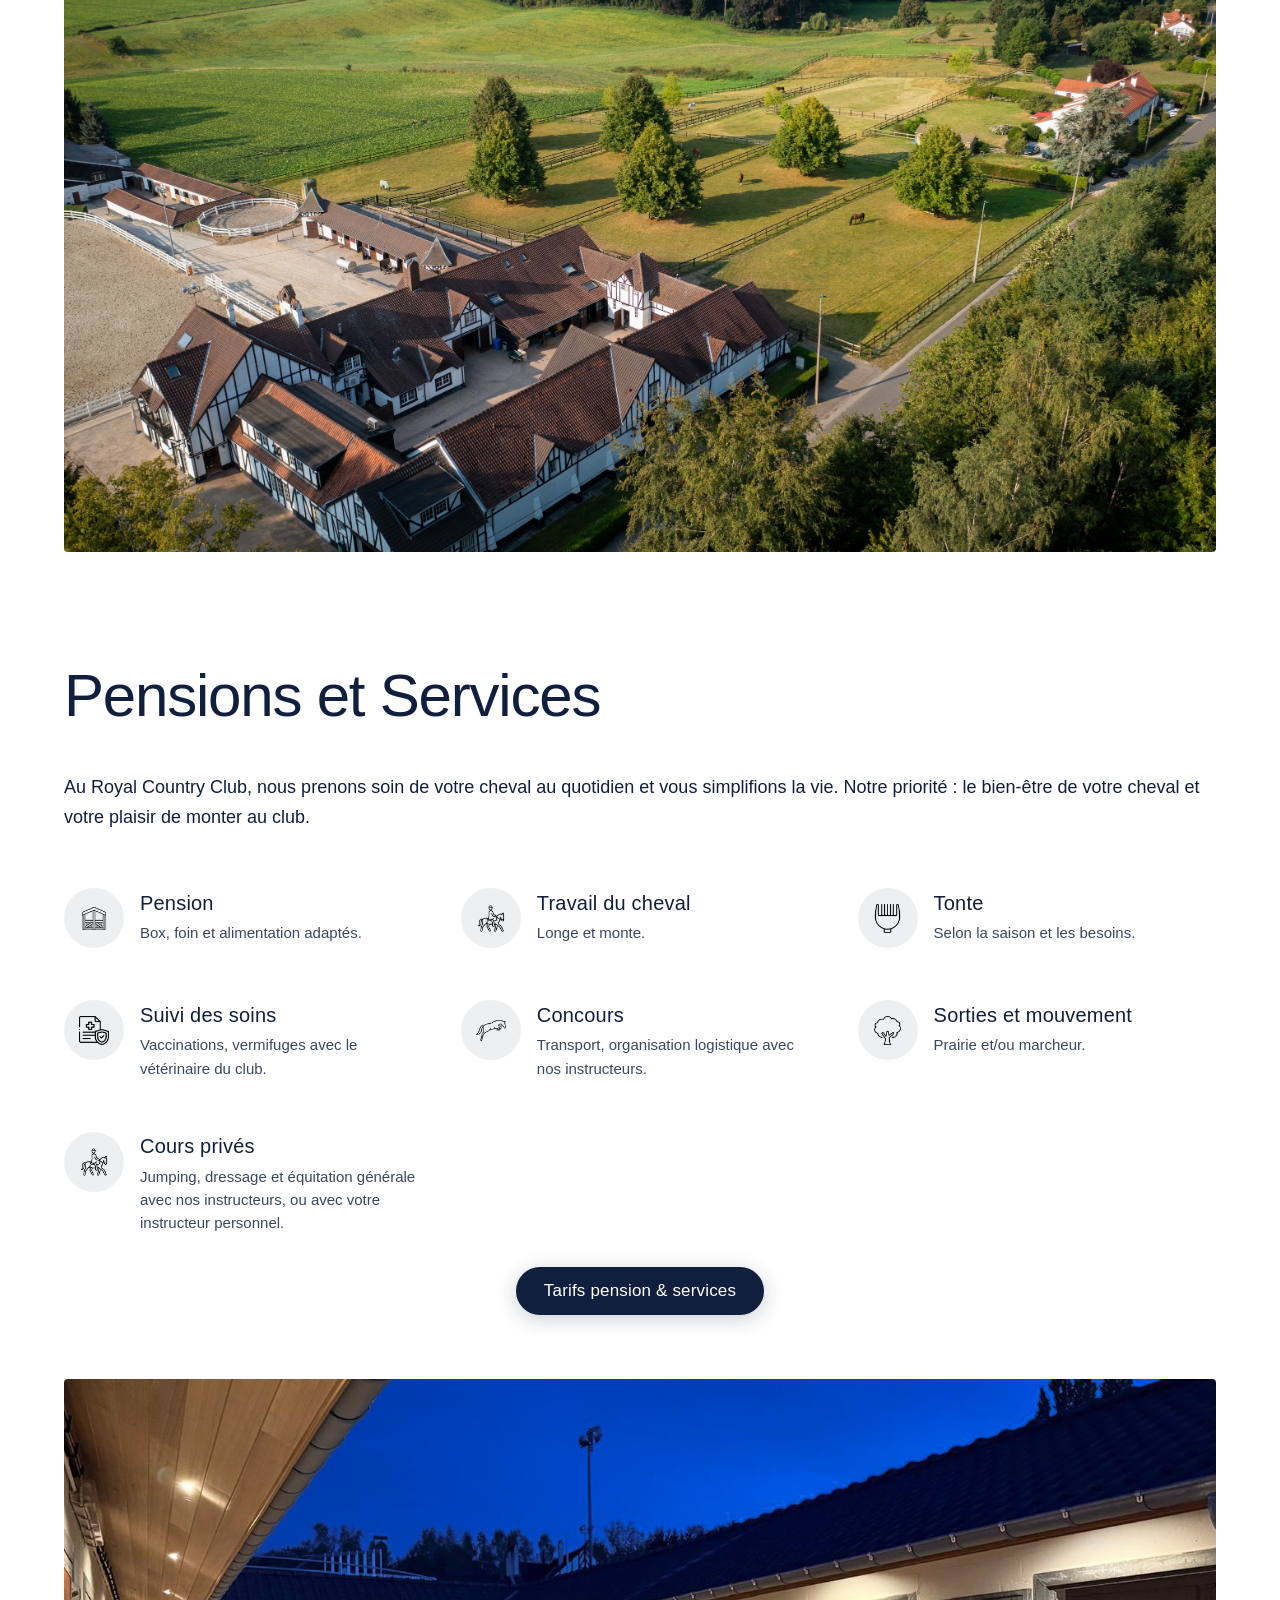
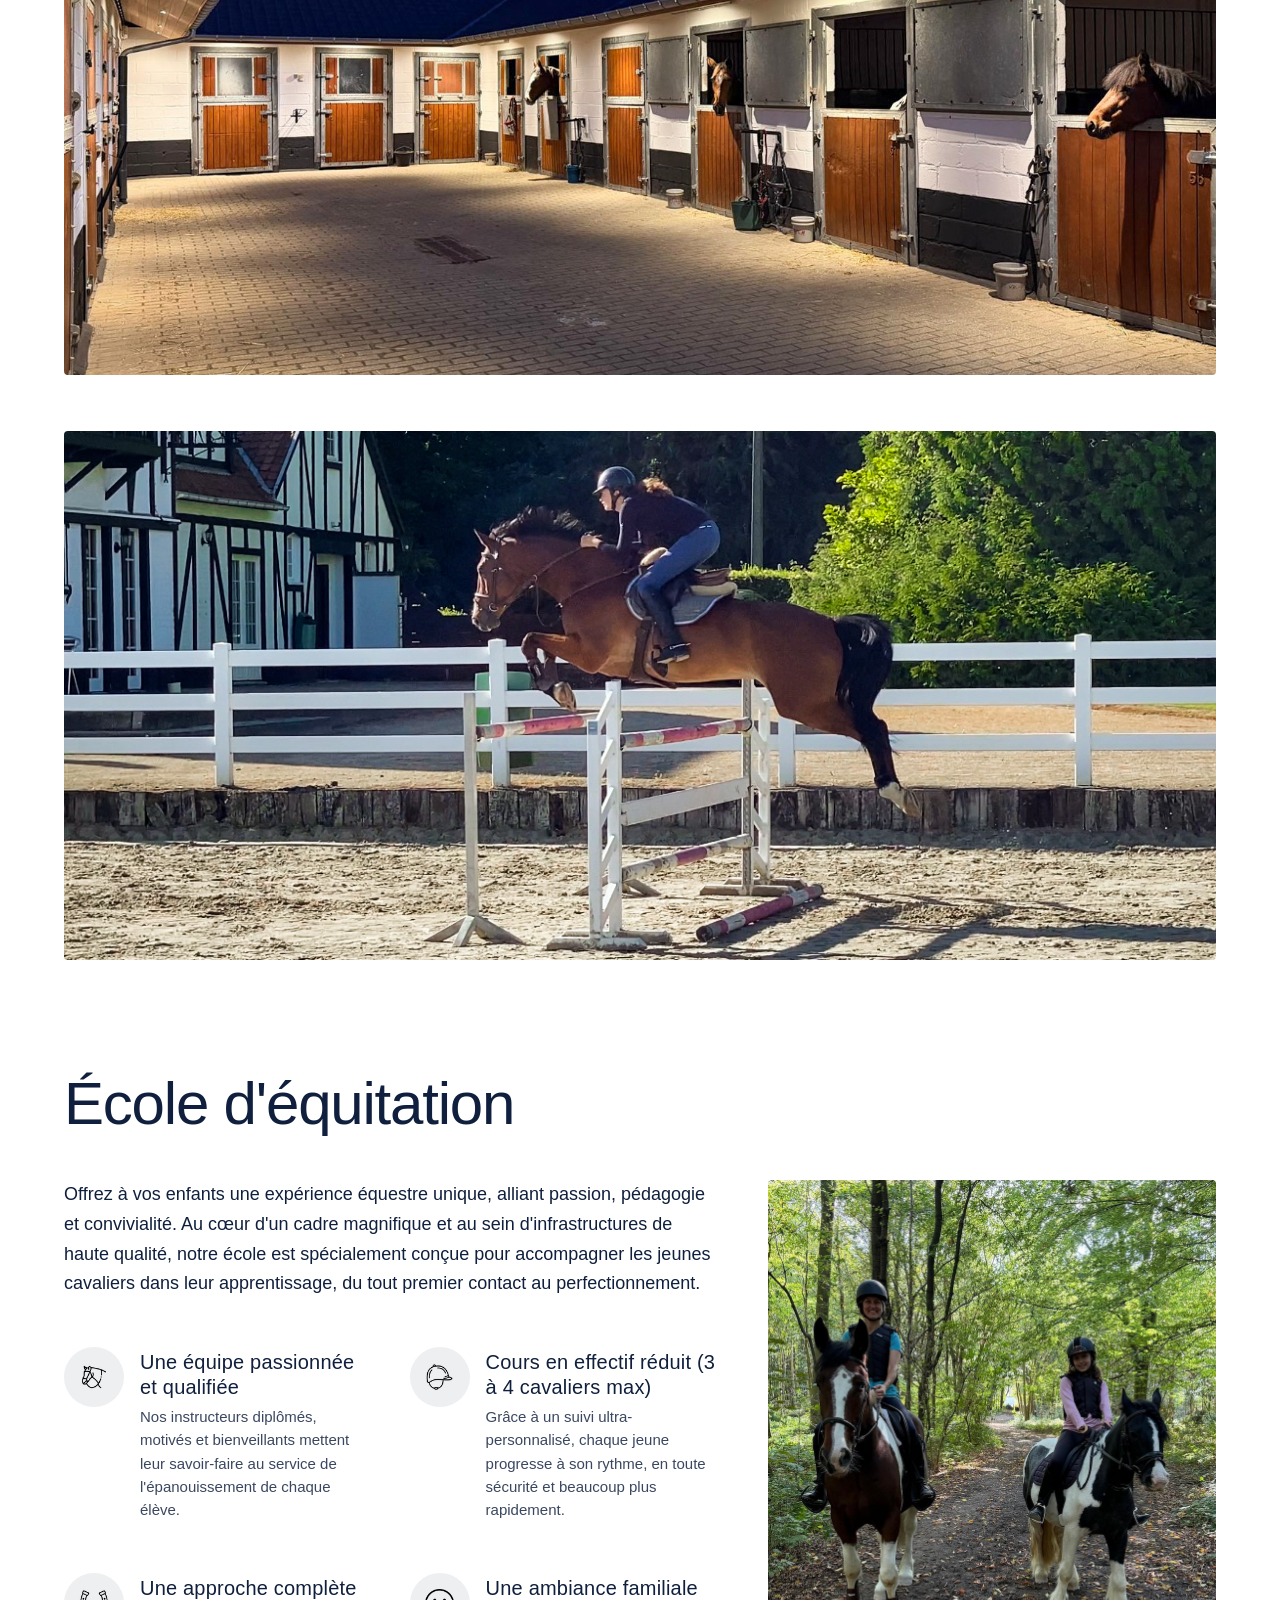
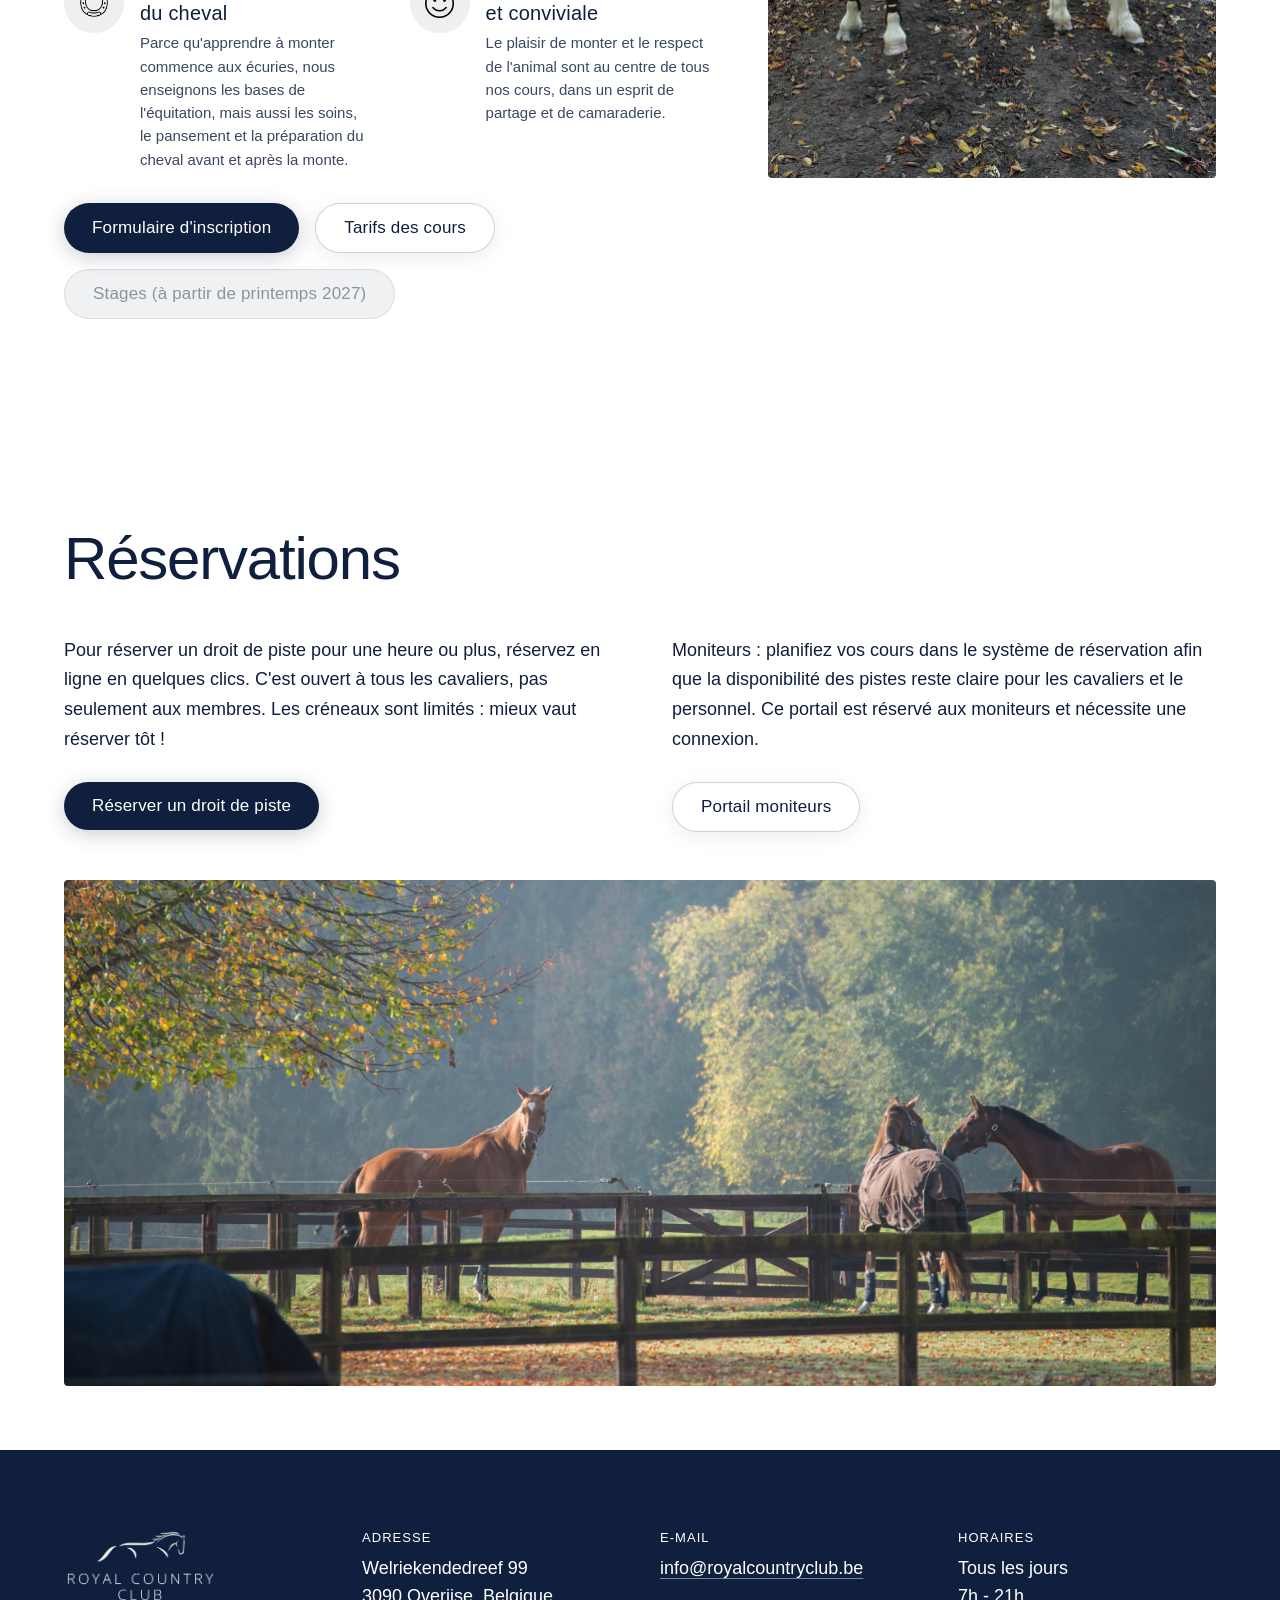
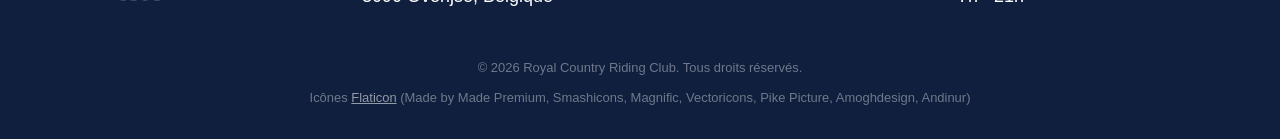
==== commit ee26babe: "Mobile mode adjustements" ====
--- a/index.html
+++ b/index.html
@@ -5,11 +5,22 @@
     <meta name="viewport" content="width=device-width, initial-scale=1" />
     <title>Royal Country Riding Club | Club équestre à Bruxelles</title>
     <link rel="icon" href="images/favicon.png" type="image/png" />
-    <link rel="stylesheet" href="styles.css?v=77" />
+    <link rel="stylesheet" href="styles.css?v=82" />
   </head>
   <body>
     <header class="hero">
       <div class="hero__overlay" aria-hidden="true"></div>
+      <button
+        type="button"
+        class="hero__menu-toggle"
+        aria-expanded="false"
+        aria-controls="hero-menu"
+        aria-label="Afficher le menu"
+        data-label-hide="Masquer le menu"
+      >
+        <span class="hero__menu-toggle-bar" aria-hidden="true"></span>
+        <span class="hero__menu-toggle-bar" aria-hidden="true"></span>
+      </button>
       <div class="hero__brand">
         <img
           class="hero__logo"
@@ -18,47 +29,49 @@
           width="1284"
           height="816"
         />
-        <nav class="hero__nav" aria-label="Navigation principale">
-          <ul class="hero__nav-list">
-            <li><a href="#about">À propos</a></li>
-            <li><a href="#pensions">Pensions</a></li>
-            <li><a href="#riding-school">École d'équitation</a></li>
-            <li><a href="#bookings">Réservations</a></li>
-            <li>
-              <a href="#contact">Contact</a>
-            </li>
-          </ul>
-        </nav>
-        <nav class="hero__lang" aria-label="Choix de la langue">
-          <ul class="hero__lang-list">
-            <li>
-              <a
-                class="hero__lang-link"
-                href="index_nl.html"
-                hreflang="nl-BE"
-                lang="nl-BE"
-                >Nederlands</a
-              >
-            </li>
-            <li>
-              <span
-                class="hero__lang-link hero__lang-link--current"
-                lang="fr"
-                aria-current="page"
-                >Français</span
-              >
-            </li>
-            <li>
-              <a
-                class="hero__lang-link"
-                href="index_en.html"
-                hreflang="en"
-                lang="en"
-                >English</a
-              >
-            </li>
-          </ul>
-        </nav>
+        <div class="hero__menu" id="hero-menu">
+          <nav class="hero__nav" aria-label="Navigation principale">
+            <ul class="hero__nav-list">
+              <li><a href="#about">À propos</a></li>
+              <li><a href="#pensions">Pensions</a></li>
+              <li><a href="#riding-school">École d'équitation</a></li>
+              <li><a href="#bookings">Réservations</a></li>
+              <li>
+                <a href="#contact">Contact</a>
+              </li>
+            </ul>
+          </nav>
+          <nav class="hero__lang" aria-label="Choix de la langue">
+            <ul class="hero__lang-list">
+              <li>
+                <a
+                  class="hero__lang-link"
+                  href="index_nl.html"
+                  hreflang="nl-BE"
+                  lang="nl-BE"
+                  >Nederlands</a
+                >
+              </li>
+              <li>
+                <span
+                  class="hero__lang-link hero__lang-link--current"
+                  lang="fr"
+                  aria-current="page"
+                  >Français</span
+                >
+              </li>
+              <li>
+                <a
+                  class="hero__lang-link"
+                  href="index_en.html"
+                  hreflang="en"
+                  lang="en"
+                  >English</a
+                >
+              </li>
+            </ul>
+          </nav>
+        </div>
       </div>
       <div class="hero__inner">
         <h1 class="hero__title">
@@ -627,6 +640,47 @@
           infraTrigger.classList.toggle("is-open", open);
         });
       }
+
+      const menuToggle = document.querySelector(".hero__menu-toggle");
+      const heroMenu = document.getElementById("hero-menu");
+      const mobileNavQuery = window.matchMedia("(max-width: 768px)");
+
+      if (menuToggle && heroMenu) {
+        const menuShowLabel = menuToggle.getAttribute("aria-label");
+        const menuHideLabel = menuToggle.getAttribute("data-label-hide");
+
+        function setHeroMenuOpen(open) {
+          heroMenu.classList.toggle("is-open", open);
+          menuToggle.classList.toggle("is-open", open);
+          menuToggle.setAttribute("aria-expanded", String(open));
+          if (menuShowLabel && menuHideLabel) {
+            menuToggle.setAttribute(
+              "aria-label",
+              open ? menuHideLabel : menuShowLabel
+            );
+          }
+        }
+
+        function closeHeroMenuIfMobile() {
+          if (mobileNavQuery.matches) setHeroMenuOpen(false);
+        }
+
+        menuToggle.addEventListener("click", () => {
+          setHeroMenuOpen(!heroMenu.classList.contains("is-open"));
+        });
+
+        heroMenu.querySelectorAll(".hero__nav-list a").forEach((link) => {
+          link.addEventListener("click", closeHeroMenuIfMobile);
+        });
+
+        mobileNavQuery.addEventListener("change", (event) => {
+          if (!event.matches) setHeroMenuOpen(false);
+        });
+
+        document.addEventListener("keydown", (event) => {
+          if (event.key === "Escape") closeHeroMenuIfMobile();
+        });
+      }
     </script>
   </body>
 </html>
--- a/styles.css
+++ b/styles.css
@@ -147,6 +147,62 @@
   color: #0f1f3d;
 }
 
+.hero__menu {
+  display: flex;
+  flex-direction: column;
+  align-items: center;
+  gap: clamp(0.65rem, 1.75vw, 1rem);
+  width: max-content;
+  max-width: 100%;
+}
+
+.hero__menu-toggle {
+  display: none;
+  width: 2.75rem;
+  height: 2.75rem;
+  padding: 0;
+  border: none;
+  border-radius: 4px;
+  background: transparent;
+  cursor: pointer;
+  color: #0f1f3d;
+}
+
+.hero__menu-toggle-bar {
+  position: absolute;
+  left: 50%;
+  top: 50%;
+  display: block;
+  width: 1.375rem;
+  height: 2px;
+  margin: 0;
+  background: currentColor;
+  border-radius: 1px;
+  transform-origin: center;
+  transition: transform 0.2s ease;
+}
+
+.hero__menu-toggle-bar:nth-child(1) {
+  transform: translate(-50%, calc(-50% - 4.5px));
+}
+
+.hero__menu-toggle-bar:nth-child(2) {
+  transform: translate(-50%, calc(-50% + 4.5px));
+}
+
+.hero__menu-toggle.is-open .hero__menu-toggle-bar:nth-child(1) {
+  transform: translate(-50%, -50%) rotate(45deg);
+}
+
+.hero__menu-toggle.is-open .hero__menu-toggle-bar:nth-child(2) {
+  transform: translate(-50%, -50%) rotate(-45deg);
+}
+
+.hero__menu-toggle:focus-visible {
+  outline: 2px solid #0f1f3d;
+  outline-offset: 2px;
+}
+
 .hero__overlay {
   position: absolute;
   inset: 0;
@@ -319,6 +375,34 @@
     width: clamp(10.75rem, 58vw, 13.75rem);
   }
 
+  .hero__menu-toggle {
+    display: flex;
+    position: absolute;
+    top: clamp(1.25rem, 4vw, 2rem);
+    right: clamp(1.25rem, 5vw, 2rem);
+    z-index: 3;
+  }
+
+  .hero__menu:not(.is-open) {
+    display: none;
+  }
+
+  .hero__menu.is-open {
+    width: 100%;
+    max-width: min(100vw - 2rem, 24rem);
+    padding: clamp(1rem, 3vh, 1.25rem) clamp(1.25rem, 4vw, 1.5rem);
+    border-radius: 12px;
+    background-color: rgba(255, 255, 255, 0.55);
+    -webkit-backdrop-filter: blur(16px);
+    backdrop-filter: blur(16px);
+    box-shadow: 0 8px 32px rgba(15, 31, 61, 0.12);
+  }
+
+  .hero__nav::before,
+  .hero__nav::after {
+    content: none;
+  }
+
   .hero__nav-list {
     flex-direction: column;
     align-items: center;
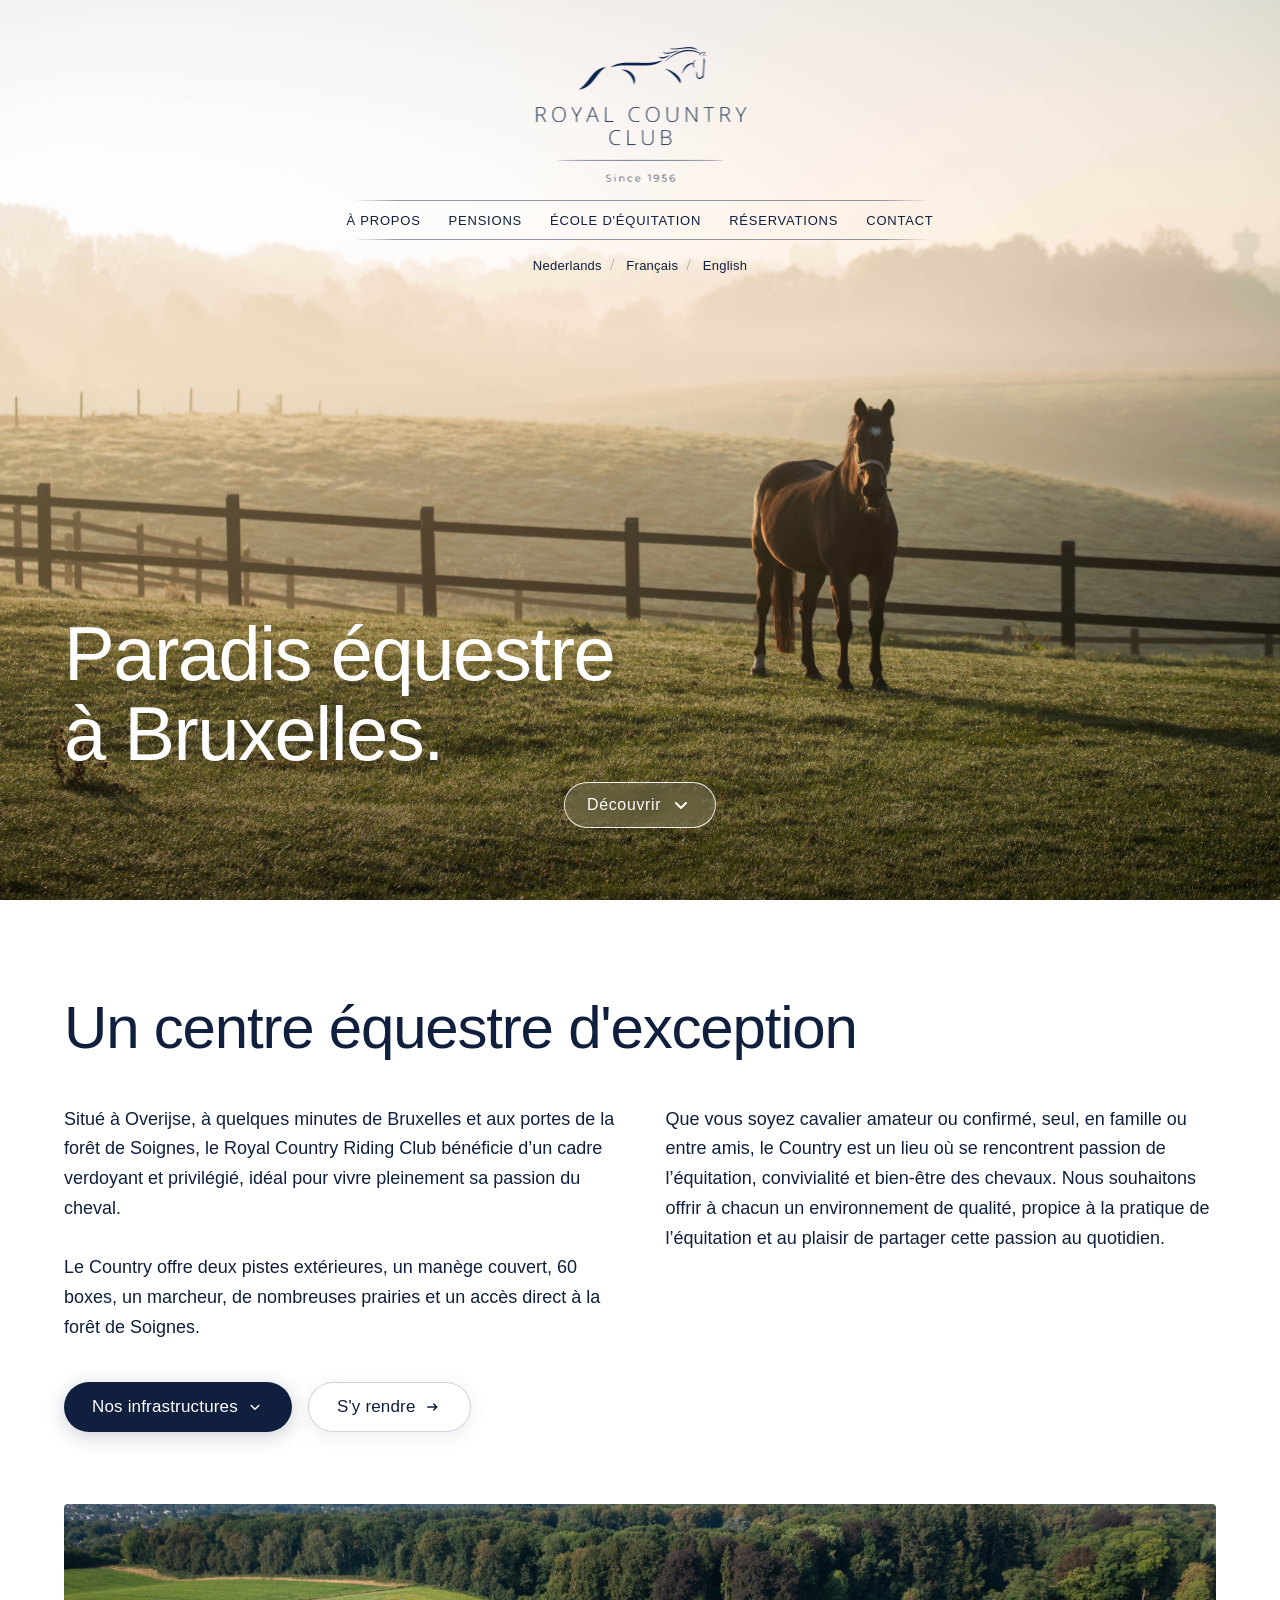
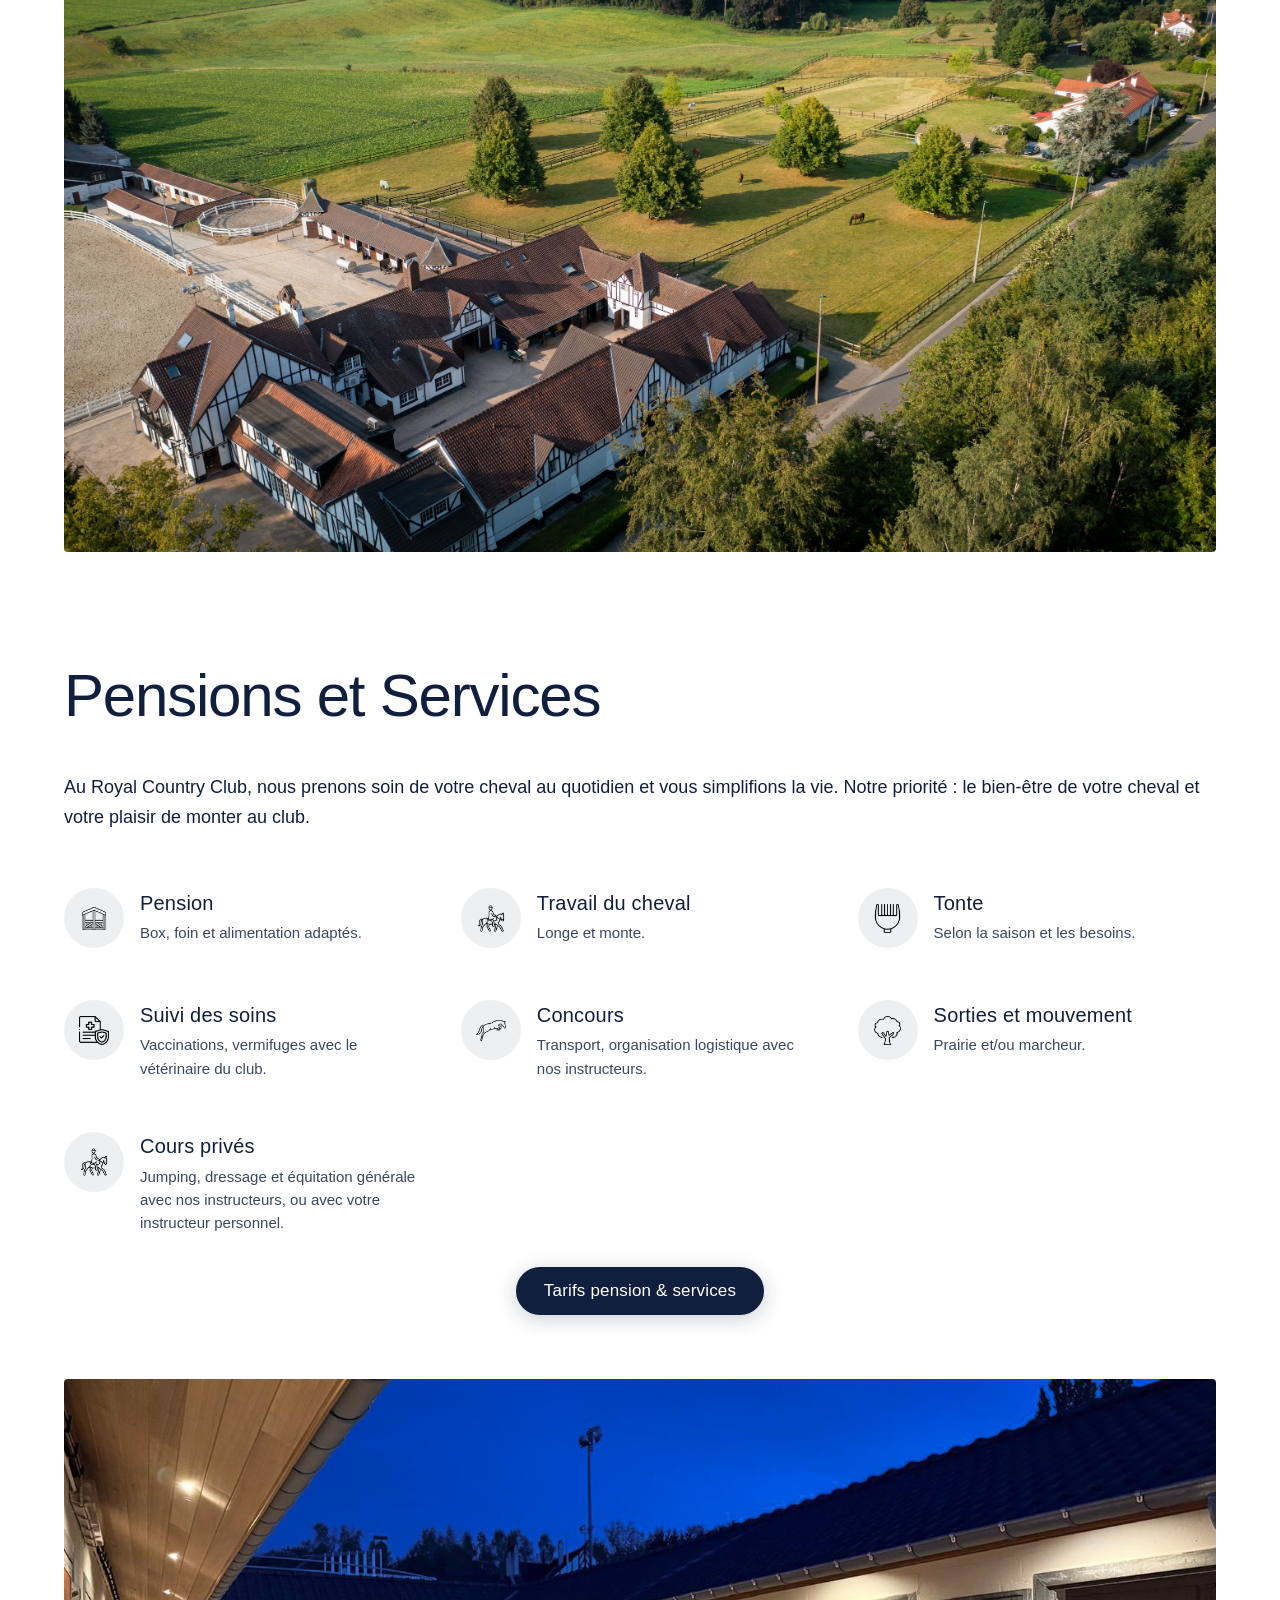
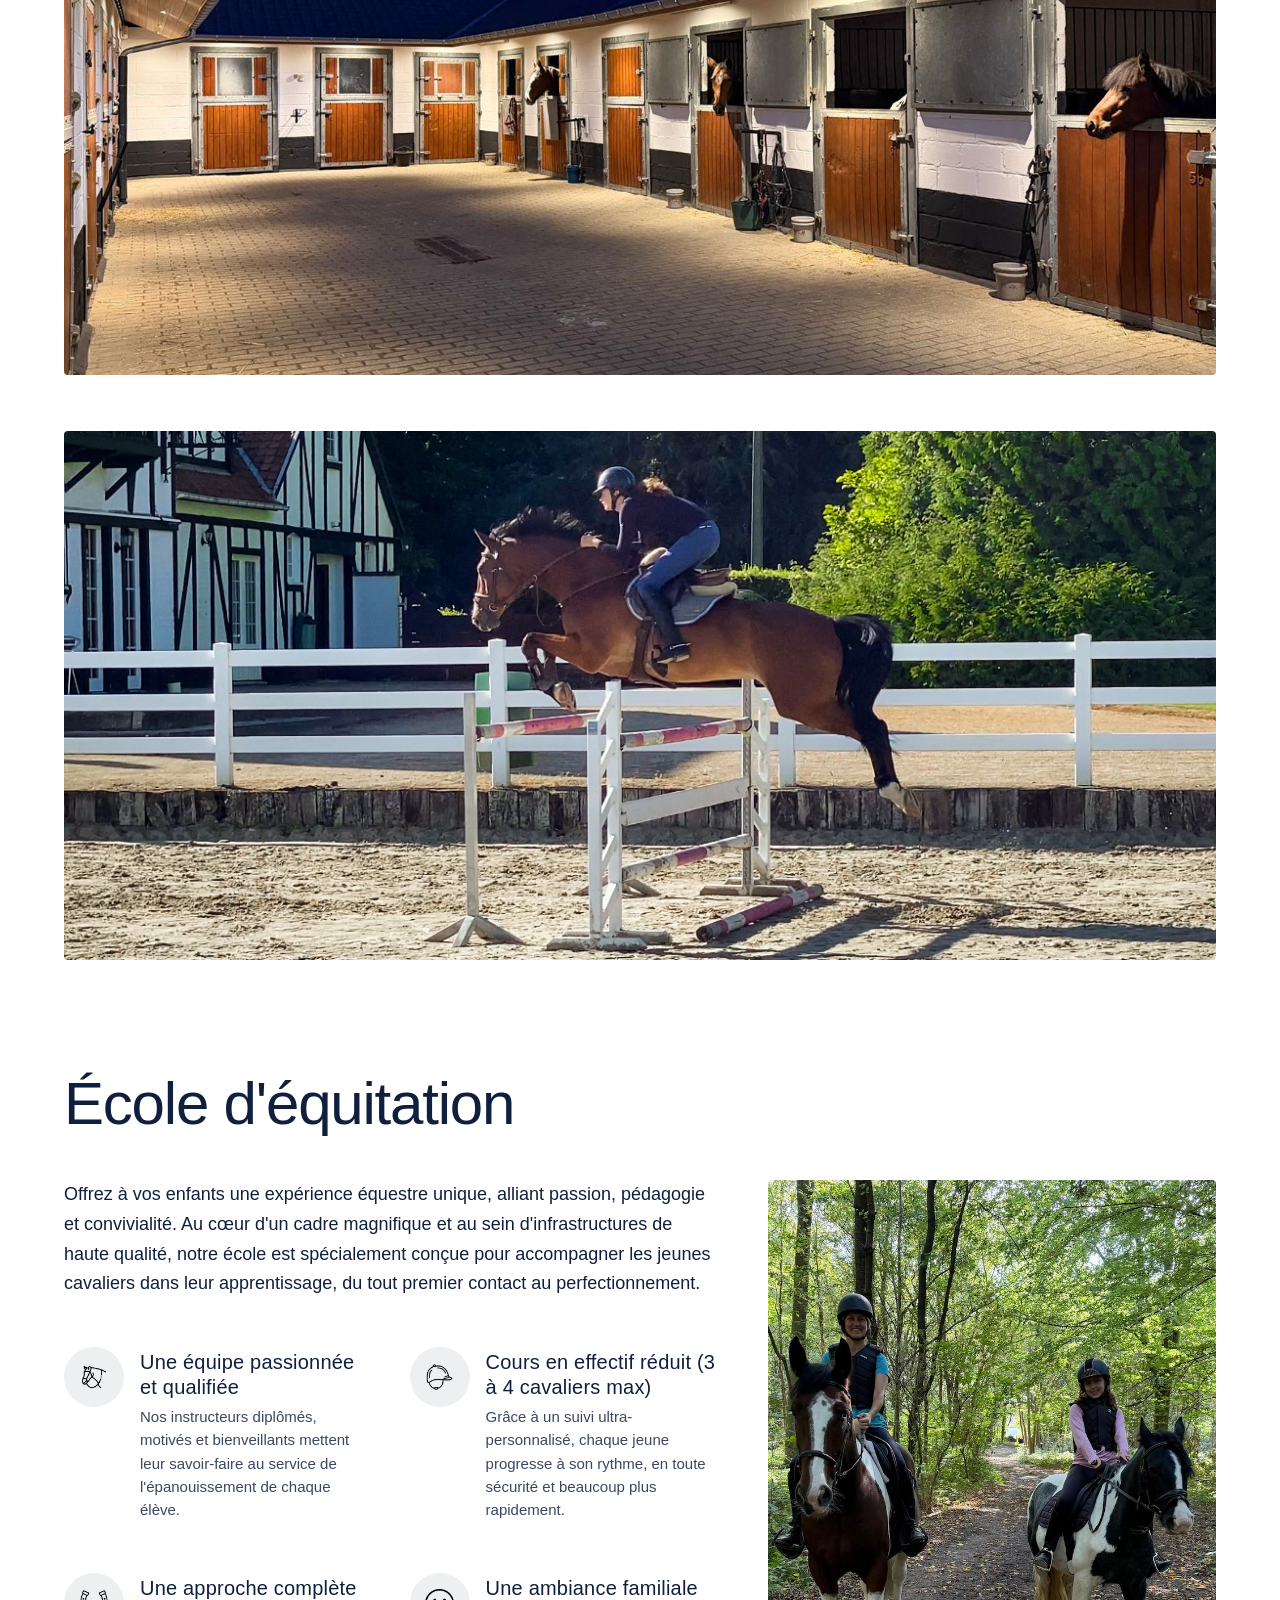
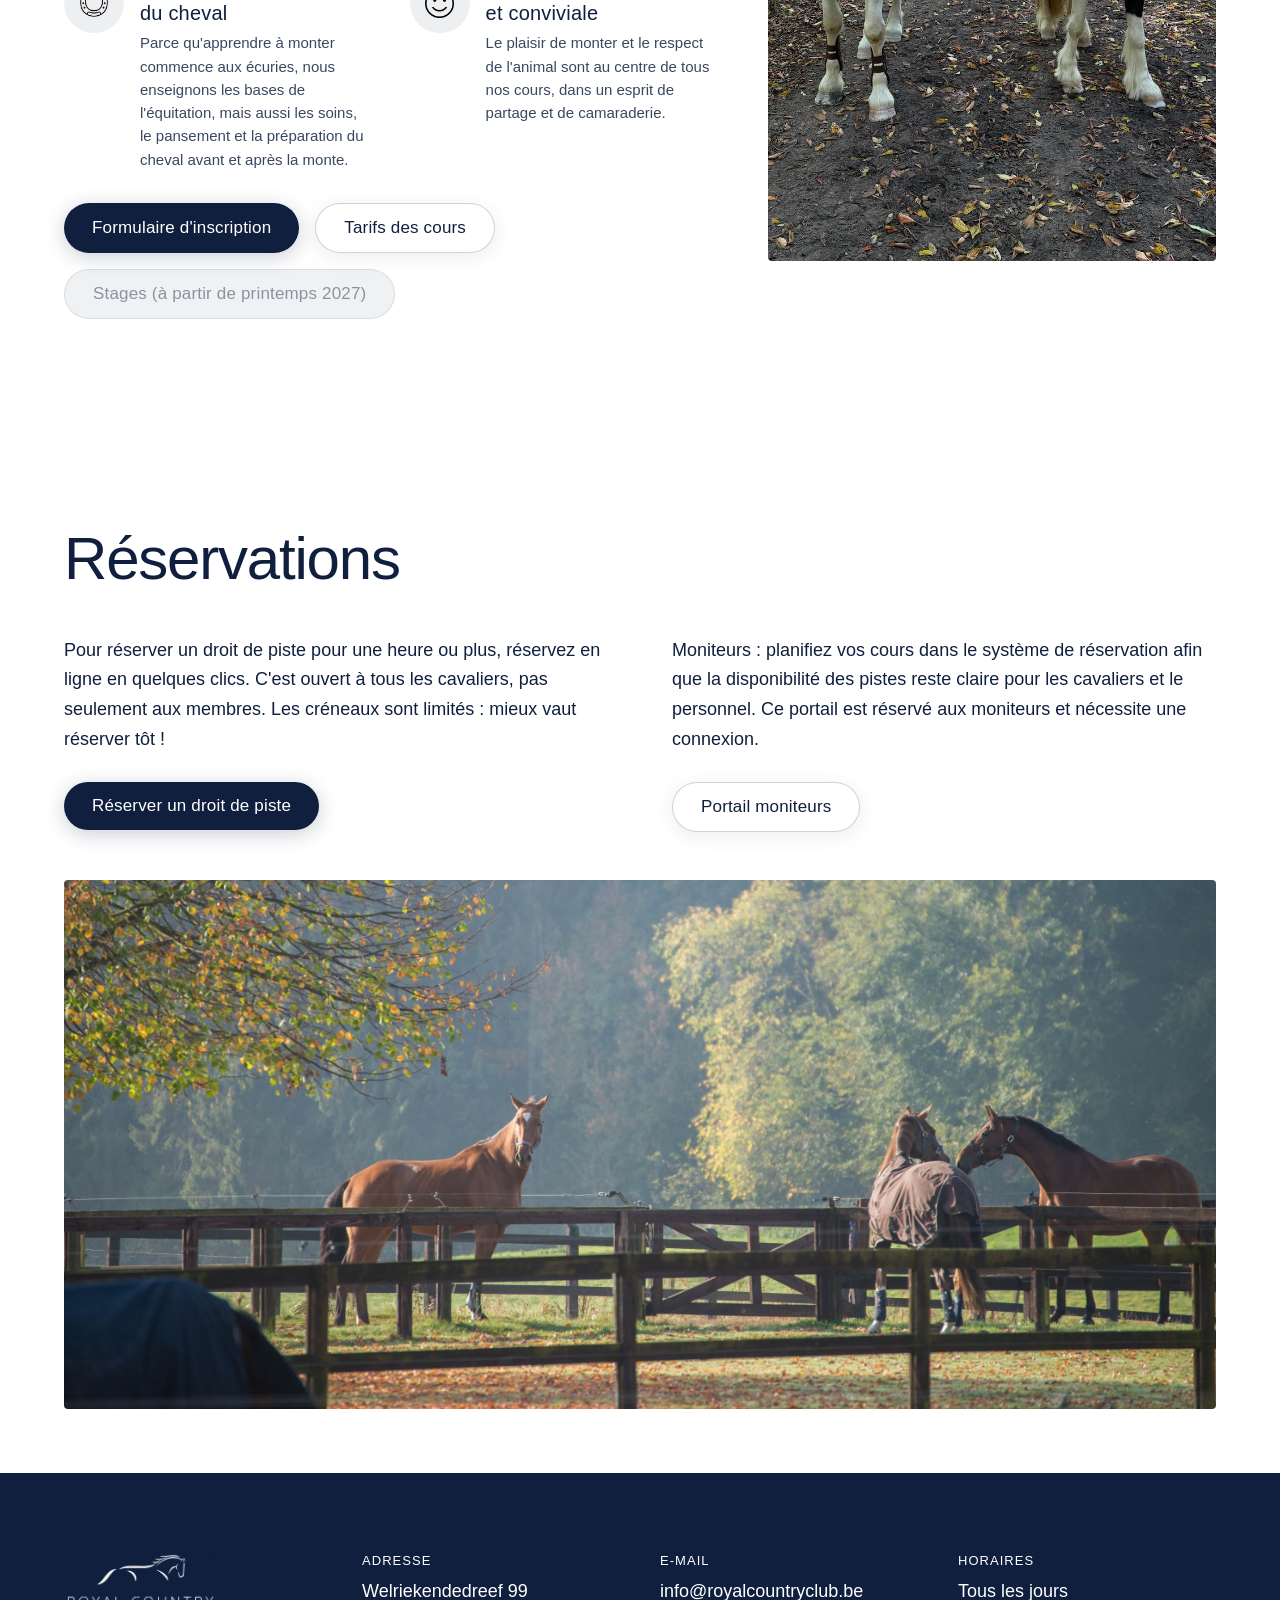
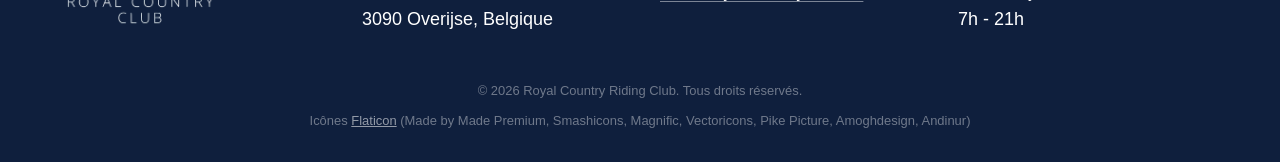
==== commit ab4082c0: "Fixing scrolling issue?" ====
--- a/index.html
+++ b/index.html
@@ -5,7 +5,7 @@
     <meta name="viewport" content="width=device-width, initial-scale=1" />
     <title>Royal Country Riding Club | Club équestre à Bruxelles</title>
     <link rel="icon" href="images/favicon.png" type="image/png" />
-    <link rel="stylesheet" href="styles.css?v=82" />
+    <link rel="stylesheet" href="styles.css?v=86" />
   </head>
   <body>
     <header class="hero">
@@ -114,9 +114,9 @@
       ></a>
     </header>
     <main>
-      <section class="welcome" id="about">
+      <section class="welcome">
       <div class="welcome__inner">
-        <h2 class="welcome__title">Un centre équestre d'exception</h2>
+        <h2 class="welcome__title" id="about">Un centre équestre d'exception</h2>
         <div class="welcome__columns">
           <div class="welcome__column">
             <p class="welcome__text">
@@ -240,9 +240,9 @@
         />
       </div>
       </section>
-      <section class="content-section" id="pensions">
+      <section class="content-section content-section--pensions">
         <div class="content-section__inner">
-          <h2 class="content-section__title">Pensions et Services</h2>
+          <h2 class="content-section__title" id="pensions">Pensions et Services</h2>
           <div class="content-section__body">
             <p class="content-section__text">
               Au Royal Country Club, nous prenons soin de votre cheval au
@@ -389,9 +389,9 @@
           </div>
         </div>
       </section>
-      <section class="content-section" id="riding-school">
+      <section class="content-section content-section--riding-school">
         <div class="content-section__inner">
-          <h2 class="content-section__title">École d'équitation</h2>
+          <h2 class="content-section__title" id="riding-school">École d'équitation</h2>
           <div class="riding-school__layout">
             <div class="riding-school__content" lang="fr">
               <div class="content-section__body">
@@ -509,14 +509,13 @@
               alt="Cavaliers de l'école d'équitation au Royal Country Club"
               width="2099"
               height="3191"
-              loading="lazy"
             />
           </div>
         </div>
       </section>
-      <section class="bookings" id="bookings">
+      <section class="bookings">
         <div class="bookings__inner">
-          <h2 class="bookings__title">Réservations</h2>
+          <h2 class="bookings__title" id="bookings">Réservations</h2>
           <div class="bookings__columns">
             <div class="bookings__column">
               <p class="bookings__text">
@@ -613,21 +612,6 @@
       </section>
     </main>
     <script>
-      document.querySelectorAll('a[href^="#"]').forEach((link) => {
-        link.addEventListener("click", (event) => {
-          const id = link.getAttribute("href");
-          if (!id || id === "#") return;
-          const target = document.querySelector(id);
-          if (!target) return;
-          event.preventDefault();
-          const smooth = !window.matchMedia(
-            "(prefers-reduced-motion: reduce)"
-          ).matches;
-          target.scrollIntoView({ behavior: smooth ? "smooth" : "auto" });
-          history.pushState(null, "", id);
-        });
-      });
-
       const infraTrigger = document.querySelector(
         ".welcome__infrastructures-trigger"
       );
--- a/styles.css
+++ b/styles.css
@@ -624,6 +624,13 @@
   padding: 0 clamp(1.25rem, 5vw, 4rem) clamp(3.5rem, 9vw, 7rem);
 }
 
+.welcome__title,
+.content-section__title,
+.bookings__title,
+.contact {
+  scroll-margin-top: 0;
+}
+
 .content-section__title {
   margin: 0 0 clamp(1.75rem, 4vw, 2.75rem);
   font-family: "Helvetica Neue", Helvetica, Arial, sans-serif;
@@ -781,15 +788,16 @@
   }
 }
 
-#pensions .content-section__actions {
+.content-section--pensions .content-section__actions {
   justify-content: center;
   margin-bottom: clamp(1.5rem, 4vw, 2.5rem);
 }
 
 .pensions__lead-photo {
   display: block;
-  aspect-ratio: auto;
+  width: 100%;
   height: auto;
+  aspect-ratio: 1561 / 808;
   object-fit: cover;
   object-position: center;
 }
@@ -810,9 +818,10 @@
 }
 
 .pensions__photo {
-  aspect-ratio: auto;
+  width: 100%;
   height: auto;
-  object-fit: unset;
+  aspect-ratio: 1179 / 541;
+  object-fit: cover;
 }
 
 @media (max-width: 768px) {
@@ -850,7 +859,7 @@
   min-width: 0;
 }
 
-#riding-school .content-section__detail {
+.content-section--riding-school .content-section__detail {
   margin-top: clamp(0.75rem, 2vw, 1rem);
 }
 
@@ -858,6 +867,8 @@
   display: block;
   width: 100%;
   height: auto;
+  aspect-ratio: 2099 / 3191;
+  object-fit: cover;
   border-radius: 4px;
 }
 
@@ -921,7 +932,7 @@
     clamp(3.5rem, 9vw, 7rem);
 }
 
-#bookings .bookings__inner {
+.bookings .bookings__inner {
   padding-bottom: clamp(2rem, 4.5vw, 3rem);
 }
 
